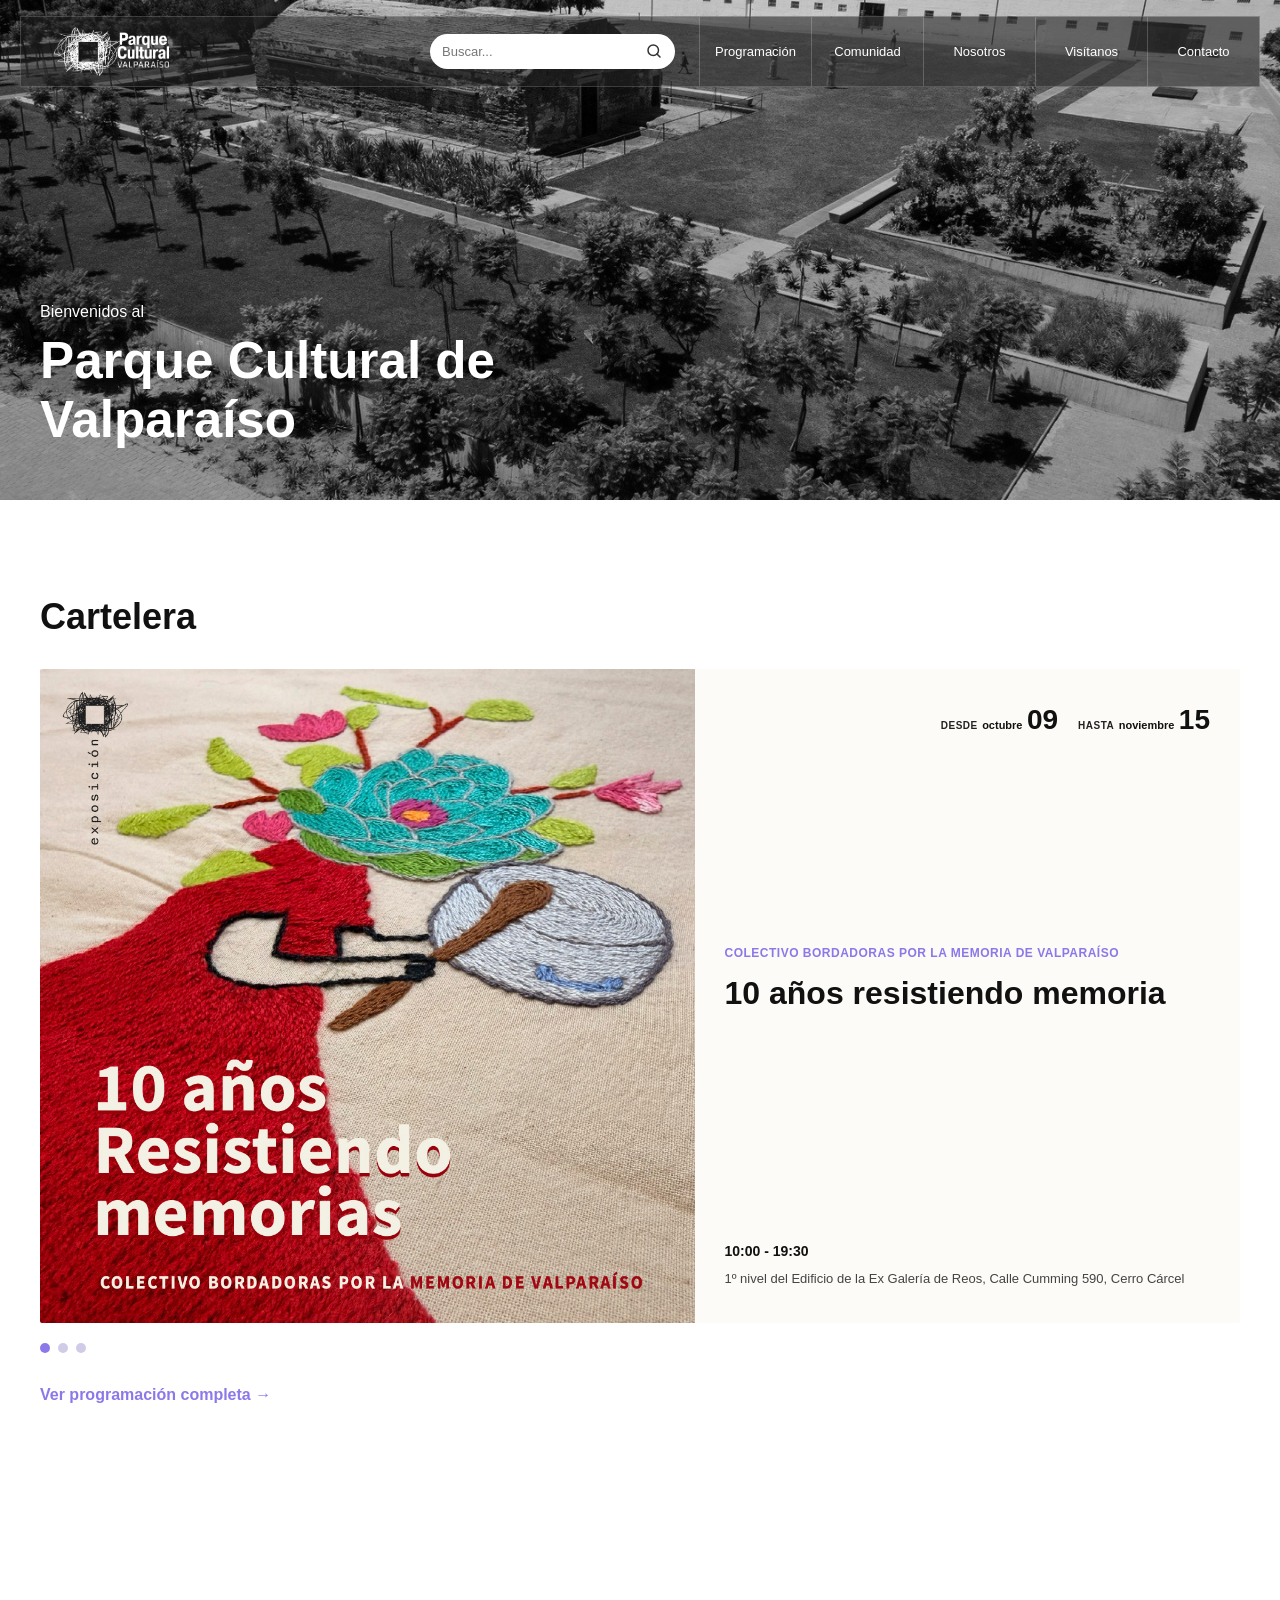
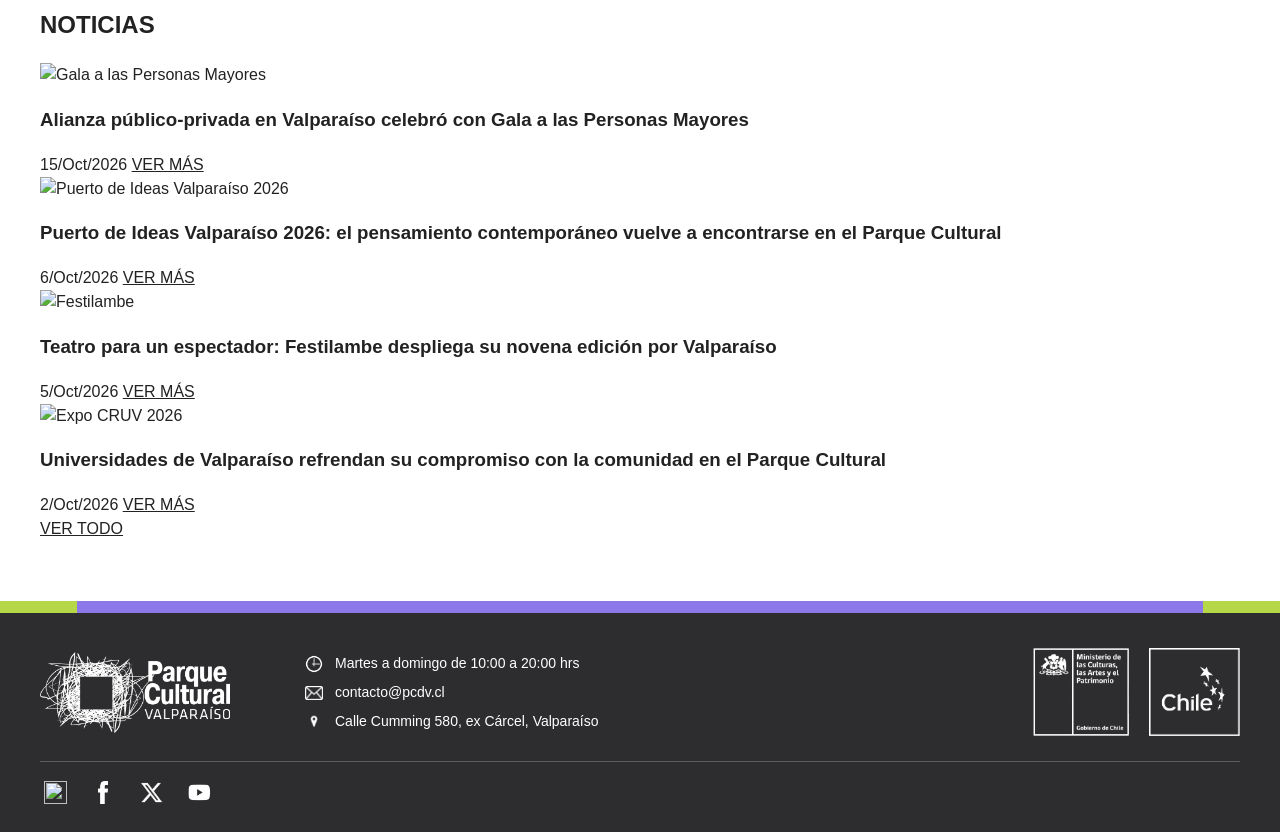
==== index.html @ 2eea777e "Update index.html" ====
<!DOCTYPE html>
<html lang="es">

<head>
    <meta charset="UTF-8">
    <meta name="viewport" content="width=device-width, initial-scale=1.0">

    <meta name="description"
        content="Conoce las actividades, espacios y servicios del Parque Cultural de Valparaíso.">

    <title>Inicio | Parque Cultural de Valparaíso</title>

    <link rel="stylesheet" href="css/estilos.css">
    <script src="js/main.js" defer></script>
</head>

<body>

    <!-- HEADER Y PORTADA -->

    <div class="portada">

        <header class="header">

            <div class="header-contenido">

                <!-- LOGOTIPO -->

                <a href="index.html" class="logo"
                   aria-label="Parque Cultural de Valparaíso, ir al inicio">

                    <img
                        src="assets/imagenes/logo-parque-cultural.png"
                        alt="Parque Cultural de Valparaíso"
                        width="145"
                        height="61"
                    >

                </a>

                <!-- BUSCADOR -->

                <form class="buscador" role="search">

                    <label for="buscar" class="visualmente-oculto">
                        Buscar en el sitio
                    </label>

                    <input
                        type="search"
                        id="buscar"
                        name="q"
                        placeholder="Buscar..."
                    >

                    <button type="submit" aria-label="Buscar">
                        <svg
                            width="18"
                            height="18"
                            viewBox="0 0 24 24"
                            fill="none"
                            stroke="currentColor"
                            stroke-width="2"
                            stroke-linecap="round"
                            aria-hidden="true"
                        >
                            <circle cx="11" cy="11" r="7"></circle>
                            <path d="m20 20-4-4"></path>
                        </svg>
                    </button>

                </form>

                <!-- BOTÓN PARA MÓVILES -->

                <button
                    class="menu-toggle"
                    type="button"
                    aria-label="Abrir menú"
                    aria-expanded="false"
                    aria-controls="menu-principal"
                >
                    <span></span>
                    <span></span>
                    <span></span>
                </button>

                <!-- NAVEGACIÓN -->

                <nav
                    class="navegacion"
                    id="menu-principal"
                    aria-label="Navegación principal"
                >

                    <ul class="menu">

                        <li>
                            <a href="cartelera.html">
                                Programación
                            </a>
                        </li>

                        <li>
                            <a href="comunidad.html">
                                Comunidad
                            </a>
                        </li>

                        <li>
                            <a href="nosotros.html">
                                Nosotros
                            </a>
                        </li>

                        <li>
                            <a href="visita.html">
                                Visítanos
                            </a>
                        </li>

                        <li>
                            <a href="contacto.html">
                                Contacto
                            </a>
                        </li>

                    </ul>

                </nav>

            </div>

        </header>

        <!-- IMAGEN DE PORTADA -->

        <section class="hero" aria-labelledby="titulo-portada">

            <img
                src="assets/imagenes/portada-inicio.jpg"
                alt="Imagen aerea del Parque Cultural de Valparaíso"
                class="hero-imagen"
                width="1600"
                height="900"
            >

            <div class="hero-contenido">

                <p class="hero-etiqueta">Bienvenidos al</p>

                <h1 id="titulo-portada">
                    Parque Cultural de Valparaíso
                </h1>

            </div>

        </section>

    </div>

    <!-- CONTENIDO PRINCIPAL -->

    <main>

      <!-- =====================================
             SECCIÓN: CARTELERA DESTACADA (HOME)
             ===================================== -->
        <!-- =====================================
             SECCIÓN: CARTELERA DESTACADA (HOME)
             ===================================== -->
        <section class="home-cartelera-destacada">

            <div class="contenedor">

                <h2>Cartelera</h2>

                <!-- CONTENEDOR DEL CARRUSEL -->
                <div class="carrusel-contenedor">

                    <!-- DIAPOSITIVA 1 (Activa por defecto) -->
                    <article class="cartelera-banner activa">
                        <div class="cartelera-banner-imagen">
                            <img src="assets/imagenes/10-anos-resistiendo-memoria.jpg" alt="10 años Resistiendo memorias" loading="lazy">
                        </div>
                        <div class="cartelera-banner-info">
                            <div class="cartelera-fechas">
                                <div class="fecha-bloque">
                                    <span class="fecha-etiqueta">DESDE</span>
                                    <span class="fecha-mes">octubre</span>
                                    <span class="fecha-numero">09</span>
                                </div>
                                <div class="fecha-bloque">
                                    <span class="fecha-etiqueta">HASTA</span>
                                    <span class="fecha-mes">noviembre</span>
                                    <span class="fecha-numero">15</span>
                                </div>
                            </div>
                            <div class="cartelera-textos">
                                <span class="cartelera-organizacion">COLECTIVO BORDADORAS POR LA MEMORIA DE VALPARAÍSO</span>
                                <h3 class="cartelera-titulo">10 años resistiendo memoria</h3>
                            </div>
                            <div class="cartelera-datos-extra">
                                <span class="cartelera-horario">10:00 - 19:30</span>
                                <p class="cartelera-ubicacion">1º nivel del Edificio de la Ex Galería de Reos, Calle Cumming 590, Cerro Cárcel</p>
                            </div>
                        </div>
                    </article>

                    <!-- DIAPOSITIVA 2 -->
                    <article class="cartelera-banner">
                        <div class="cartelera-banner-imagen">
                            <img src="assets/imagenes/contar-el-maritorio.jpg" alt="Contar el maritorio" loading="lazy">
                        </div>
                        <div class="cartelera-banner-info">
                            <div class="cartelera-fechas">
                                <div class="fecha-bloque">
                                    <span class="fecha-etiqueta">DESDE</span>
                                    <span class="fecha-mes">octubre</span>
                                    <span class="fecha-numero">03</span>
                                </div>
                                <div class="fecha-bloque">
                                    <span class="fecha-etiqueta">HASTA</span>
                                    <span class="fecha-mes">noviembre</span>
                                    <span class="fecha-numero">08</span>
                                </div>
                            </div>
                            <div class="cartelera-textos">
                                <span class="cartelera-organizacion">VIVIANA SILVA FLORES</span>
                                <h3 class="cartelera-titulo">Contar el mar(itorio)</h3>
                            </div>
                            <div class="cartelera-datos-extra">
                                <span class="cartelera-horario">10:00 - 18:30</span>
                                <p class="cartelera-ubicacion">Sala Laboratorio, Calle Cumming 590, Cerro Cárcel</p>
                            </div>
                        </div>
                    </article>

                    <!-- DIAPOSITIVA 3 -->
                    <article class="cartelera-banner">
                        <div class="cartelera-banner-imagen">
                            <img src="assets/imagenes/donde-esta-valparaiso.jpg" alt="¿Dónde está Valparaíso?" loading="lazy">
                        </div>
                        <div class="cartelera-banner-info">
                            <div class="cartelera-fechas">
                                <div class="fecha-bloque">
                                    <span class="fecha-etiqueta">DESDE</span>
                                    <span class="fecha-mes">octubre</span>
                                    <span class="fecha-numero">10</span>
                                </div>
                                <div class="fecha-bloque">
                                    <span class="fecha-etiqueta">HASTA</span>
                                    <span class="fecha-mes">noviembre</span>
                                    <span class="fecha-numero">06</span>
                                </div>
                            </div>
                            <div class="cartelera-textos">
                                <span class="cartelera-organizacion">FESTIVAL INTERNACIONAL DE FOTOGRAFÍA DE VALPARAÍSO</span>
                                <h3 class="cartelera-titulo">FIFV: ¿Dónde está Valparaíso?</h3>
                            </div>
                            <div class="cartelera-datos-extra">
                                <span class="cartelera-horario">10:00 - 19:00</span>
                                <p class="cartelera-ubicacion">Parque Cultural de Valparaíso, Calle Cumming 590, Cerro Cárcel</p>
                            </div>
                        </div>
                    </article>

                </div>

                <!-- PUNTOS DEL CARRUSEL -->
                <div class="carrusel-indicadores" aria-label="Navegación de diapositivas">
                    <button class="punto activo" aria-label="Ver exposición 1"></button>
                    <button class="punto" aria-label="Ver exposición 2"></button>
                    <button class="punto" aria-label="Ver exposición 3"></button>
                </div>

                <!-- ENLACE A PROGRAMACIÓN COMPLETA -->
                <div class="cartelera-pie">
                    <a href="cartelera.html" class="enlace-ver-programacion">
                        Ver programación completa &rarr;
                    </a>
                </div>

            </div>

        </section>

<!-- =====================================
             SECCIÓN: NOTICIAS
             ===================================== -->
        <section class="home-noticias">

            <div class="contenedor">

                <h2 class="titulo-noticias">NOTICIAS</h2>

                <!-- GRILLA DE 4 NOTICIAS -->
                <div class="noticias-grid">

                    <!-- NOTICIA 1 -->
                    <article class="noticia-card">
                        <div class="noticia-imagen">
                            <img src="assets/imagenes/noticia-1.jpg" alt="Gala a las Personas Mayores" loading="lazy">
                        </div>
                        <div class="noticia-cuerpo">
                            <h3 class="noticia-titulo">Alianza público-privada en Valparaíso celebró con Gala a las Personas Mayores</h3>
                            <span class="noticia-fecha">15/Oct/2026</span>
                            <a href="#" class="btn-ver-mas-noticia">VER MÁS</a>
                        </div>
                    </article>

                    <!-- NOTICIA 2 -->
                    <article class="noticia-card">
                        <div class="noticia-imagen">
                            <img src="assets/imagenes/noticia-2.jpg" alt="Puerto de Ideas Valparaíso 2026" loading="lazy">
                        </div>
                        <div class="noticia-cuerpo">
                            <h3 class="noticia-titulo">Puerto de Ideas Valparaíso 2026: el pensamiento contemporáneo vuelve a encontrarse en el Parque Cultural</h3>
                            <span class="noticia-fecha">6/Oct/2026</span>
                            <a href="#" class="btn-ver-mas-noticia">VER MÁS</a>
                        </div>
                    </article>

                    <!-- NOTICIA 3 -->
                    <article class="noticia-card">
                        <div class="noticia-imagen">
                            <img src="assets/imagenes/noticia-3.jpg" alt="Festilambe" loading="lazy">
                        </div>
                        <div class="noticia-cuerpo">
                            <h3 class="noticia-titulo">Teatro para un espectador: Festilambe despliega su novena edición por Valparaíso</h3>
                            <span class="noticia-fecha">5/Oct/2026</span>
                            <a href="#" class="btn-ver-mas-noticia">VER MÁS</a>
                        </div>
                    </article>

                    <!-- NOTICIA 4 -->
                    <article class="noticia-card">
                        <div class="noticia-imagen">
                            <img src="assets/imagenes/noticia-4.jpg" alt="Expo CRUV 2026" loading="lazy">
                        </div>
                        <div class="noticia-cuerpo">
                            <h3 class="noticia-titulo">Universidades de Valparaíso refrendan su compromiso con la comunidad en el Parque Cultural</h3>
                            <span class="noticia-fecha">2/Oct/2026</span>
                            <a href="#" class="btn-ver-mas-noticia">VER MÁS</a>
                        </div>
                    </article>

                </div>

                <!-- BOTÓN PRINCIPAL VER TODO -->
                <div class="noticias-pie">
                    <a href="#" class="btn-ver-todo-noticias">VER TODO</a>
                </div>

            </div>

        </section>
  
    </main>

  
<!-- =====================================
     FOOTER INSTITUCIONAL
     ===================================== -->

<footer class="footer">

    <!-- 1. Franja decorativa superior -->
    <div class="footer-franja" aria-hidden="true"></div>

    <div class="footer-contenedor">

        <!-- 2. Información principal -->
        <div class="footer-principal">

            <!-- Logo del Parque Cultural -->
            <div class="footer-marca">

                <a href="index.html"
                   aria-label="Volver al inicio del Parque Cultural">

                    <img
                        src="assets/imagenes/logo-parque-cultural.png"
                        alt="Parque Cultural de Valparaíso"
                        width="190"
                        height="80"
                    >

                </a>

            </div>

            <!-- 3. Información de contacto -->
            <div class="footer-informacion">

                <!-- Horario -->
                <div class="footer-dato">

                    <img
                        src="assets/imagenes/icono-horario.png"
                        alt=""
                        class="footer-icono-img"
                        width="18"
                        height="18"
                    >

                    <span>
                        Martes a domingo de 10:00 a 20:00 hrs
                    </span>

                </div>

                <!-- Correo -->
                <div class="footer-dato">

                    <img
                        src="assets/imagenes/icono-correo.png"
                        alt=""
                        class="footer-icono-img"
                        width="18"
                        height="18"
                    >

                    <a href="mailto:contacto@pcdv.cl">
                        contacto@pcdv.cl
                    </a>

                </div>

                <!-- Dirección -->
                <div class="footer-dato">

                    <img
                        src="assets/imagenes/icono-ubicacion.webp"
                        alt=""
                        class="footer-icono-img"
                        width="18"
                        height="18"
                    >

                    <span>
                        Calle Cumming 580, ex Cárcel, Valparaíso
                    </span>

                </div>

            </div>

            <!-- 4. Logotipos institucionales -->
            <div class="footer-instituciones">

                <img
                    src="assets/imagenes/logo-ministerio.png"
                    alt="Ministerio de las Culturas, las Artes y el Patrimonio"
                    class="logo-ministerio"
                >

                <img
                    src="assets/imagenes/logo-chile.png"
                    alt="Chile"
                    class="logo-chile"
                >

            </div>

        </div>

        <!-- 5. Línea divisoria -->
        <hr class="footer-separador">

        <!-- 6. Redes sociales -->
        <nav class="footer-redes" aria-label="Redes sociales">

            <a
                href="https://www.instagram.com/parqueculturaldevalparaiso/"
                aria-label="Instagram del Parque Cultural"
            >
                <img
                    src="assets/imagenes/icono-instagram.webp"
                    alt=""
                    class="footer-red-icono"
                >
            </a>

            <a
                href="https://www.facebook.com/parqueculturaldevalparaiso/"
                aria-label="Facebook del Parque Cultural"
            >
                <img
                    src="assets/imagenes/icono-facebook.png"
                    alt=""
                    class="footer-red-icono"
                >
            </a>

            <a
                href="https://x.com/parquecultural"
                aria-label="X del Parque Cultural"
            >
                <img
                    src="assets/imagenes/icono-x.png"
                    alt=""
                    class="footer-red-icono"
                >
            </a>

            <a
                href="https://www.youtube.com/user/comunicacionesPCdV"
                aria-label="YouTube del Parque Cultural"
            >
                <img
                    src="assets/imagenes/icono-youtube.png"
                    alt=""
                    class="footer-red-icono"
                >
            </a>

        </nav>

    </div>

</footer>
  


</body>
</html>
---- css/estilos.css ----
/* =========================================

   A. CONFIGURACIÓN GENERAL

   ========================================= */

*,

*::before,

*::after {

    box-sizing: border-box;

}

html {

    scroll-behavior: smooth;

}

body {

    margin: 0;

    min-height: 100vh;

    display: flex;

    flex-direction: column;

    font-family: Arial, Helvetica, sans-serif;

    font-size: 16px;

    line-height: 1.5;

    color: #222222;

    background-color: #ffffff;

}

main {

    flex: 1;

}

img {

    display: block;

    max-width: 100%;

    height: auto;

}

button,

input,

textarea {

    font: inherit;

}

button {

    cursor: pointer;

}

a {

    color: inherit;

}

/* Contenedor general de páginas */

.contenedor {

    width: min(100% - 40px, 1200px);

    margin-inline: auto;

    padding-block: 60px;

}

/* Elementos accesibles para lectores */

.visualmente-oculto {

    position: absolute;

    width: 1px;

    height: 1px;

    padding: 0;

    margin: -1px;

    overflow: hidden;

    clip: rect(0, 0, 0, 0);

    white-space: nowrap;

    border: 0;

}

/* =========================================

   B. HEADER Y PORTADA

   ========================================= */

/* 1. Contenedor de portada */

.portada {

    position: relative;

    width: 100%;

    background-color: #292929;

}

/* Fotografía de portada */

.hero {

    position: relative;

    width: 100%;

    height: 500px;

    overflow: hidden;

    background-color: #292929;

}

.hero-imagen {

    position: absolute;

    inset: 0;

    width: 100%;

    height: 100%;

    object-fit: cover;

    object-position: center;

    filter: grayscale(100%);

}

/* Capa oscura sobre la fotografía */

.hero::after {

    content: "";

    position: absolute;

    inset: 0;

    background: linear-gradient(

        to bottom,

        rgba(0, 0, 0, 0.15),

        rgba(0, 0, 0, 0.30)

    );

    pointer-events: none;

}

/* Textos de portada */

.hero-contenido {

    position: absolute;

    z-index: 2;

    bottom: 50px;

    left: max(20px, calc((100% - 1200px) / 2));

    max-width: 700px;

    padding-right: 20px;

    color: #ffffff;

}

.hero-etiqueta {

    margin: 0 0 8px;

    font-size: 16px;

}

.hero h1 {

    margin: 0;

    font-size: clamp(28px, 4vw, 52px);

    line-height: 1.15;

    font-weight: 700;

}

/* 2. Header translúcido */

.header {

    position: absolute;

    top: 16px;

    left: 0;

    z-index: 100;

    width: 100%;

    color: #ffffff;

}

.header-contenido {

    display: flex;

    align-items: stretch;

    width: min(100% - 40px, 1440px);

    min-height: 70px;

    margin-inline: auto;

    background-color: rgba(35, 35, 35, 0.48);

    border: 1px solid rgba(255, 255, 255, 0.16);

}

/* 3. Logotipo del header */

.logo {

    display: flex;

    align-items: center;

    justify-content: center;

    flex-shrink: 0;

    width: 180px;

    padding: 10px 14px;

    text-decoration: none;

}

.logo img {

    width: 115px;

    height: auto;

}

/* 4. Buscador */

.buscador {

    display: flex;

    align-items: center;

    align-self: center;

    width: 100%;

    max-width: 245px;

    min-width: 130px;

    height: 35px;

    margin-left: auto;

    margin-right: 24px;

    background-color: #ffffff;

    border-radius: 30px;

}

.buscador input {

    flex: 1;

    min-width: 0;

    width: 100%;

    padding: 8px 12px;

    font-size: 13px;

    color: #222222;

    background: transparent;

    border: none;

    outline: none;

}

.buscador input::placeholder {

    color: #777777;

}

.buscador button {

    display: flex;

    align-items: center;

    justify-content: center;

    padding: 8px 12px;

    color: #333333;

    background: transparent;

    border: none;

    border-radius: 50%;

}

.buscador:focus-within {

    outline: 2px solid #d4ee56;

    outline-offset: 2px;

}

/* 5. Navegación principal */

.navegacion {

    display: flex;

    align-self: stretch;

}

.menu {

    display: flex;

    align-items: stretch;

    height: 100%;

    margin: 0;

    padding: 0;

    list-style: none;

}

.menu li {

    display: flex;

    align-items: stretch;

}

/* Recuadros semitransparentes */

.menu a {

    display: flex;

    align-items: center;

    justify-content: center;

    min-width: 112px;

    height: 100%;

    padding: 16px 15px;

    color: #ffffff;

    font-size: 13px;

    font-weight: 500;

    text-align: center;

    text-decoration: none;

    white-space: nowrap;

    background-color: rgba(65, 65, 65, 0.30);

    border-left: 1px solid rgba(255, 255, 255, 0.20);

    transition: background-color 0.2s ease;

}

/* Cuando pasamos el mouse */

.menu a:hover {

    background-color: rgba(25, 25, 25, 0.88);

}

/* Categoría activa */

.menu a[aria-current="page"],

.menu a[aria-current="location"] {

    background-color: rgba(25, 25, 25, 0.90);

}

/* 6. Botón de menú móvil */

.menu-toggle {

    display: none;

    flex-direction: column;

    align-items: center;

    justify-content: center;

    gap: 5px;

    width: 55px;

    padding: 12px;

    color: #ffffff;

    background: rgba(40, 40, 40, 0.60);

    border: none;

}

.menu-toggle span {

    display: block;

    width: 24px;

    height: 2px;

    background-color: #ffffff;

    border-radius: 2px;

}

/* =========================================

   C. FOOTER INSTITUCIONAL

   ========================================= */

/* 1. Fondo del footer */

.footer {

    width: 100%;

    padding: 0;

    background-color: #2d2d2f;

    color: #ffffff;

}

/* 2. Franja superior de colores */

.footer-franja {

    width: 100%;

    height: 12px;

    background: linear-gradient(

        to right,

        #b6d747 0%,

        #b6d747 6%,

        #8c78e8 6%,

        #8c78e8 94%,

        #b6d747 94%,

        #b6d747 100%

    );

}

/* 3. Contenedor principal del footer */

.footer-contenedor {

    width: min(100% - 80px, 1250px);

    margin-inline: auto;

    padding: 35px 0 25px;

}

/* 4. Distribución en tres columnas */

.footer-principal {

    display: grid;

    grid-template-columns:

        220px minmax(0, 1fr) auto;

    align-items: center;

    column-gap: 45px;

}

/* 5. Logotipo Parque Cultural */

.footer-marca img {

    width: 190px;

    max-width: 100%;

    height: auto;

}

/* 6. Información institucional */

.footer-informacion {

    display: flex;

    flex-direction: column;

    gap: 9px;

}

.footer-dato {

    display: flex;

    align-items: flex-start;

    gap: 12px;

    font-size: 14px;

    line-height: 1.45;

}

/* Íconos de horario, correo y ubicación */

.footer-icono-img {

    display: block;

    width: 18px;

    height: 18px;

    object-fit: contain;

    flex-shrink: 0;

    margin-top: 2px;

}

.footer-dato a {

    color: #ffffff;

    text-decoration: none;

}

.footer-dato a:hover {

    text-decoration: underline;

}

/* 7. Logotipos institucionales */

.footer-instituciones {

    display: flex;

    align-items: center;

    justify-content: flex-end;

    gap: 20px;

}

/* Logotipos proporcionados */

.footer-instituciones img {

    display: block;

    width: auto;

    height: 88px;

    max-width: 100%;

    object-fit: contain;

}

/* 8. Línea de separación */

.footer-separador {

    width: 100%;

    height: 1px;

    margin: 25px 0 15px;

    background-color: #5d5d60;

    border: none;

}

/* 9. Redes sociales */

.footer-redes {

    display: flex;

    align-items: center;

    flex-wrap: wrap;

    gap: 18px;

}

.footer-redes a {

    display: inline-flex;

    align-items: center;

    justify-content: center;

    width: 30px;

    height: 30px;

    text-decoration: none;

    transition: opacity 0.2s ease;

}

.footer-redes a:hover {

    opacity: 0.65;

}

/* Íconos de redes */

.footer-red-icono {

    display: block;

    width: 23px;

    height: 23px;

    object-fit: contain;

}

/* Ajuste específico del ícono Facebook */

.footer-redes a:nth-child(2) img {

    width: 13px;

    height: 23px;

}

/* 10. Navegación accesible */

.footer a:focus-visible,

.menu a:focus-visible,

.logo:focus-visible,

.menu-toggle:focus-visible,

.buscador button:focus-visible {

    outline: 3px solid #b6d747;

    outline-offset: 3px;

}

/* =========================================

   D. RESPONSIVIDAD

   ========================================= */

/* -----------------------------------------

   1. TABLET Y PANTALLAS MEDIANAS

   Hasta 1150px

   ----------------------------------------- */

@media (max-width: 1150px) {

    /* HEADER */

    .header-contenido {

        min-height: 68px;

    }

    .logo {

        width: 145px;

    }

    .logo img {

        width: 105px;

    }

    .buscador {

        flex: 1;

        max-width: 300px;

        margin-left: auto;

        margin-right: 15px;

    }

    .menu-toggle {

        display: flex;

    }

    /* Menú desplegable */

    .navegacion {

        display: none;

        position: absolute;

        top: 100%;

        left: 20px;

        right: 20px;

        background-color: rgba(35, 35, 35, 0.97);

        box-shadow: 0 8px 20px rgba(0, 0, 0, 0.25);

    }

    .navegacion.abierta {

        display: block;

    }

    .menu {

        flex-direction: column;

        height: auto;

    }

    .menu li {

        display: block;

    }

    .menu a {

        justify-content: flex-start;

        width: 100%;

        min-width: 0;

        height: auto;

        padding: 16px 20px;

        font-size: 16px;

        text-align: left;

        border-left: none;

        border-bottom: 1px solid rgba(255, 255, 255, 0.15);

    }

    /* PORTADA */

    .hero {

        height: 420px;

    }

    .hero-contenido {

        left: 30px;

        bottom: 40px;

    }

    .contenedor {

        padding-block: 45px;

    }

}

/* -----------------------------------------

   2. FOOTER EN TABLET

   Hasta 1000px

   ----------------------------------------- */

@media (max-width: 1000px) {

    .footer-contenedor {

        width: calc(100% - 50px);

    }

    .footer-principal {

        grid-template-columns: 180px minmax(0, 1fr);

        gap: 30px;

    }

    .footer-marca img {

        width: 165px;

    }

    .footer-instituciones {

        grid-column: 1 / -1;

        justify-content: flex-start;

    }

    .footer-instituciones img {

        height: 80px;

    }

}

/* -----------------------------------------

   3. MÓVILES

   Hasta 600px

   ----------------------------------------- */

@media (max-width: 600px) {

    /* HEADER */

    .header {

        top: 10px;

    }

    .header-contenido {

        width: calc(100% - 20px);

        min-height: 60px;

    }

    .logo {

        width: 105px;

        padding: 8px;

    }

    .logo img {

        width: 90px;

    }

    .buscador {

        min-width: 0;

        height: 33px;

        margin-right: 8px;

    }

    .buscador input {

        padding: 7px;

        font-size: 12px;

    }

    .buscador button {

        padding: 7px;

    }

    .menu-toggle {

        width: 45px;

        padding: 10px;

    }

    .menu-toggle span {

        width: 22px;

    }

    .navegacion {

        left: 10px;

        right: 10px;

    }

    /* PORTADA */

    .hero {

        height: 360px;

    }

    .hero-contenido {

        left: 20px;

        right: 20px;

        bottom: 30px;

        padding: 0;

    }

    .hero-etiqueta {

        font-size: 14px;

    }

    .hero h1 {

        font-size: clamp(25px, 7vw, 36px);

    }

    .contenedor {

        width: calc(100% - 30px);

        padding-block: 35px;

    }

    /* FOOTER */

    .footer-franja {

        height: 8px;

    }

    .footer-contenedor {

        width: calc(100% - 40px);

        padding: 30px 0 25px;

    }

    .footer-principal {

        display: flex;

        flex-direction: column;

        align-items: flex-start;

        gap: 28px;

    }

    .footer-marca img {

        width: 170px;

    }

    .footer-informacion {

        gap: 12px;

    }

    .footer-dato {

        font-size: 13px;

    }

    .footer-icono-img {

        width: 17px;

        height: 17px;

    }

    .footer-instituciones {

        gap: 18px;

    }

    .footer-instituciones img {

        height: 73px;

    }

    .footer-separador {

        margin: 25px 0 20px;

    }

    .footer-redes {

        gap: 16px;

    }

    .footer-red-icono {

        width: 22px;

        height: 22px;

    }

}

/* =========================================

   PÁGINA: COMUNIDAD - NUESTRO HACER

   ========================================= */

/* 1. CONTENEDOR GENERAL */

.pagina-comunidad {

    background-color: #ffffff;

    color: #222222;

}

/* 2. INTRODUCCIÓN */

.comunidad-introduccion {

    margin-bottom: 50px;

}

.ruta-pagina {

    margin: 0 0 25px;

    font-size: 13px;

    color: #666666;

}

.comunidad-introduccion h2 {

    margin: 0 0 15px;

    font-size: clamp(26px, 3vw, 36px);

    font-weight: 700;

    line-height: 1.2;

}

.comunidad-introduccion > p:last-child {

    max-width: 650px;

    margin: 0;

    font-size: 15px;

    line-height: 1.6;

}

/* =========================================

   3. TARJETAS DE PROYECTOS

   ========================================= */

.comunidad-proyecto {

    display: grid;

    /* Texto más ancho que imagen */

    grid-template-columns:

        minmax(0, 2fr)

        minmax(0, 1fr);

    gap: 0;

    align-items: stretch;

    width: 100%;

    max-width: 1050px;

    min-height: 290px;

    margin: 0 auto 60px;

}

/* 4. COLUMNA DE TEXTO */

.comunidad-proyecto-texto {

    display: flex;

    flex-direction: column;

    align-items: stretch;

    min-width: 0;

    background-color: #ffffff;

}

/* Franja negra del título */

.comunidad-proyecto h3 {

    display: flex;

    align-items: center;

    width: 100%;

    min-height: 58px;

    margin: 0;

    padding: 14px 20px;

    color: #ffffff;

    background-color: #080808;

    font-size: 19px;

    font-weight: 600;

    line-height: 1.3;

}

/* Descripción de cada iniciativa */

.comunidad-proyecto-texto > p {

    margin: 0;

    padding: 18px 20px 10px;

    font-size: 14px;

    line-height: 1.5;

}

/* =========================================

   5. IMÁGENES DE LAS TARJETAS

   ========================================= */

.comunidad-proyecto-imagen {

    width: 100%;

    min-width: 0;

    display: flex;

    align-items: stretch;

    justify-content: center;

    background-color: #ffffff;

    overflow: hidden;

}

.comunidad-proyecto-imagen img {

    display: block;

    width: 100%;

    height: 100%;

    object-fit: contain;

    object-position: center;

}

/* =========================================

   6. BOTÓN VER MÁS

   ========================================= */

.proyecto-detalle {

    width: 100%;

    /* Empuja el botón al fondo */

    margin-top: auto;

    padding: 12px 20px 18px;

}

.proyecto-detalle summary {

    display: flex;

    align-items: center;

    justify-content: center;

    width: fit-content;

    min-width: 130px;

    min-height: 36px;

    margin-inline: auto;

    padding: 8px 22px;

    color: #ffffff;

    background-color: #b6d747;

    border-radius: 30px;

    font-size: 12px;

    font-weight: 600;

    text-align: center;

    cursor: pointer;

    list-style: none;

    transition: background-color 0.2s ease;

}

/* Ocultar marcador predeterminado */

.proyecto-detalle summary::-webkit-details-marker {

    display: none;

}

/* Efecto al pasar el mouse */

.proyecto-detalle summary:hover {

    background-color: #9fbe35;

}

/* Navegación con teclado */

.proyecto-detalle summary:focus-visible {

    outline: 3px solid #222222;

    outline-offset: 3px;

}

/* 7. CONTENIDO DESPLEGABLE */

.proyecto-detalle[open] p {

    margin: 15px 0 0;

    padding: 15px;

    background-color: #f3f3f3;

    border-left: 3px solid #b6d747;

    font-size: 14px;

    line-height: 1.6;

}

/* =========================================

   RESPONSIVIDAD: COMUNIDAD

   ========================================= */

/* 8. TABLET */

@media (max-width: 900px) {

    .comunidad-proyecto {

        grid-template-columns:

            minmax(0, 1.5fr)

            minmax(0, 1fr);

        min-height: 260px;

        margin-bottom: 45px;

    }

    .comunidad-proyecto h3 {

        min-height: 54px;

        font-size: 17px;

    }

    .comunidad-proyecto-texto > p {

        padding: 15px 16px 8px;

        font-size: 13px;

    }

    .proyecto-detalle {

        padding: 12px 16px 18px;

    }

}

/* =========================================

   COMUNIDAD: TARJETAS EN MÓVIL

   Orden: imagen, título, texto y botón

   ========================================= */

@media (max-width: 600px) {

    .pagina-comunidad .comunidad-proyecto {

        display: grid;

        grid-template-columns: minmax(0, 1fr);

        gap: 0;

    }

    .pagina-comunidad .comunidad-proyecto-texto {

        display: contents;

    }

    /* 1. Fotografía primero */

    .pagina-comunidad .comunidad-proyecto-imagen {

        order: 1;

        width: 100%;

        max-width: none;

        margin: 0;

    }

    .pagina-comunidad .comunidad-proyecto-imagen img {

        width: 100%;

        height: auto;

        aspect-ratio: 1 / 1;

        object-fit: contain;

    }

    /* 2. Título debajo de la imagen */

    .pagina-comunidad .comunidad-proyecto h3 {

        order: 2;

        margin: 0;

    }

    /* 3. Descripción */

    .pagina-comunidad .comunidad-proyecto-texto > p {

        order: 3;

        margin: 0;

        padding: 16px 16px 0;

    }

    /* 4. Botón al final */

    .pagina-comunidad .proyecto-detalle {

        order: 4;

        margin: 0;

        padding: 20px 16px 24px;

    }

}

/* 10. MOVIMIENTO REDUCIDO */

@media (prefers-reduced-motion: reduce) {

    .proyecto-detalle summary {

        transition: none;

    }

}

/* =========================================

   E. ACCESIBILIDAD Y MOVIMIENTO

   ========================================= */

@media (prefers-reduced-motion: reduce) {

    html {

        scroll-behavior: auto;

    }

    .menu a,

    .footer-redes a {

        transition: none;

    }

}

/* =========================================

   NAVEGACIÓN SECUNDARIA COMPARTIDA

   ========================================= */

.submenu-paginas {

    display: flex;

    align-items: center;

    flex-wrap: wrap;

    gap: 30px;

    width: min(100% - 40px, 1200px);

    margin-inline: auto;

    padding-top: 30px;

}

.submenu-paginas a {

    display: inline-block;

    padding: 8px 0 12px;

    color: #444444;

    font-size: 14px;

    text-decoration: none;

    border-bottom: 2px solid transparent;

    transition: border-color 0.2s ease;

}

.submenu-paginas a:hover,

.submenu-paginas a[aria-current="page"] {

    border-bottom-color: #8c78e8;

}

.submenu-paginas a:focus-visible {

    outline: 3px solid #8c78e8;

    outline-offset: 4px;

}

@media (max-width: 600px) {

    .submenu-paginas {

        width: calc(100% - 30px);

        gap: 18px;

        padding-top: 20px;

    }

    .submenu-paginas a {

        font-size: 13px;

        padding-bottom: 10px;

    }

}

/* =========================================

   PÁGINA: PATRIMONIO

   ========================================= */

/* 1. CONFIGURACIÓN GENERAL */

.pagina-patrimonio {

    width: 100%;

    background-color: #ffffff;

    color: #222222;

}

/* 2. NAVEGACIÓN INTERNA */

.patrimonio-submenu {

    display: flex;

    align-items: center;

    flex-wrap: wrap;

    gap: 30px;

    width: min(100% - 40px, 1200px);

    margin-inline: auto;

    padding-top: 30px;

}

.patrimonio-submenu a {

    padding: 8px 0;

    color: #444444;

    font-size: 14px;

    text-decoration: none;

    border-bottom: 2px solid transparent;

}

.patrimonio-submenu a:hover,

.patrimonio-submenu-activo {

    border-bottom-color: #8c78e8 !important;

}

.patrimonio-submenu a:focus-visible {

    outline: 3px solid #8c78e8;

    outline-offset: 4px;

}

/* 3. INTRODUCCIÓN */

.patrimonio-introduccion {

    padding-top: 45px;

    padding-bottom: 65px;

}

.patrimonio-introduccion h1 {

    margin: 0 0 25px;

    font-size: clamp(28px, 3vw, 38px);

    line-height: 1.2;

}

.patrimonio-introduccion p {

    max-width: 850px;

    margin: 0 0 18px;

    font-size: 15px;

    line-height: 1.7;

}

/* 4. SECCIONES PATRIMONIALES */

.patrimonio-seccion {

    margin-bottom: 80px;

    scroll-margin-top: 25px;

}

.patrimonio-seccion > .contenedor {

    padding-top: 20px;

    padding-bottom: 25px;

}

.patrimonio-seccion h2 {

    margin: 0;

    font-size: clamp(24px, 2.5vw, 32px);

    line-height: 1.25;

}

/* =========================================

   5. TARJETAS HORIZONTALES

   ========================================= */

.patrimonio-tarjeta {

    display: grid;

    grid-template-columns:

        minmax(0, 1fr)

        minmax(0, 1fr);

    gap: 0;

    align-items: stretch;

    width: 100%;

    min-height: 350px;

}

/* 6. COLUMNA DE IMAGEN */

.patrimonio-tarjeta-imagen {

    min-width: 0;

    min-height: 350px;

    overflow: hidden;

}

.patrimonio-tarjeta-imagen img {

    display: block;

    width: 100%;

    height: 100%;

    min-height: 350px;

    object-fit: cover;

    object-position: center;

}

/* 7. COLUMNA DE TEXTO */

.patrimonio-tarjeta-texto {

    display: flex;

    flex-direction: column;

    align-items: flex-start;

    justify-content: center;

    min-width: 0;

    padding: clamp(25px, 4vw, 65px);

    color: #ffffff;

    background-color: #111111;

}

.patrimonio-tarjeta-texto h3 {

    margin: 0 0 20px;

    font-size: clamp(20px, 2vw, 26px);

    font-weight: 600;

    line-height: 1.3;

}

.patrimonio-tarjeta-texto > p {

    max-width: 500px;

    margin: 0 0 25px;

    font-size: 15px;

    line-height: 1.65;

}

/* =========================================

   8. TARJETA INVERTIDA

   ========================================= */

/* Ex Cárcel: texto izquierda, imagen derecha */

.patrimonio-invertida

.patrimonio-tarjeta-texto {

    grid-column: 1;

    grid-row: 1;

}

.patrimonio-invertida

.patrimonio-tarjeta-imagen {

    grid-column: 2;

    grid-row: 1;

}

/* =========================================

   9. BOTÓN CONOCE SU HISTORIA

   ========================================= */

.patrimonio-detalle {

    width: 100%;

    max-width: 500px;

}

.patrimonio-detalle summary {

    display: flex;

    align-items: center;

    justify-content: center;

    width: fit-content;

    min-width: 145px;

    min-height: 38px;

    padding: 9px 22px;

    color: #222222;

    background-color: #b6d747;

    border-radius: 30px;

    font-size: 13px;

    font-weight: 600;

    text-align: center;

    cursor: pointer;

    list-style: none;

    transition: background-color 0.2s ease;

}

.patrimonio-detalle summary::-webkit-details-marker {

    display: none;

}

.patrimonio-detalle summary:hover {

    background-color: #9fbe35;

}

.patrimonio-detalle summary:focus-visible {

    outline: 3px solid #ffffff;

    outline-offset: 4px;

}

.patrimonio-detalle[open] p {

    margin: 20px 0 0;

    padding: 15px;

    color: #ffffff;

    background-color: #292929;

    border-left: 3px solid #b6d747;

    font-size: 14px;

    line-height: 1.6;

}

/* =========================================

   10. RESPONSIVIDAD TABLET

   ========================================= */

@media (max-width: 900px) {

    .patrimonio-tarjeta {

        min-height: 300px;

    }

    .patrimonio-tarjeta-imagen,

    .patrimonio-tarjeta-imagen img {

        min-height: 300px;

    }

    .patrimonio-tarjeta-texto {

        padding: 25px;

    }

    .patrimonio-tarjeta-texto > p {

        font-size: 14px;

    }

    .patrimonio-seccion {

        margin-bottom: 55px;

    }

}

/* =========================================

   11. RESPONSIVIDAD MÓVIL

   ========================================= */

@media (max-width: 600px) {

    /* Navegación secundaria */

    .patrimonio-submenu {

        width: calc(100% - 30px);

        gap: 14px;

        padding-top: 20px;

    }

    .patrimonio-submenu a {

        font-size: 12px;

    }

    /* Introducción */

    .patrimonio-introduccion {

        padding-top: 35px;

        padding-bottom: 45px;

    }

    .patrimonio-introduccion p {

        font-size: 14px;

    }

    /* Secciones */

    .patrimonio-seccion {

        margin-bottom: 45px;

    }

    .patrimonio-seccion > .contenedor {

        padding-top: 15px;

        padding-bottom: 20px;

    }

    /* Tarjetas verticales */

    .patrimonio-tarjeta {

        display: flex;

        flex-direction: column;

        min-height: 0;

    }

    /* Fotografía primero */

    .patrimonio-tarjeta-imagen {

        width: 100%;

        min-height: 0;

        height: 240px;

        order: 1;

    }

    .patrimonio-tarjeta-imagen img {

        width: 100%;

        height: 100%;

        min-height: 0;

        object-fit: cover;

    }

    /* Texto después */

    .patrimonio-tarjeta-texto {

        width: 100%;

        min-height: 260px;

        padding: 30px 22px;

        order: 2;

    }

    .patrimonio-tarjeta-texto h3 {

        font-size: 21px;

    }

    .patrimonio-tarjeta-texto > p {

        font-size: 14px;

    }

    .patrimonio-detalle summary {

        min-height: 44px;

    }

}

/* =========================================

   12. MOVIMIENTO REDUCIDO

   ========================================= */

@media (prefers-reduced-motion: reduce) {

    .patrimonio-detalle summary {

        transition: none;

    }

}

/* ==========================================================================

   PÁGINA: NOSOTROS (HISTORIA, MISIÓN, VALORES Y TRANSPARENCIA)

   ========================================================================== */

/* 1. SECCIÓN: QUIÉNES SOMOS */

.pagina-nosotros .history-grid {

  display: grid;

  grid-template-columns: 1fr 340px;

  gap: 40px;

  margin-bottom: 50px;

}

.pagina-nosotros .history-text h2 {

  font-size: clamp(24px, 2.5vw, 32px);

  font-weight: 800;

  margin-bottom: 16px;

  color: #222222;

}

.pagina-nosotros .history-text p {

  font-size: 0.95rem;

  margin-bottom: 14px;

  line-height: 1.6;

  color: #222222;

}

.pagina-nosotros .history-image img {

  width: 100%;

  height: auto;

  object-fit: cover;

  border-radius: 4px;

}

/* 2. MISIÓN Y VISIÓN */

.pagina-nosotros .mission-vision-grid {

  display: grid;

  grid-template-columns: 1fr 1fr;

  gap: 40px;

  margin-bottom: 50px;

}

.pagina-nosotros .mv-block h2 {

  font-size: 1.6rem;

  font-weight: 800;

  padding-bottom: 8px;

  border-bottom: 3px solid #8c78e8; /* Color corporativo */

  margin-bottom: 16px;

  color: #222222;

}

.pagina-nosotros .mv-block p {

  font-size: 0.95rem;

  line-height: 1.6;

}

/* 3. NUESTROS VALORES */

.pagina-nosotros .values-section {

  margin-bottom: 50px;

}

.pagina-nosotros .values-section h2 {

  font-size: 1.6rem;

  font-weight: 800;

  margin-bottom: 20px;

  color: #222222;

}

.pagina-nosotros .values-grid {

  display: grid;

  grid-template-columns: 1fr 1fr;

  gap: 30px;

}

.pagina-nosotros .values-grid ul {

  list-style-type: disc;

  padding-left: 20px;

}

.pagina-nosotros .values-grid li {

  font-size: 0.9rem;

  margin-bottom: 12px;

  line-height: 1.5;

}

/* 4. COMPONENTE: DESPLEGABLES / ACORDEONES */

.pagina-nosotros .accordion-group {

  display: flex;

  flex-direction: column;

  gap: 15px;

  margin-top: 20px;

  margin-bottom: 50px;

}

.pagina-nosotros .accordion-item {

  background-color: #f3f3f3;

  border-radius: 8px;

  overflow: hidden;

  border: 1px solid #e0e0e0;

}

.pagina-nosotros .accordion-header {

  padding: 16px 20px;

  font-weight: 700;

  font-size: 1rem;

  cursor: pointer;

  list-style: none;

  display: flex;

  align-items: center;

  user-select: none;

  background-color: #f8f8f8;

  color: #222222;

  transition: background-color 0.2s ease;

}

.pagina-nosotros .accordion-header:hover {

  background-color: #ececec;

}

.pagina-nosotros .accordion-header::-webkit-details-marker {

  display: none;

}

.pagina-nosotros .accordion-header::before {

  content: "▼";

  font-size: 0.8rem;

  margin-right: 15px;

  color: #8c78e8;

  transition: transform 0.2s ease;

}

.pagina-nosotros .accordion-item[open] .accordion-header::before {

  transform: rotate(180deg);

}

.pagina-nosotros .accordion-content {

  padding: 20px;

  background-color: #ffffff;

  border-top: 1px solid #e0e0e0;

}

/* 5. SECCIÓN: TRANSPARENCIA Y TARJETAS DE DESCARGA */

.pagina-nosotros .transparency-header {

  margin-bottom: 30px;

}

.pagina-nosotros .transparency-header h2 {

  font-size: 1.8rem;

  font-weight: 800;

  margin-bottom: 6px;

  color: #222222;

}

.pagina-nosotros .transparency-header p {

  font-size: 0.95rem;

  color: #555555;

}

/* Grid de Botones/Tarjetas de Descarga (Púrpura Corporativo) */

.pagina-nosotros .downloads-grid {

  display: grid;

  grid-template-columns: repeat(auto-fill, minmax(110px, 1fr));

  gap: 15px;

  padding: 10px 0;

}

.pagina-nosotros .download-card {

  background-color: #8c78e8;

  color: #ffffff;

  text-decoration: none;

  aspect-ratio: 1 / 1;

  border-radius: 10px;

  display: flex;

  flex-direction: column;

  align-items: center;

  justify-content: center;

  padding: 10px;

  text-align: center;

  transition: background-color 0.2s ease, transform 0.1s ease;

}

.pagina-nosotros .download-card:hover {

  background-color: #7261cc;

  transform: translateY(-3px);

}

.pagina-nosotros .download-card .icon {

  font-size: 1.8rem;

  font-weight: bold;

  margin-bottom: 4px;

}

.pagina-nosotros .download-card .label {

  font-size: 0.72rem;

  font-weight: 700;

  letter-spacing: 0.5px;

}

/* 6. RESPONSIVIDAD PARA MÓVILES Y TABLETS */

@media (max-width: 900px) {

  .pagina-nosotros .history-grid {

    grid-template-columns: 1fr;

  }

  .pagina-nosotros .history-image {

    order: -1; /* Muestra la foto primero en teléfonos */

  }

  .pagina-nosotros .mission-vision-grid,

  .pagina-nosotros .values-grid {

    grid-template-columns: 1fr;

  }

  .pagina-nosotros .downloads-grid {

    grid-template-columns: repeat(auto-fill, minmax(95px, 1fr));

  }

}

/* ==========================================================================

   PÁGINA: PROGRAMACIÓN / CARTELERA

   ========================================================================== */

.pagina-programacion {

  background-color: #ffffff;

  padding-bottom: 60px;

}

.programacion-encabezado {

  margin-bottom: 30px;

}

.programacion-encabezado h2 {

  font-size: clamp(28px, 3.5vw, 42px);

  font-weight: 800;

  margin-bottom: 25px;

  color: #222222;

}

/* 1. Barra de Herramientas y Buscador */

.agenda-barra-herramientas {

  display: flex;

  flex-direction: column;

  gap: 20px;

  margin-bottom: 40px;

}

.buscador-agenda {

  display: flex;

  gap: 15px;

  max-width: 750px;

  width: 100%;

}

.buscador-agenda input {

  flex: 1;

  padding: 12px 20px;

  border: 1px solid #cccccc;

  border-radius: 30px;

  font-size: 14px;

  outline: none;

}

.buscador-agenda input:focus {

  border-color: #8c78e8;

}

.btn-buscar-agenda {

  padding: 12px 24px;

  background-color: #008069; /* Verde estilo Baburizza / PCDV */

  color: #ffffff;

  border: none;

  border-radius: 30px;

  font-size: 12px;

  font-weight: 700;

  letter-spacing: 0.5px;

  cursor: pointer;

  transition: background-color 0.2s ease;

}

.btn-buscar-agenda:hover {

  background-color: #00604f;

}

/* 2. Navegación de Fechas y Botón Próximos */

.agenda-navegacion-fechas {

  display: flex;

  align-items: center;

  gap: 12px;

  position: relative;

}

.btn-flecha-fecha {

  width: 32px;

  height: 32px;

  border-radius: 50%;

  border: 1px solid #e0e0e0;

  background-color: #f5f5f5;

  color: #333333;

  font-size: 14px;

  display: flex;

  align-items: center;

  justify-content: center;

  cursor: pointer;

}

.btn-flecha-fecha:hover {

  background-color: #008069;

  color: #ffffff;

  border-color: #008069;

}

.btn-hoy {

  background: transparent;

  border: none;

  font-size: 14px;

  color: #666666;

  cursor: pointer;

  padding: 0 8px;

}

.btn-hoy:hover {

  color: #000000;

  text-decoration: underline;

}

/* Selector Flotante (Desplegable) */

.selector-calendario-wrapper {

  position: relative;

}

.btn-proximos {

  font-size: 22px;

  font-weight: 700;

  color: #111111;

  cursor: pointer;

  list-style: none;

  display: flex;

  align-items: center;

  gap: 6px;

}

.btn-proximos::-webkit-details-marker {

  display: none;

}

/* Popover del Calendario (Ventana Negra Flotante) */

.calendario-popover {

  position: absolute;

  top: 110%;

  left: 0;

  z-index: 100;

  width: 280px;

  padding: 16px;

  background-color: #1a1a1a;

  color: #ffffff;

  border-radius: 6px;

  box-shadow: 0 10px 25px rgba(0,0,0,0.3);

}

.cal-cabecera {

  display: flex;

  justify-content: space-between;

  align-items: center;

  font-size: 14px;

  font-weight: 600;

  margin-bottom: 15px;

}

.cal-nav {

  background: transparent;

  border: none;

  color: #ffffff;

  font-size: 16px;

  cursor: pointer;

}

.cal-dias-semana, .cal-matriz-dias {

  display: grid;

  grid-template-columns: repeat(7, 1fr);

  text-align: center;

  gap: 6px;

  font-size: 12px;

}

.cal-dias-semana {

  font-weight: bold;

  color: #888888;

  margin-bottom: 8px;

}

.cal-matriz-dias span {

  padding: 6px 0;

  cursor: pointer;

  border-radius: 4px;

}

.cal-matriz-dias span:hover {

  background-color: #333333;

}

.cal-matriz-dias span.fuera {

  color: #444444;

}

.cal-matriz-dias span.dia-actual {

  background-color: #3b82f6; /* Azul destacado del día seleccionado */

  color: #ffffff;

  font-weight: bold;

}

/* 3. Estructura de Tarjetas de Eventos */

.mes-titulo {

  font-size: 16px;

  font-weight: 600;

  color: #666666;

  margin-bottom: 25px;

  border-bottom: 1px solid #e0e0e0;

  padding-bottom: 8px;

}

.lista-eventos {

  display: flex;

  flex-direction: column;

  gap: 40px;

  margin-bottom: 50px;

}

.tarjeta-evento {

  display: grid;

  grid-template-columns: 80px 1fr;

  gap: 20px;

}

.evento-fecha {

  display: flex;

  flex-direction: column;

  align-items: center;

  justify-content: flex-start;

  padding-top: 10px;

}

.dia-nombre {

  font-size: 14px;

  font-weight: 600;

  color: #444444;

}

.dia-numero {

  font-size: 38px;

  font-weight: 800;

  line-height: 1;

  color: #111111;

}

.evento-cuerpo {

  display: flex;

  flex-direction: column;

}

.evento-horario-rango {

  font-size: 13px;

  font-weight: 600;

  color: #8c78e8;

  margin-bottom: 6px;

}

.evento-banner-titulo {

  background-color: #1a1a1a;

  color: #ffffff;

  padding: 12px 20px;

  margin-bottom: 20px;

}

.evento-categoria {

  display: block;

  font-size: 11px;

  font-weight: 700;

  letter-spacing: 1px;

  color: #cccccc;

  margin-bottom: 2px;

}

.evento-titulo {

  font-size: 20px;

  font-weight: 700;

  margin: 0;

  font-style: italic;

}

.evento-detalles-grid {

  display: grid;

  grid-template-columns: 1fr 280px;

  gap: 30px;

}

.evento-descripcion p {

  font-size: 14px;

  line-height: 1.6;

  color: #333333;

  margin-bottom: 15px;

}

/* Botón Ver Más Verde */

.boton-ver-mas {

  display: inline-block;

  padding: 8px 24px;

  background-color: #b6d747;

  color: #222222;

  font-size: 12px;

  font-weight: 700;

  border-radius: 30px;

  cursor: pointer;

  list-style: none;

  margin-top: 10px;

}

.boton-ver-mas::-webkit-details-marker {

  display: none;

}

.evento-desplegable[open] .boton-ver-mas {

  background-color: #9fbe35;

}

.desplegable-contenido {

  margin-top: 15px;

  padding: 12px;

  background-color: #f9f9f9;

  border-left: 3px solid #b6d747;

}

.evento-lateral {

  display: flex;

  flex-direction: column;

  gap: 15px;

}

.evento-imagen {

  width: 100%;

  aspect-ratio: 1 / 1;

  object-fit: cover;

  object-position: center;

  border-radius: 4px;

}

.evento-ubicacion {

  font-size: 12px;

  line-height: 1.4;

  color: #444444;

}

.evento-ubicacion strong {

  color: #111111;

}

/* Paginación Inferior */

.eventos-paginacion {

  display: flex;

  justify-content: space-between;

  padding-top: 20px;

  border-top: 2px solid #8c78e8;

}

.paginacion-enlace {

  font-size: 15px;

  font-weight: 700;

  color: #111111;

  text-decoration: none;

}

.paginacion-enlace:hover {

  text-decoration: underline;

  color: #8c78e8;

}

/* Responsividad para móviles */

@media (max-width: 768px) {

  .tarjeta-evento {

    grid-template-columns: 1fr;

  }

  .evento-fecha {

    flex-direction: row;

    gap: 10px;

    align-items: baseline;

  }

  .evento-detalles-grid {

    grid-template-columns: 1fr;

  }

  .buscador-agenda {

    flex-direction: column;

  }

}

/* =========================================

   PÁGINA: CONTACTO

   ========================================= */

.pagina-contacto {

    background-color: #ffffff;

    color: #222222;

}

.contacto-seccion {

    margin-bottom: 75px;

    scroll-margin-top: 25px;

}

.contacto-seccion h2 {

    margin: 0 0 15px;

    font-size: clamp(24px, 3vw, 32px);

}

.contacto-seccion > p {

    margin: 0 0 30px;

    font-size: 14px;

    line-height: 1.6;

}

/* =========================================

   1. TARJETAS DE REDES SOCIALES

   ========================================= */

.contacto-redes-grid {

    display: grid;

    grid-template-columns: repeat(4, minmax(0, 1fr));

    gap: 20px;

}

.contacto-red-card {

    display: flex;

    flex-direction: column;

    align-items: center;

    gap: 14px;

    min-width: 0;

    padding: 22px 15px;

    background-color: #ffffff;

    border: 1px solid #dddddd;

    border-radius: 5px;

}

.contacto-red-icono {

    display: block;

    width: 28px;

    height: 28px;

    object-fit: contain;

    filter: brightness(0);

}

.contacto-red-card h3 {

    margin: 0;

    font-size: 14px;

    font-weight: 600;

}

.contacto-red-card a {

    display: flex;

    align-items: center;

    justify-content: center;

    width: 100%;

    min-height: 38px;

    margin-top: auto;

    padding: 9px 12px;

    color: #ffffff;

    background-color: #8c78e8;

    border-radius: 4px;

    font-size: 13px;

    font-weight: 500;

    text-align: center;

    text-decoration: none;

}

.contacto-red-card a:hover {

    background-color: #705bc7;

}

.contacto-red-card a:focus-visible {

    outline: 3px solid #222222;

    outline-offset: 3px;

}

/* =========================================

   2. INFORMACIÓN DE CONTACTO

   ========================================= */

.contacto-correo {

    display: inline-block;

    margin-bottom: 18px;

    font-size: 15px;

    font-weight: 600;

    color: #222222;

}

/* =========================================

   3. FORMULARIO

   ========================================= */

.contacto-formulario {

    display: flex;

    flex-direction: column;

    width: 100%;

    max-width: 650px;

    margin-top: 30px;

}

.contacto-campo {

    display: flex;

    flex-direction: column;

    gap: 8px;

    width: 100%;

    margin-bottom: 20px;

}

.contacto-campo label {

    font-size: 14px;

    font-weight: 500;

}

.contacto-campo input,

.contacto-campo textarea {

    display: block;

    width: 100%;

    padding: 13px 15px;

    color: #222222;

    background-color: #f1f1f1;

    border: 1px solid #dddddd;

    border-radius: 4px;

    font-size: 14px;

}

.contacto-campo textarea {

    min-height: 160px;

    resize: vertical;

}

.contacto-campo input:focus,

.contacto-campo textarea:focus {

    outline: 2px solid #8c78e8;

    outline-offset: 2px;

}

/* =========================================

   4. BOTÓN ENVIAR

   ========================================= */

.contacto-enviar {

    display: flex;

    align-items: center;

    justify-content: center;

    width: 100%;

    min-height: 46px;

    padding: 12px 25px;

    color: #222222;

    background-color: #b6d747;

    border: none;

    border-radius: 30px;

    font-size: 14px;

    font-weight: 600;

    cursor: pointer;

}

.contacto-enviar:hover {

    background-color: #9fbe35;

}

.contacto-enviar:focus-visible {

    outline: 3px solid #222222;

    outline-offset: 3px;

}

/* =========================================

   5. RESPONSIVIDAD

   ========================================= */

/* Tablet */

@media (max-width: 900px) {

    .contacto-redes-grid {

        grid-template-columns: repeat(2, minmax(0, 1fr));

    }

}

/* Móvil */

@media (max-width: 600px) {

    .contacto-seccion {

        margin-bottom: 55px;

    }

    .contacto-redes-grid {

        gap: 12px;

    }

    .contacto-red-card {

        padding: 18px 10px;

    }

    .contacto-red-icono {

        width: 25px;

        height: 25px;

    }

    .contacto-formulario {

        max-width: 100%;

    }

    .contacto-campo input,

    .contacto-campo textarea {

        font-size: 16px;

    }

}

/* ==========================================================================

   CARRUSEL CARTELERA DESTACADA (HOME)

   ========================================================================== */

.home-cartelera-destacada {

  margin-bottom: 60px;

}

.home-cartelera-destacada h2 {

  font-size: clamp(26px, 3.5vw, 36px);

  font-weight: 800;

  color: #111111;

  margin-bottom: 25px;

}

/* Oculta las tarjetas por defecto */

.cartelera-banner {

  display: none;

  grid-template-columns: minmax(0, 1.2fr) minmax(0, 1fr);

  background-color: #fcfbf7;

  border-radius: 2px;

  overflow: hidden;

}

/* Muestra únicamente la tarjeta activa */

.cartelera-banner.activa {

  display: grid;

}

.cartelera-banner-imagen {

  width: 100%;

  aspect-ratio: 1 / 1;

}

.cartelera-banner-imagen img {

  width: 100%;

  height: 100%;

  object-fit: cover;

  object-position: center;

  display: block;

}

.cartelera-banner-info {

  display: flex;

  flex-direction: column;

  justify-content: space-between;

  padding: 35px 30px;

}

.cartelera-fechas {

  display: flex;

  justify-content: flex-end;

  gap: 20px;

}

.cartelera-fechas .fecha-bloque {

  text-align: center;

  line-height: 1.15;

}

.cartelera-fechas .fecha-etiqueta {

  font-size: 10px;

  font-weight: 700;

  color: #222222;

  letter-spacing: 0.5px;

}

.cartelera-fechas .fecha-mes {

  font-size: 11px;

  font-weight: 800;

  color: #111111;

  margin-top: 2px;

}

.cartelera-fechas .fecha-numero {

  font-size: 28px;

  font-weight: 900;

  color: #111111;

}

.cartelera-organizacion {

  display: block;

  font-size: 12px;

  font-weight: 700;

  color: #8c78e8;

  letter-spacing: 0.5px;

  text-transform: uppercase;

  margin-bottom: 12px;

}

.cartelera-titulo {

  font-size: clamp(22px, 2.5vw, 32px);

  font-weight: 800;

  color: #111111;

  line-height: 1.2;

  margin: 0;

}

.cartelera-datos-extra {

  display: flex;

  flex-direction: column;

  gap: 8px;

  padding-top: 20px;

}

.cartelera-horario {

  font-size: 14px;

  font-weight: 800;

  color: #111111;

}

.cartelera-ubicacion {

  font-size: 13px;

  line-height: 1.4;

  color: #444444;

  margin: 0;

}

/* Indicadores de puntos */

.carrusel-indicadores {

  display: flex;

  gap: 8px;

  margin-top: 20px;

  margin-bottom: 25px;

}

.carrusel-indicadores .punto {

  width: 10px;

  height: 10px;

  border-radius: 50%;

  background-color: #d1cbe8;

  border: none;

  cursor: pointer;

  padding: 0;

  transition: background-color 0.2s ease;

}

.carrusel-indicadores .punto.activo {

  background-color: #8c78e8;

}

.cartelera-pie {

  padding-top: 5px;

}

@media (max-width: 850px) {

  .cartelera-banner {

    grid-template-columns: 1fr;

  }

.cartelera-banner-imagen {

  width: 100%;

  height: 380px; /* Le da una altura fija controlada */

  overflow: hidden;

}

.cartelera-banner-imagen img {

  width: 100%;

  height: 100%;

  object-fit: cover;

  object-position: center;

  display: block;

}

  .cartelera-banner-info {

    gap: 25px;

    padding: 25px 20px;

  }

}

.enlace-ver-programacion {

  color: #8c78e8 !important; /* Fuerza el color morado corporativo */

  font-size: 16px;

  font-weight: 700;

  text-decoration: none;

  transition: opacity 0.2s ease;

}

.enlace-ver-programacion:hover {

  opacity: 0.8;

  text-decoration: underline;

}

/* =========================================

   PÁGINA: GALERÍA

   ========================================= */

/* 1. CONTENEDOR GENERAL */

.pagina-galeria {

    width: 100%;

    background-color: #ffffff;

    color: #222222;

}

/* 2. SECCIÓN GALERÍA */

.galeria-seccion {

    width: 100%;

}

.galeria-seccion > h1 {

    margin: 0 0 35px;

    font-size: clamp(26px, 3vw, 36px);

    font-weight: 700;

    line-height: 1.2;

}

/* =========================================

   3. CUADRÍCULA DE FOTOGRAFÍAS

   ========================================= */

.galeria-grid {

    display: grid;

    /* Dos columnas de igual ancho */

    grid-template-columns: repeat(2, minmax(0, 1fr));

    /* Separación horizontal y vertical */

    column-gap: 45px;

    row-gap: 55px;

    width: 100%;

    max-width: 1100px;

    margin-inline: auto;

}

/* =========================================

   4. TARJETAS DE GALERÍA

   ========================================= */

.galeria-tarjeta {

    display: flex;

    flex-direction: column;

    width: 100%;

    min-width: 0;

    margin: 0;

    padding: 0;

    overflow: hidden;

    background-color: #111111;

}

/* 5. FRANJA NEGRA DEL TÍTULO */

.galeria-tarjeta h2 {

    display: flex;

    align-items: center;

    width: 100%;

    min-height: 55px;

    margin: 0;

    padding: 15px 20px;

    background-color: #111111;

    color: #ffffff;

    font-size: 17px;

    font-weight: 600;

    line-height: 1.3;

}

/* =========================================

   6. IMÁGENES

   ========================================= */

.galeria-tarjeta img {

    display: block;

    width: 100%;

    height: auto;

    /* Mantiene las tarjetas proporcionadas */

    aspect-ratio: 3 / 2;

    /* Ocupa todo el espacio disponible */

    object-fit: cover;

    object-position: center;

}

/* =========================================

   7. RESPONSIVIDAD TABLET

   ========================================= */

@media (max-width: 900px) {

    .galeria-grid {

        column-gap: 25px;

        row-gap: 35px;

    }

    .galeria-tarjeta h2 {

        min-height: 50px;

        padding: 12px 15px;

        font-size: 15px;

    }

}

/* =========================================

   8. RESPONSIVIDAD MÓVIL

   ========================================= */

@media (max-width: 600px) {

    .galeria-seccion > h1 {

        margin-bottom: 25px;

        font-size: 26px;

    }

    /* Una sola columna */

    .galeria-grid {

        grid-template-columns: minmax(0, 1fr);

        column-gap: 0;

        row-gap: 30px;

    }

    .galeria-tarjeta {

        width: 100%;

    }

    .galeria-tarjeta h2 {

        min-height: 50px;

        padding: 13px 16px;

        font-size: 16px;

    }

    .galeria-tarjeta img {

        width: 100%;

        height: auto;

        aspect-ratio: 3 / 2;

        object-fit: cover;

    }

}

/* =========================================

   EFECTO HOVER: TARJETAS DE GALERÍA

   ========================================= */

/* Estado normal */

.galeria-tarjeta {

    transition:

        transform 0.3s ease,

        box-shadow 0.3s ease;

    will-change: transform;

}

/* Al pasar el mouse */

@media (hover: hover) {

    .galeria-tarjeta:hover {

        transform: translateY(-8px);

        box-shadow:

            0 12px 25px rgba(0, 0, 0, 0.20);

    }

}

/* Personas que prefieren menos animación */

@media (prefers-reduced-motion: reduce) {

    .galeria-tarjeta {

        transition: none;

    }

}


/* =========================================
   PÁGINA: VISÍTANOS
   ========================================= */

/* 1. CONFIGURACIÓN GENERAL */

.pagina-visita {
    width: 100%;
    background-color: #ffffff;
    color: #222222;
}

.pagina-visita .visita-contenedor {
    padding-top: 45px;
    padding-bottom: 70px;
}

/* 2. SECCIONES */

.visita-seccion {
    margin-bottom: 75px;
    scroll-margin-top: 30px;
}

.visita-seccion:last-child {
    margin-bottom: 0;
}

.visita-seccion h2 {
    margin: 0 0 28px;

    font-size: clamp(26px, 3vw, 36px);
    font-weight: 700;
    line-height: 1.2;
}

/* =========================================
   3. INFORMACIÓN GENERAL
   ========================================= */

.visita-informacion-grid {
    display: grid;

    grid-template-columns:
        minmax(0, 1fr)
        minmax(0, 1fr);

    align-items: start;
    gap: 50px;

    width: 100%;
}

/* COLUMNA DE TEXTO */

.visita-datos {
    min-width: 0;

    font-size: 15px;
    line-height: 1.7;
}

.visita-datos > p {
    margin: 0 0 25px;
}

/* DATOS DE UBICACIÓN, HORARIO Y ACCESO */

.visita-datos-lista {
    display: flex;
    flex-direction: column;
    gap: 20px;

    margin-bottom: 25px;
}

.visita-datos-lista p {
    margin: 0;
}

.visita-datos-lista strong {
    display: block;

    margin-bottom: 3px;

    color: #111111;
    font-size: 15px;
    font-weight: 700;
}

/* =========================================
   4. GOOGLE MAPS
   ========================================= */

.visita-mapa-ubicacion {
    display: flex;
    flex-direction: column;
    align-items: flex-start;

    gap: 18px;

    width: 100%;
    min-width: 0;
}

.visita-mapa-ubicacion iframe {
    display: block;

    width: 100%;
    height: 330px;

    border: 0;
    border-radius: 3px;
}

/* =========================================
   5. BOTONES DE VISÍTANOS
   ========================================= */

.visita-boton {
    display: inline-flex;
    align-items: center;
    justify-content: center;

    gap: 10px;

    min-height: 44px;
    width: fit-content;

    padding: 11px 24px;

    color: #222222;
    background-color: #b6d747;

    border: none;
    border-radius: 30px;

    font-size: 14px;
    font-weight: 600;
    line-height: 1.3;
    text-align: center;
    text-decoration: none;

    transition:
        background-color 0.2s ease,
        transform 0.2s ease;
}

.visita-boton:hover {
    background-color: #9fbe35;
    transform: translateY(-2px);
}

.visita-boton:focus-visible {
    outline: 3px solid #8c78e8;
    outline-offset: 4px;
}

/* BOTÓN GOOGLE MAPS */

.visita-boton-mapa {
    background-color: #b6d747;
}

/* =========================================
   6. MAPA INTERNO
   ========================================= */

.visita-descripcion {
    max-width: 850px;

    margin: 0 0 25px;

    font-size: 15px;
    line-height: 1.7;
}

/* CONTENEDOR DEL PLANO */

.visita-mapa-plano {
    display: block;

    width: 100%;
    padding: 0;

    overflow: hidden;

    background-color: #ffffff;
    text-decoration: none;
}

/* MOSTRAR PLANO COMPLETO SIN RECORTAR */

.visita-mapa-plano img {
    display: block;

    width: 100%;
    height: auto;

    object-fit: contain;

    transition: transform 0.3s ease;
}

/* EFECTO SUAVE AL PASAR EL MOUSE */

@media (hover: hover) {

    .visita-mapa-plano:hover img {
        transform: scale(1.015);
    }
}

/* ENLACE PARA AMPLIAR */

.visita-enlace-ampliar {
    display: inline-block;

    margin-top: 15px;

    color: #6550c2;

    font-size: 14px;
    font-weight: 600;

    text-decoration: underline;
    text-underline-offset: 4px;
}

.visita-enlace-ampliar:hover {
    color: #47339e;
}

.visita-mapa-plano:focus-visible,
.visita-enlace-ampliar:focus-visible {
    outline: 3px solid #8c78e8;
    outline-offset: 4px;
}

/* =========================================
   7. VISITAS GUIADAS
   ========================================= */

.visita-guiada-banner {
    position: relative;
    isolation: isolate;

    display: flex;
    align-items: center;
    justify-content: center;

    width: 100%;
    min-height: 390px;

    overflow: hidden;

    background-color: #222222;
}

/* FOTOGRAFÍA DE FONDO */

.visita-guiada-banner > img {
    position: absolute;
    inset: 0;

    z-index: -2;

    width: 100%;
    height: 100%;

    object-fit: cover;
    object-position: center;
}

/* OSCURECIMIENTO PARA LEER EL TEXTO */

.visita-guiada-banner::before {
    content: "";

    position: absolute;
    inset: 0;

    z-index: -1;

    background-color: rgba(0, 0, 0, 0.48);
}

/* CONTENIDO CENTRAL DEL BANNER */

.visita-guiada-contenido {
    display: flex;
    flex-direction: column;
    align-items: center;
    justify-content: center;

    gap: 18px;

    width: 100%;
    max-width: 700px;

    padding: 45px 30px;

    color: #ffffff;
    text-align: center;
}

.visita-guiada-contenido h3 {
    margin: 0;

    font-size: clamp(23px, 3vw, 34px);
    font-weight: 700;
    line-height: 1.25;
}

.visita-guiada-contenido p {
    max-width: 520px;

    margin: 0;

    font-size: 15px;
    line-height: 1.6;
}

/* BOTÓN BLANCO */

.visita-boton-claro {
    margin-top: 8px;

    background-color: #ffffff;
    color: #222222;
}

.visita-boton-claro:hover {
    background-color: #ebebeb;
}

/* NOTA BAJO EL BANNER */

.visita-nota {
    margin: 16px 0 0;

    color: #555555;

    font-size: 13px;
    line-height: 1.6;
}

/* =========================================
   8. RESPONSIVIDAD TABLET
   ========================================= */

@media (max-width: 900px) {

    .visita-informacion-grid {
        gap: 30px;
    }

    .visita-mapa-ubicacion iframe {
        height: 300px;
    }

    .visita-guiada-banner {
        min-height: 340px;
    }
}

/* =========================================
   9. RESPONSIVIDAD MÓVIL
   ========================================= */

@media (max-width: 700px) {

    .pagina-visita .visita-contenedor {
        padding-top: 35px;
        padding-bottom: 45px;
    }

    .visita-seccion {
        margin-bottom: 55px;
    }

    .visita-seccion h2 {
        margin-bottom: 20px;
        font-size: 26px;
    }

    /* INFORMACIÓN Y MAPA EN UNA COLUMNA */

    .visita-informacion-grid {
        grid-template-columns: minmax(0, 1fr);
        gap: 25px;
    }

    .visita-datos {
        font-size: 14px;
    }

    .visita-datos > p {
        margin-bottom: 20px;
    }

    .visita-datos-lista {
        gap: 15px;
    }

    /* GOOGLE MAPS */

    .visita-mapa-ubicacion iframe {
        height: 270px;
    }

    .visita-boton-mapa {
        width: 100%;
    }

    /* PLANO INTERNO */

    .visita-descripcion {
        font-size: 14px;
    }

    .visita-enlace-ampliar {
        font-size: 14px;
    }

    /* VISITAS GUIADAS */

    .visita-guiada-banner {
        min-height: 320px;
    }

    .visita-guiada-contenido {
        gap: 15px;
        padding: 35px 20px;
    }

    .visita-guiada-contenido h3 {
        font-size: 24px;
    }

    .visita-guiada-contenido p {
        font-size: 14px;
    }
}

/* =========================================
   10. ACCESIBILIDAD
   ========================================= */

@media (prefers-reduced-motion: reduce) {

    .visita-boton,
    .visita-mapa-plano img {
        transition: none;
    }
}
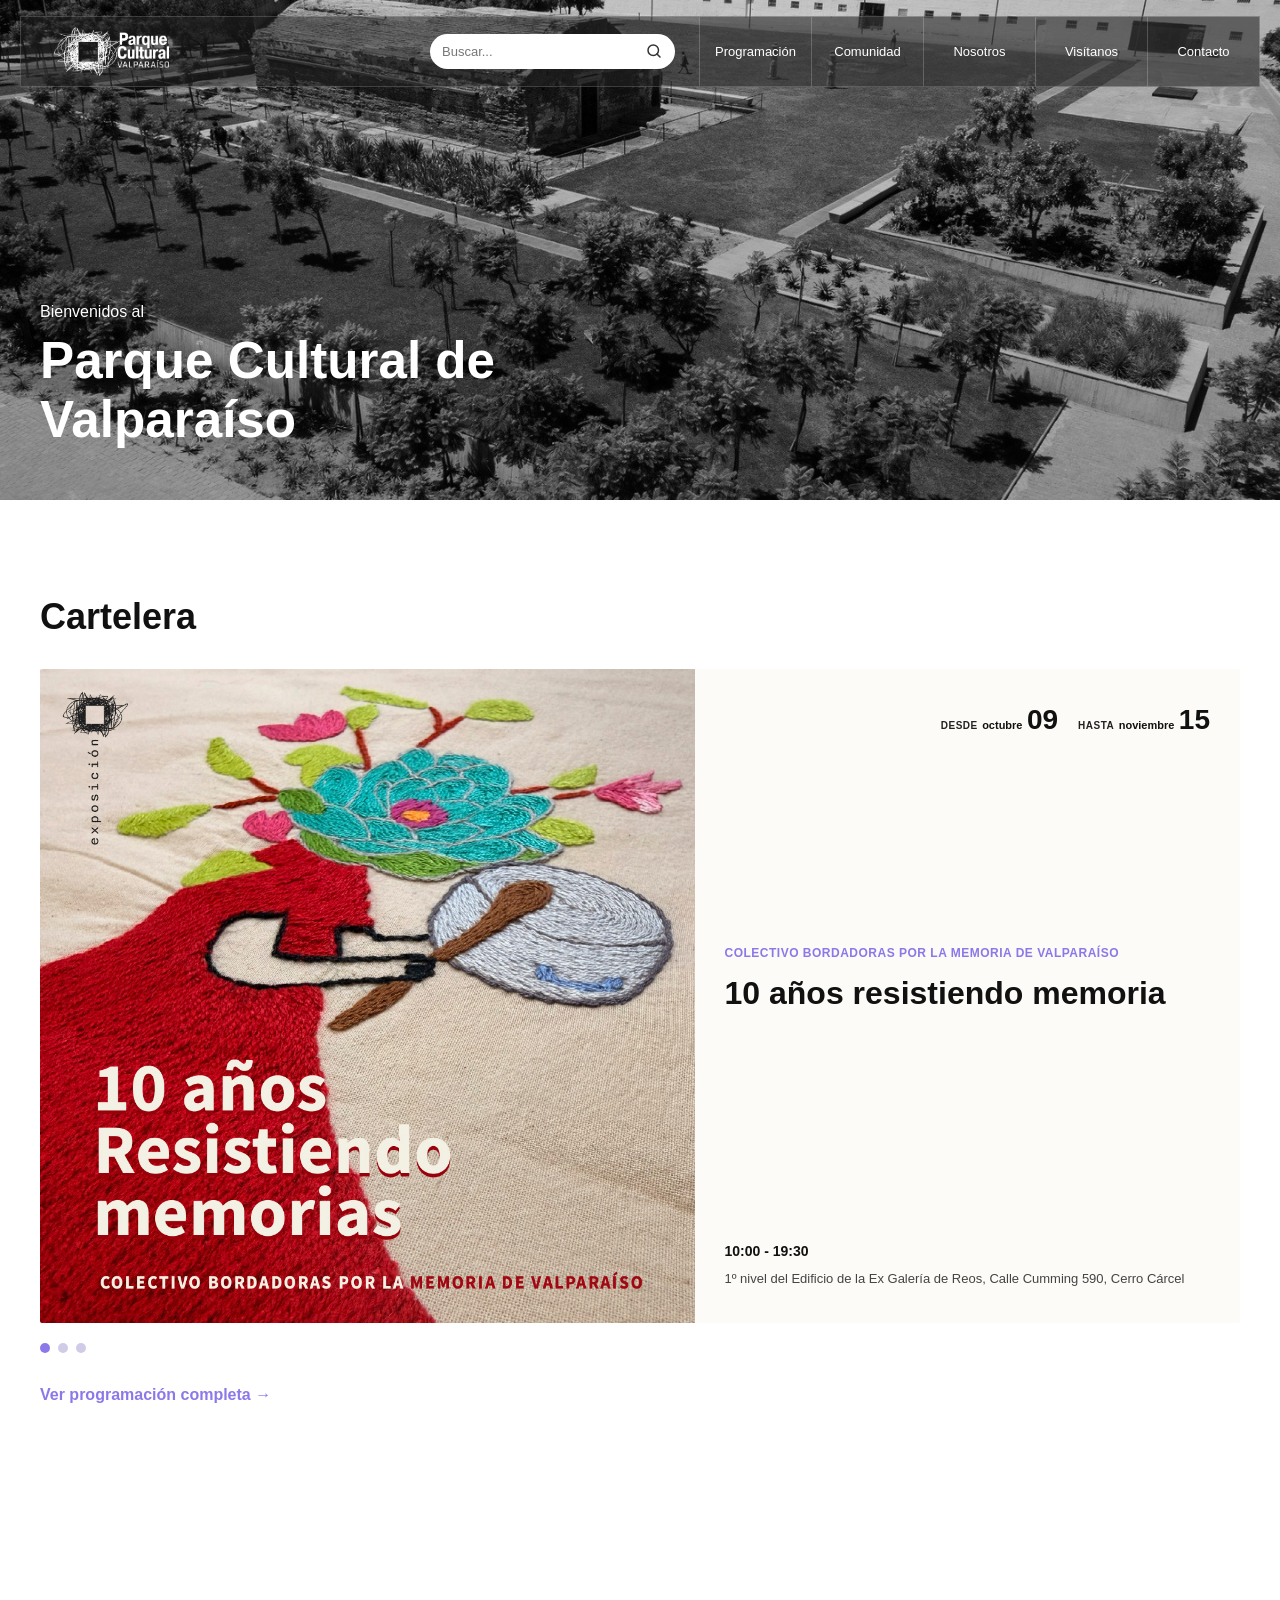
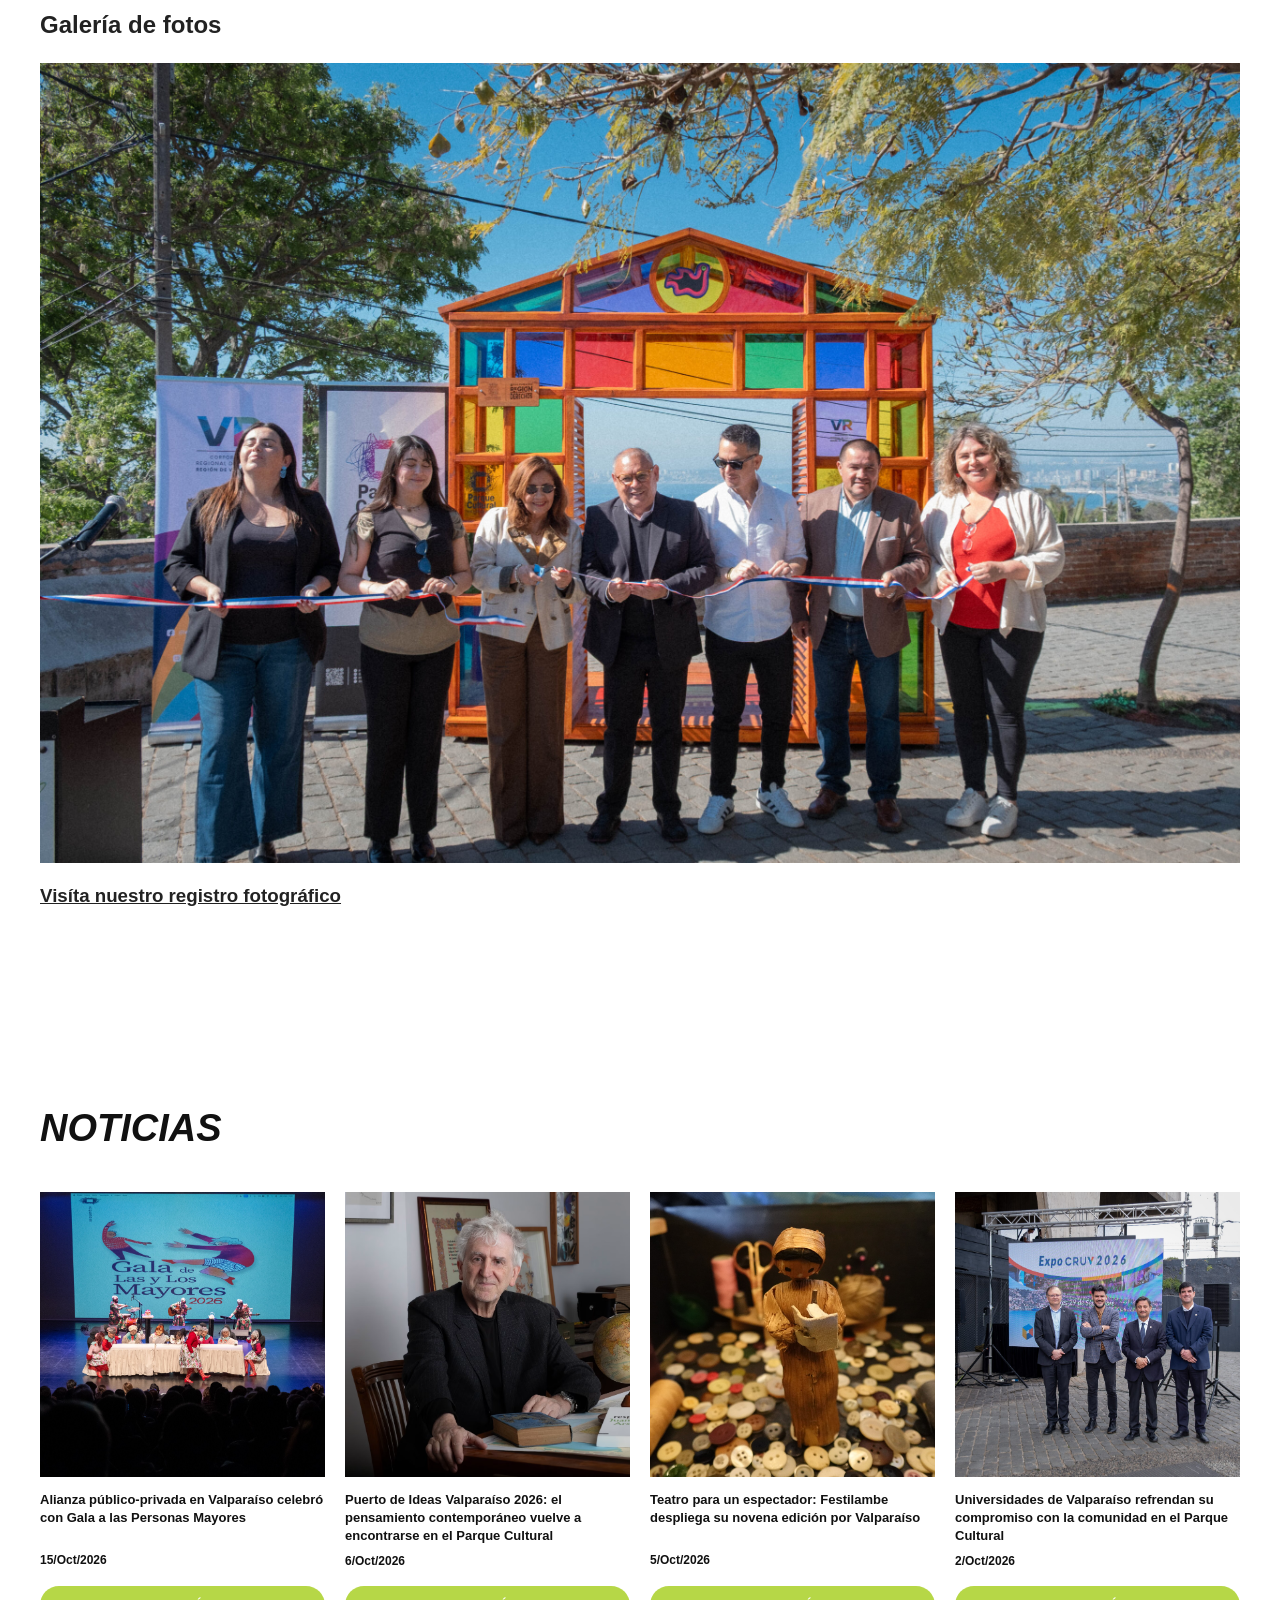
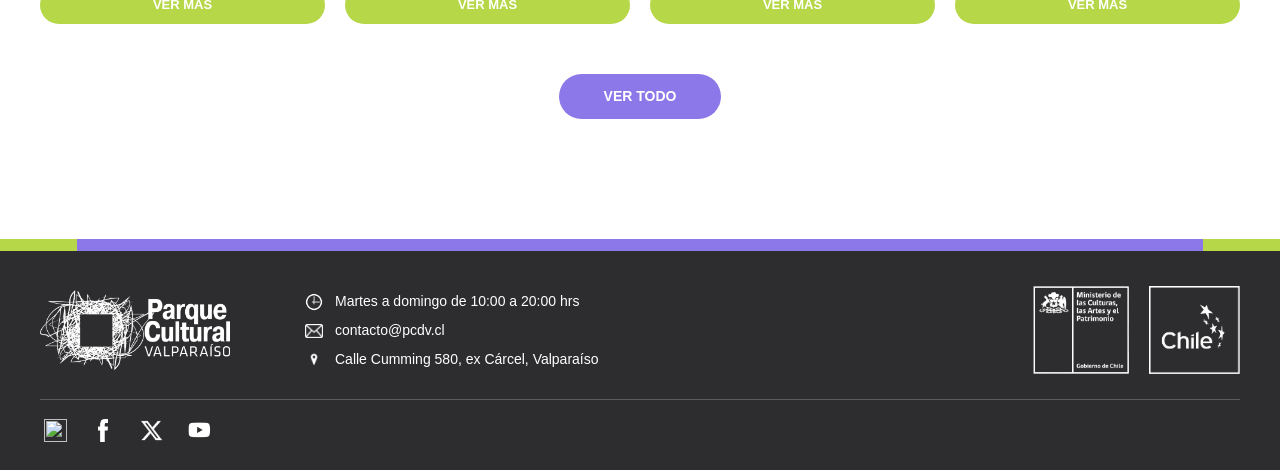
==== commit ecc85a5d: "Update index.html" ====
--- a/index.html
+++ b/index.html
@@ -286,6 +286,34 @@
 
         </section>
 
+
+        <!-- =====================================
+             SECCIÓN: GALERÍA DE FOTOS 
+             ===================================== -->
+        <section class="home-galeria-seccion">
+
+            <div class="contenedor">
+
+                <h2 class="titulo-galeria-home">Galería de fotos</h2>
+
+                <!-- BANNER INTERACTIVO CON ENLACE -->
+                <a href="galeria.html" class="galeria-banner-link" aria-label="Ir a la galería de fotos">
+                    
+                    <div class="galeria-banner-imagen">
+                        <img src="assets/imagenes/galeria-registro.jpg" alt="Registro fotográfico del Parque Cultural" loading="lazy">
+                    </div>
+
+                    <!-- CAPA OSCURA Y TEXTO -->
+                    <div class="galeria-banner-overlay">
+                        <h3 class="galeria-banner-texto">Visíta nuestro registro fotográfico</h3>
+                    </div>
+
+                </a>
+
+            </div>
+
+        </section>
+
 <!-- =====================================
              SECCIÓN: NOTICIAS
              ===================================== -->
--- a/css/estilos.css
+++ b/css/estilos.css
@@ -4675,3 +4675,138 @@
         transition: none;
     }
 }
+
+/* ==========================================================================
+   SECCIÓN: NOTICIAS (HOME - MAQUETA)
+   ========================================================================== */
+
+.home-noticias {
+  padding-block: 20px 60px;
+}
+
+.titulo-noticias {
+  font-size: clamp(28px, 4vw, 38px);
+  font-weight: 800;
+  font-style: italic;
+  color: #111111;
+  text-transform: uppercase;
+  margin-bottom: 35px;
+}
+
+/* Grilla de 4 columnas */
+.noticias-grid {
+  display: grid;
+  grid-template-columns: repeat(4, 1fr);
+  gap: 20px;
+  margin-bottom: 50px;
+}
+
+.noticia-card {
+  display: flex;
+  flex-direction: column;
+  background-color: #ffffff;
+}
+
+/* Contenedor e Imagen Cuadrada */
+.noticia-imagen {
+  width: 100%;
+  aspect-ratio: 1 / 1;
+  overflow: hidden;
+  background-color: #e0e0e0;
+}
+
+.noticia-imagen img {
+  width: 100%;
+  height: 100%;
+  object-fit: cover;
+  object-position: center;
+  display: block;
+}
+
+.noticia-cuerpo {
+  display: flex;
+  flex-direction: column;
+  flex: 1;
+  padding-top: 14px;
+}
+
+.noticia-titulo {
+  font-size: 13px;
+  font-weight: 700;
+  color: #111111;
+  line-height: 1.35;
+  margin: 0 0 8px 0;
+  /* Controla la altura para que los botones queden alineados abajo */
+  min-height: 52px;
+}
+
+.noticia-fecha {
+  font-size: 12px;
+  font-weight: 800;
+  color: #111111;
+  margin-bottom: 16px;
+}
+
+/* Botón Verde "VER MÁS" */
+.btn-ver-mas-noticia {
+  display: inline-flex;
+  align-items: center;
+  justify-content: center;
+  width: 100%;
+  height: 38px;
+  background-color: #b6d747;
+  color: #ffffff;
+  font-size: 13px;
+  font-weight: 800;
+  text-decoration: none;
+  border-radius: 30px;
+  margin-top: auto;
+  transition: background-color 0.2s ease;
+}
+
+.btn-ver-mas-noticia:hover {
+  background-color: #9fbe35;
+}
+
+/* Botón Morado Centrado "VER TODO" */
+.noticias-pie {
+  display: flex;
+  justify-content: center;
+}
+
+.btn-ver-todo-noticias {
+  display: inline-flex;
+  align-items: center;
+  justify-content: center;
+  padding: 12px 45px;
+  background-color: #8c78e8;
+  color: #ffffff;
+  font-size: 14px;
+  font-weight: 800;
+  text-decoration: none;
+  border-radius: 30px;
+  transition: background-color 0.2s ease;
+}
+
+.btn-ver-todo-noticias:hover {
+  background-color: #7261cc;
+}
+
+/* Adaptación Responsiva para Celulares y Tablets */
+@media (max-width: 1000px) {
+  .noticias-grid {
+    grid-template-columns: repeat(2, 1fr);
+    gap: 25px;
+  }
+}
+
+@media (max-width: 550px) {
+  .noticias-grid {
+    grid-template-columns: 1fr;
+  }
+
+  .noticia-titulo {
+    min-height: auto;
+  }
+}
+
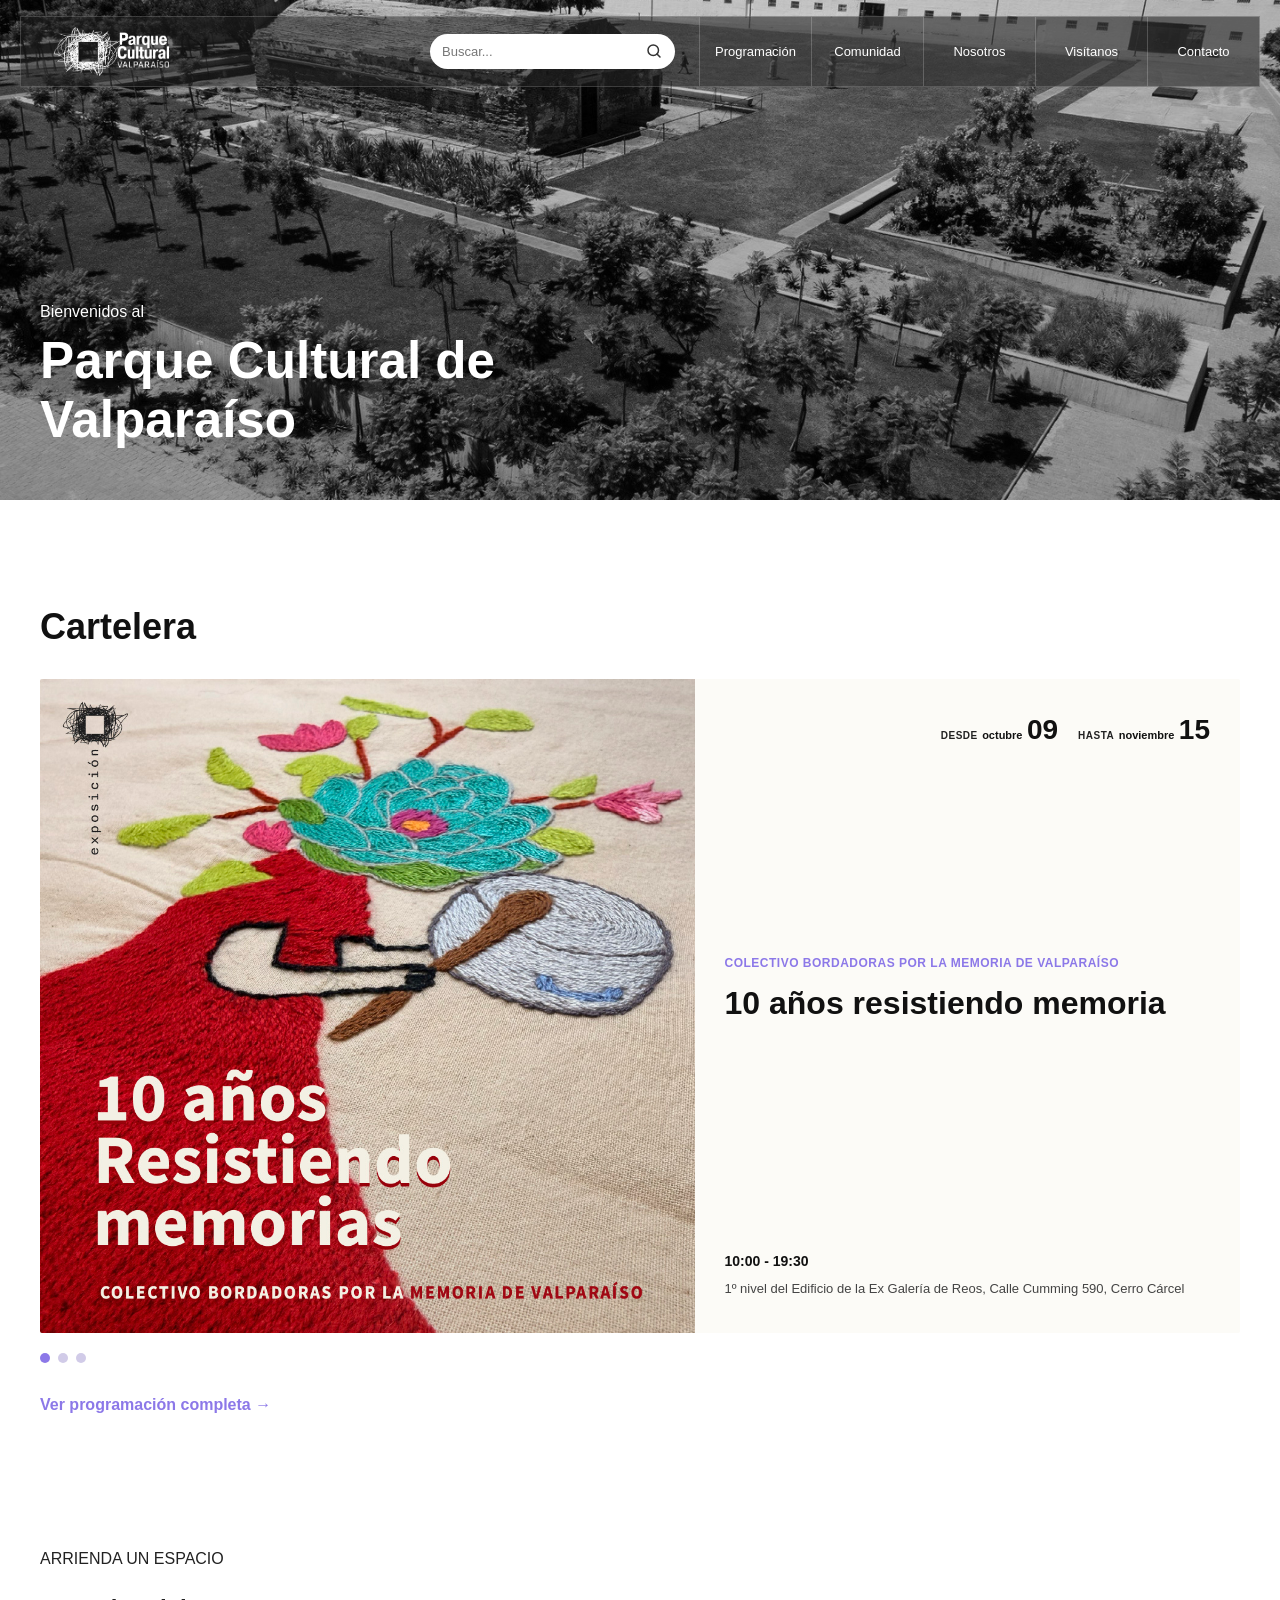
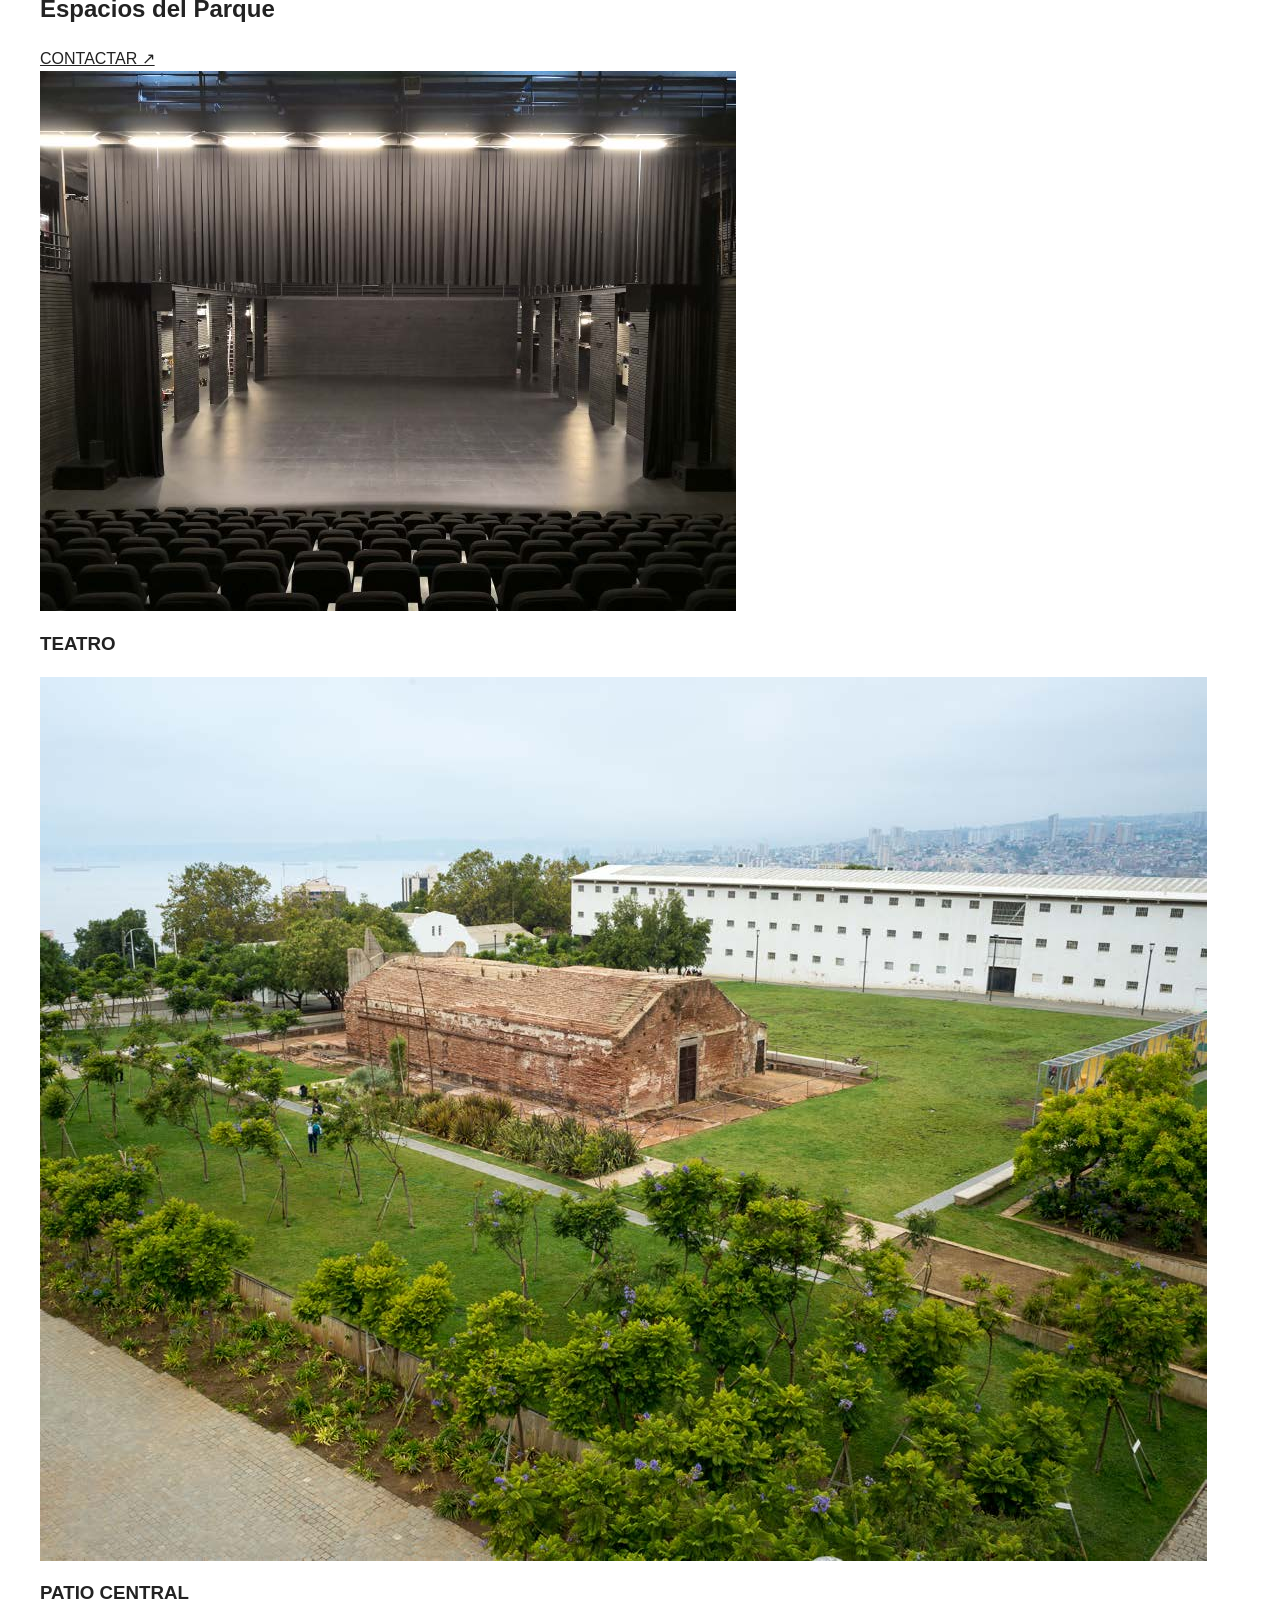
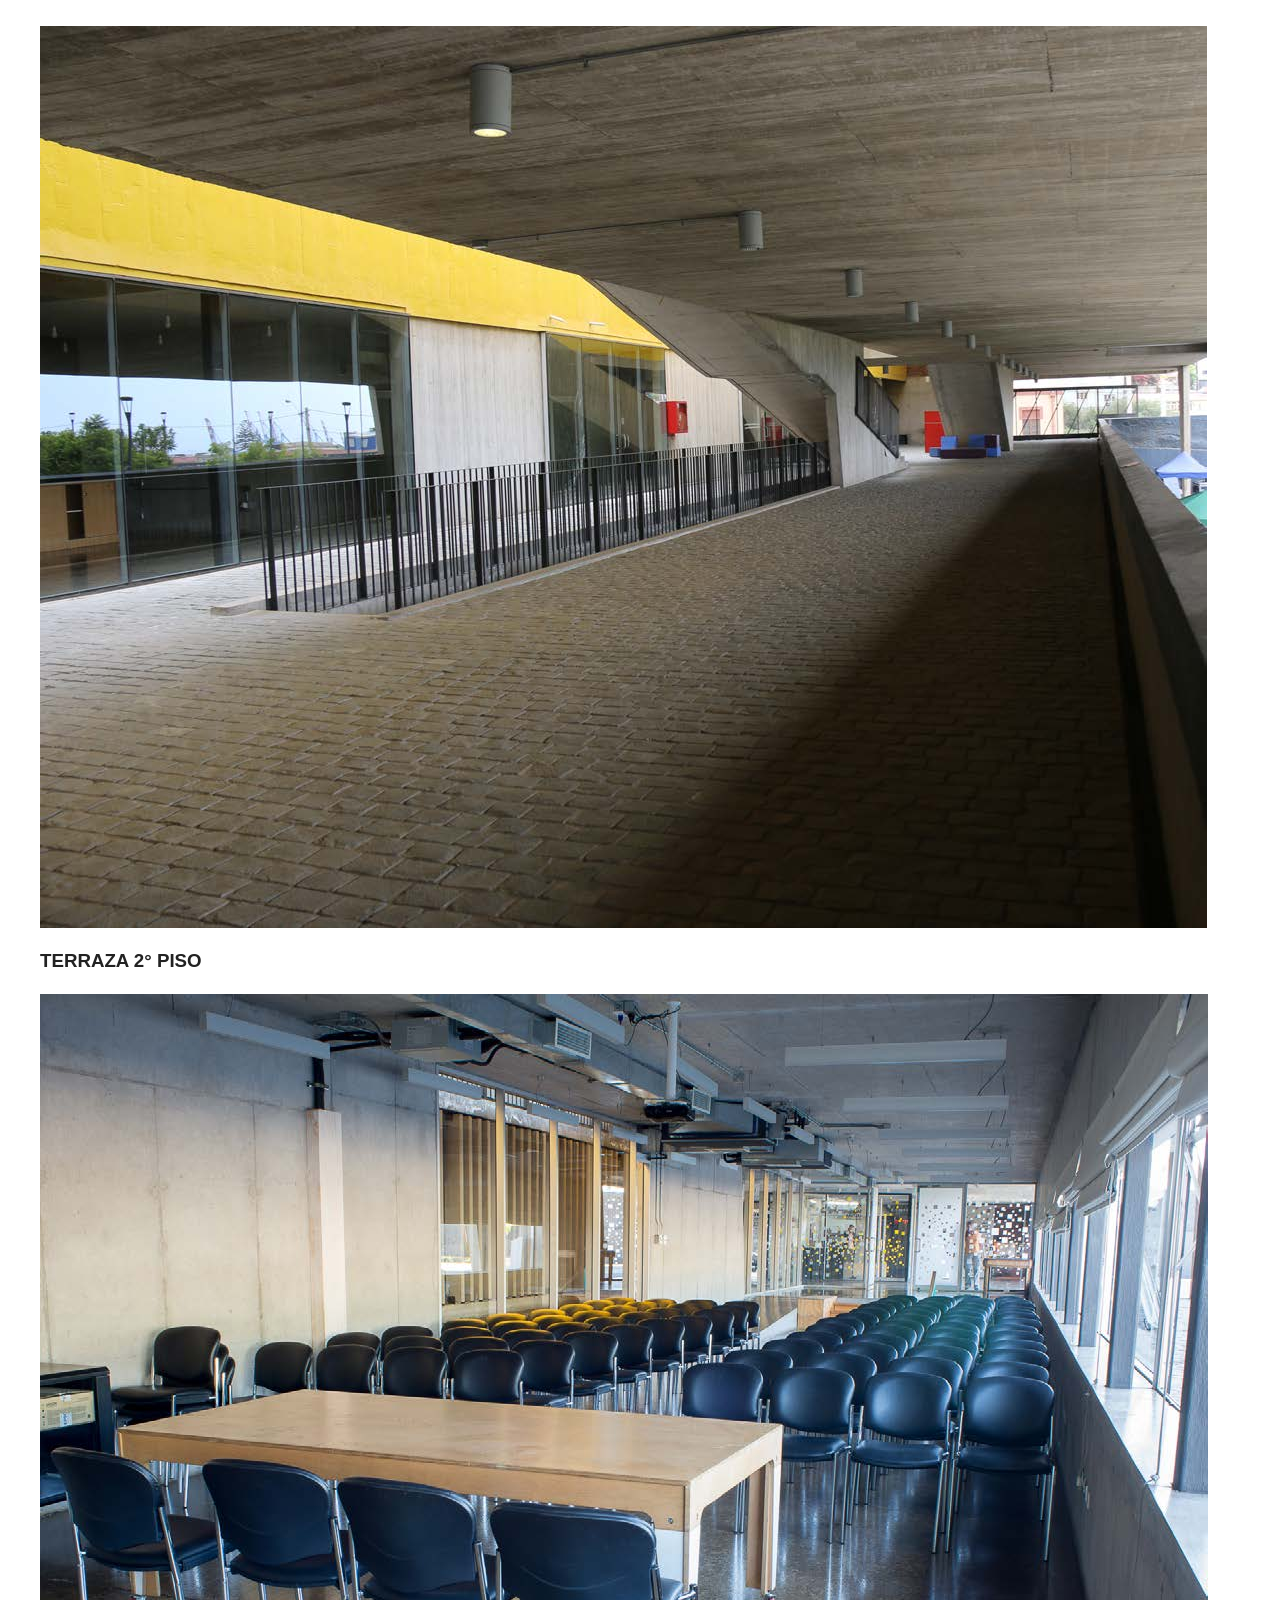
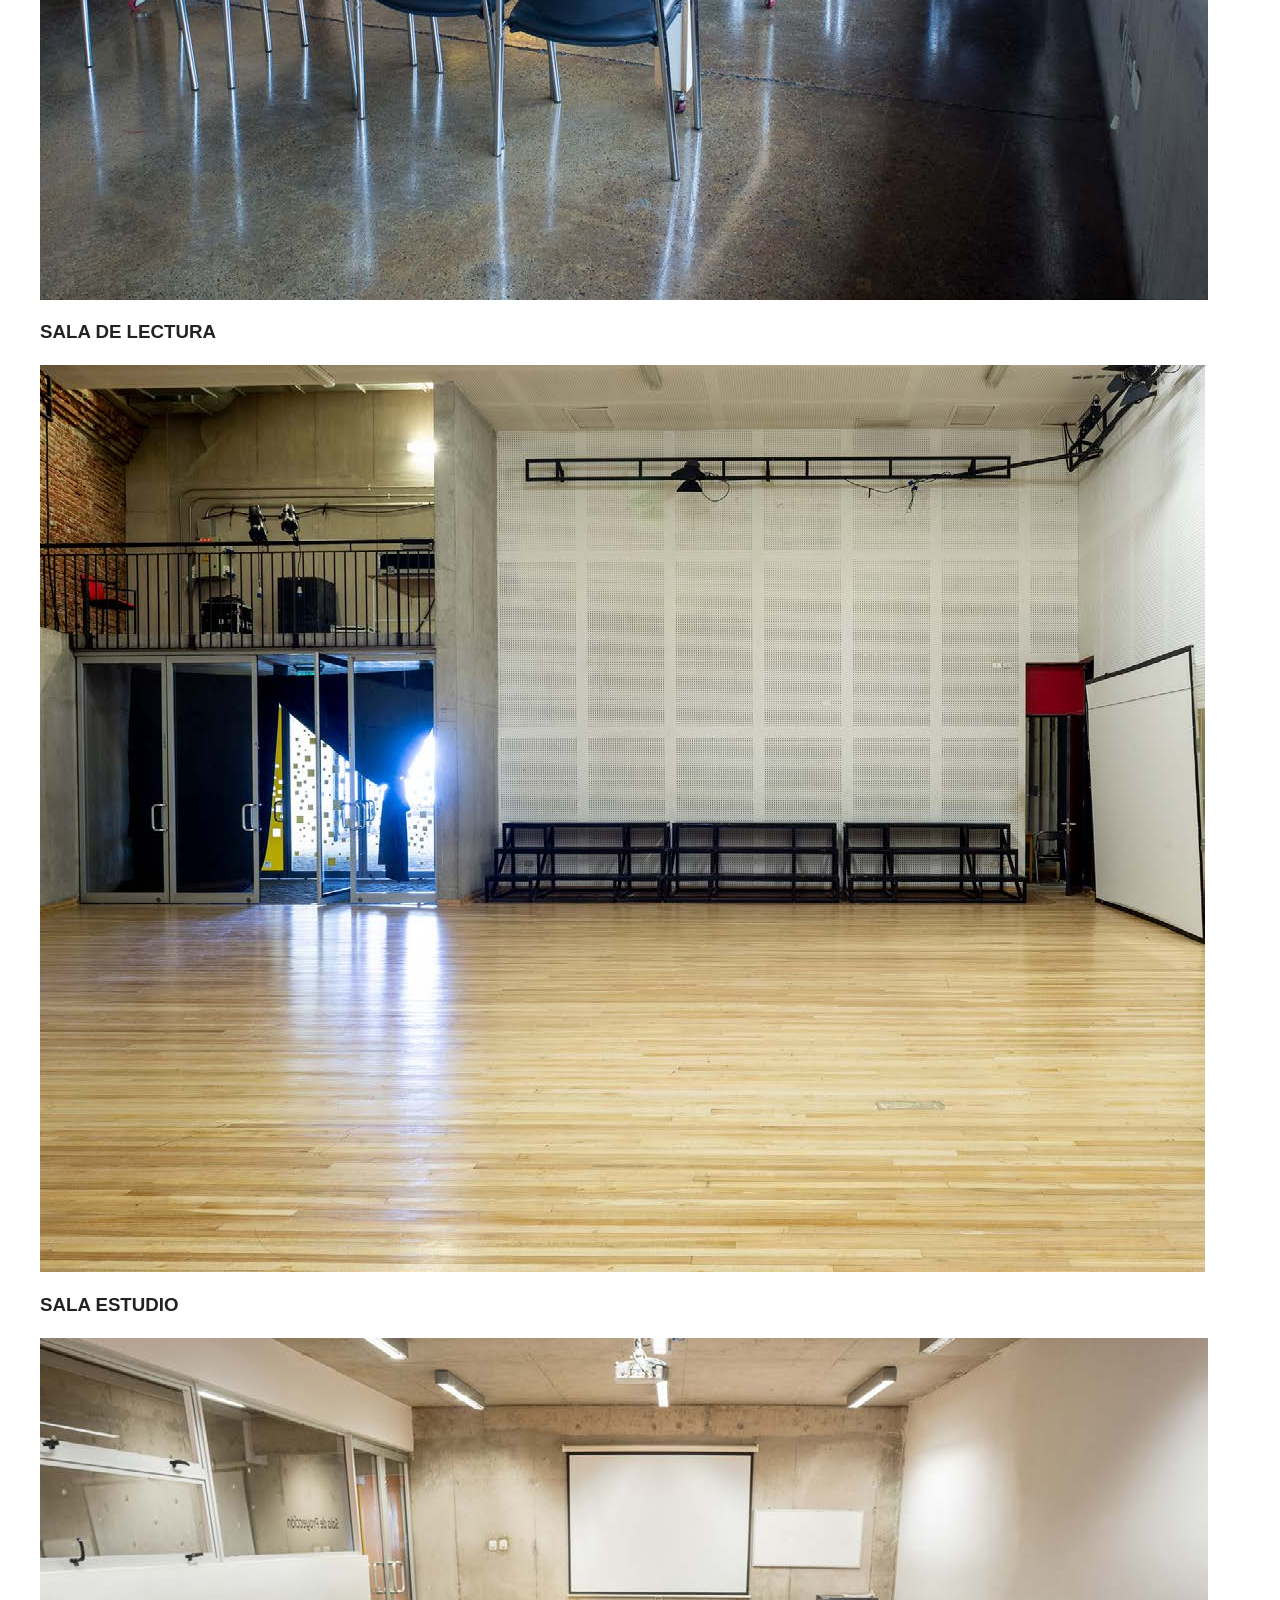
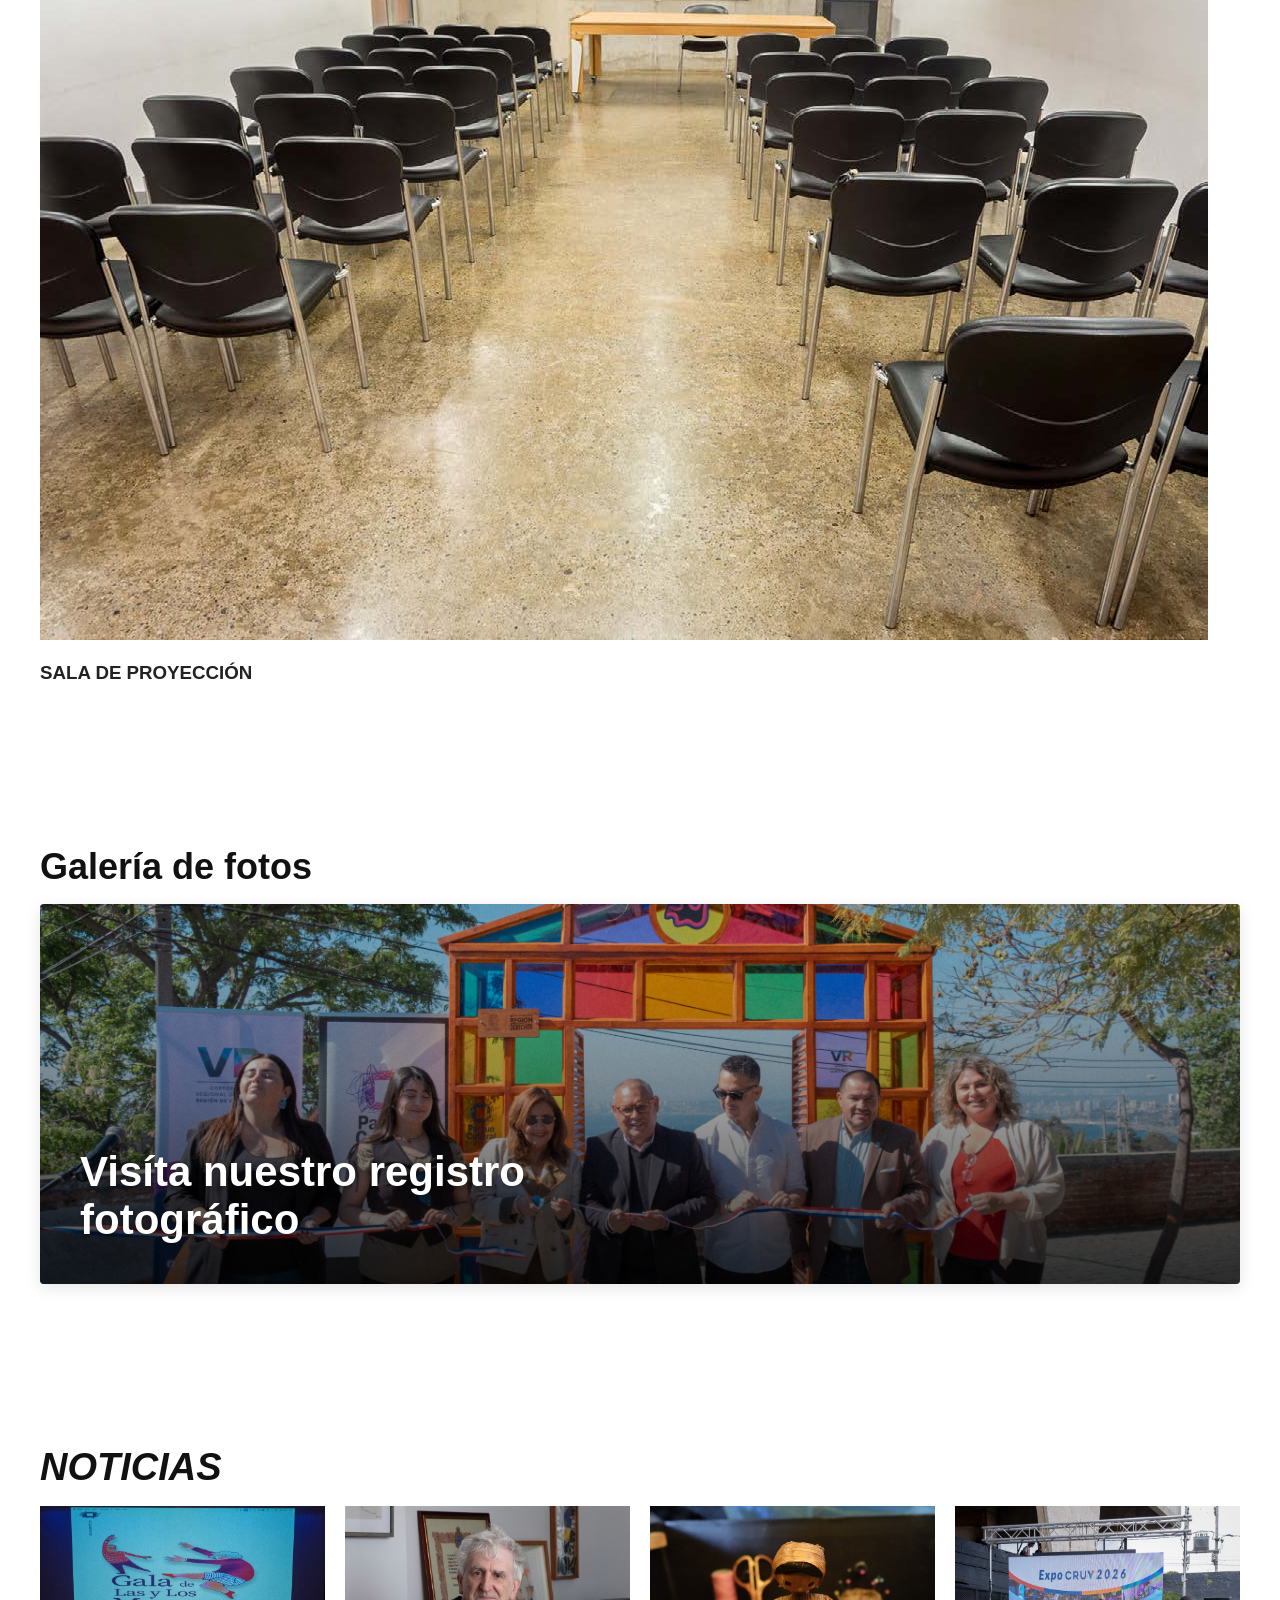
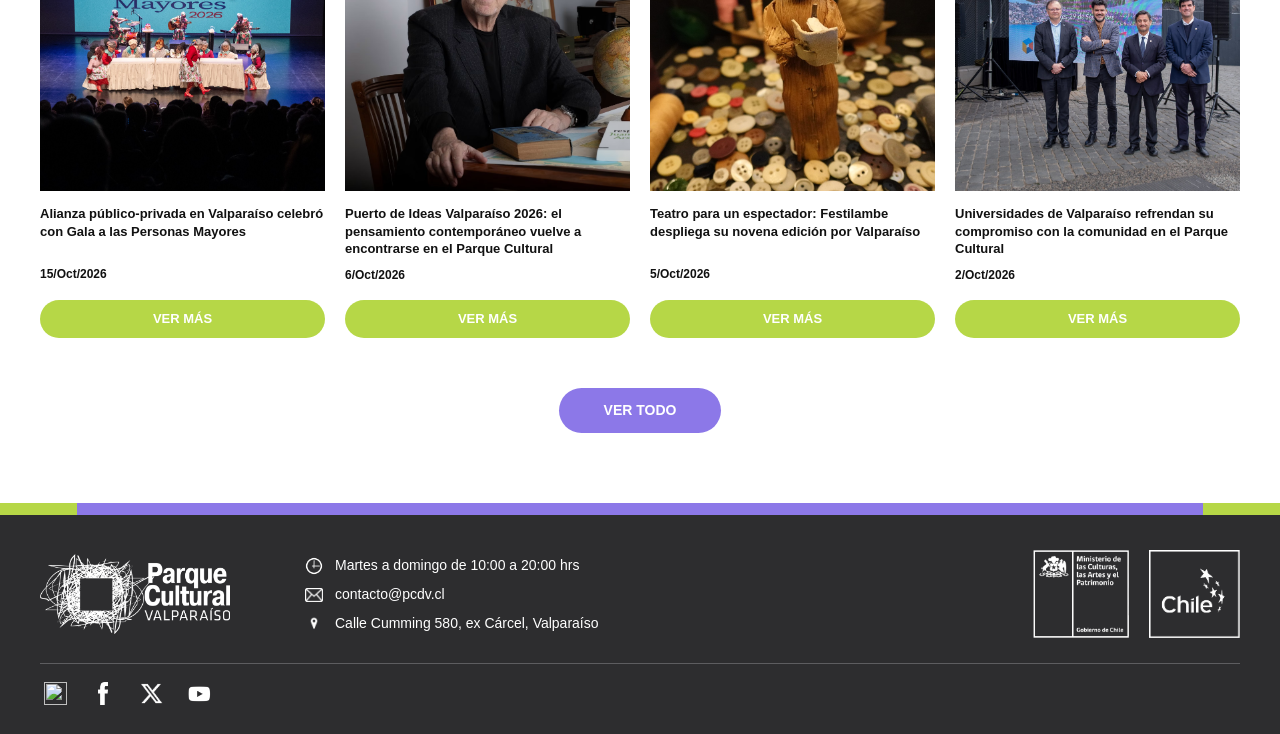
==== commit 9c22d6bc: "Add section for park spaces with gallery Added a new section for park spaces with a header and expan" ====
--- a/index.html
+++ b/index.html
@@ -286,7 +286,80 @@
 
         </section>
 
-
+<!-- =====================================
+ 	SECCIÓN: ESPACIOS DEL PARQUE
+ 	===================================== -->
+<section class="home-espacios">
+	<div class="contenedor">
+   	 
+    	<!-- ENCABEZADO DE LA SECCIÓN -->
+    	<div class="espacios-header">
+        	<div class="espacios-titulos">
+            	<span class="espacios-subtitulo">ARRIENDA UN ESPACIO</span>
+            	<h2 class="espacios-titulo">Espacios del Parque</h2>
+        	</div>
+        	<a href="contacto.html" class="espacios-enlace-contacto">
+            	CONTACTAR ↗
+        	</a>
+    	</div>
+
+    	<!-- GALERÍA EXPANDIBLE -->
+    	<div class="espacios-galeria">
+
+        	<!-- TARJETA 1 (Activa por defecto con mayor ancho) -->
+        	<article class="espacio-card activa">
+            	<img src="assets/imagenes/espacios-teatro.jpg" alt="Teatro" loading="lazy">
+            	<div class="espacio-overlay">
+                	<h3 class="espacio-nombre">TEATRO</h3>
+            	</div>
+        	</article>
+
+        	<!-- TARJETA 2 -->
+        	<article class="espacio-card">
+            	<img src="assets/imagenes/espacios-patio-central.jpg" alt="Patio Central" loading="lazy">
+            	<div class="espacio-overlay">
+                	<h3 class="espacio-nombre">PATIO CENTRAL</h3>
+            	</div>
+        	</article>
+
+        	<!-- TARJETA 3 -->
+        	<article class="espacio-card">
+            	<img src="assets/imagenes/espacios-terraza2dopiso.jpg" alt="Terraza 2° Piso" loading="lazy">
+            	<div class="espacio-overlay">
+                	<h3 class="espacio-nombre">TERRAZA 2° PISO</h3>
+            	</div>
+        	</article>
+
+        	<!-- TARJETA 4 -->
+        	<article class="espacio-card">
+            	<img src="assets/imagenes/espacios-lectura.jpg" alt="Sala de Lectura" loading="lazy">
+            	<div class="espacio-overlay">
+                	<h3 class="espacio-nombre">SALA DE LECTURA</h3>
+            	</div>
+        	</article>
+
+        	<!-- TARJETA 5 -->
+        	<article class="espacio-card">
+            	<img src="assets/imagenes/espacios-estudio.jpg" alt="Sala Estudio" loading="lazy">
+            	<div class="espacio-overlay">
+                	<h3 class="espacio-nombre">SALA ESTUDIO</h3>
+            	</div>
+        	</article>
+
+        	<!-- TARJETA 6 -->
+        	<article class="espacio-card">
+            	<img src="assets/imagenes/espacios-proyeccion.jpg" alt="Sala de Proyección" loading="lazy">
+            	<div class="espacio-overlay">
+                	<h3 class="espacio-nombre">SALA DE PROYECCIÓN</h3>
+            	</div>
+        	</article>
+
+    	</div>
+
+	</div>
+</section>
+
+        
         <!-- =====================================
              SECCIÓN: GALERÍA DE FOTOS 
              ===================================== -->
--- a/css/estilos.css
+++ b/css/estilos.css
@@ -2251,371 +2251,240 @@
 }
 
 /* ==========================================================================
-
    PÁGINA: NOSOTROS (HISTORIA, MISIÓN, VALORES Y TRANSPARENCIA)
-
    ========================================================================== */
 
-/* 1. SECCIÓN: QUIÉNES SOMOS */
+/* 1. SECCIÓN: HISTORIA / QUIÉNES SOMOS */
 
 .pagina-nosotros .history-grid {
-
   display: grid;
-
-  grid-template-columns: 1fr 340px;
-
+  grid-template-columns: 1fr 480px; /* Columna amplia para la fotografía */
   gap: 40px;
-
+  align-items: stretch; /* Estira la foto para alinearse con la altura del texto */
   margin-bottom: 50px;
-
 }
 
 .pagina-nosotros .history-text h2 {
-
-  font-size: clamp(24px, 2.5vw, 32px);
-
+  font-size: clamp(26px, 2.5vw, 34px);
   font-weight: 800;
-
+  margin-bottom: 18px;
+  color: #111111;
+}
+
+.pagina-nosotros .history-text p {
+  font-size: 0.95rem;
   margin-bottom: 16px;
-
+  line-height: 1.6;
   color: #222222;
-
-}
-
-.pagina-nosotros .history-text p {
-
+}
+
+.pagina-nosotros .history-image {
+  width: 100%;
+  height: 100%;
+}
+
+.pagina-nosotros .history-image img {
+  width: 100% !important;
+  height: 100% !important; /* Llena verticalmente todo el bloque junto al texto */
+  min-height: 400px; /* Garantiza buen tamaño visual */
+  object-fit: cover !important;
+  object-position: center !important;
+  border-radius: 4px;
+}
+
+/* 2. MISIÓN Y VISIÓN */
+
+.pagina-nosotros .mission-vision-grid {
+  display: grid;
+  grid-template-columns: 1fr 1fr;
+  gap: 40px;
+  margin-bottom: 50px;
+}
+
+.pagina-nosotros .mv-block h2 {
+  font-size: 1.6rem;
+  font-weight: 800;
+  padding-bottom: 8px;
+  border-bottom: 3px solid #8c78e8;
+  margin-bottom: 16px;
+  color: #222222;
+}
+
+.pagina-nosotros .mv-block p {
   font-size: 0.95rem;
-
-  margin-bottom: 14px;
-
   line-height: 1.6;
-
+  color: #333333;
+}
+
+/* 3. NUESTROS VALORES */
+
+.pagina-nosotros .values-section {
+  margin-bottom: 50px;
+}
+
+.pagina-nosotros .values-section h2 {
+  font-size: 1.6rem;
+  font-weight: 800;
+  margin-bottom: 20px;
   color: #222222;
-
-}
-
-.pagina-nosotros .history-image img {
-
-  width: 100%;
-
-  height: auto;
-
-  object-fit: cover;
-
-  border-radius: 4px;
-
-}
-
-/* 2. MISIÓN Y VISIÓN */
-
-.pagina-nosotros .mission-vision-grid {
-
+}
+
+.pagina-nosotros .values-grid {
   display: grid;
-
   grid-template-columns: 1fr 1fr;
-
-  gap: 40px;
-
+  gap: 30px;
+}
+
+.pagina-nosotros .values-grid ul {
+  list-style-type: disc;
+  padding-left: 20px;
+}
+
+.pagina-nosotros .values-grid li {
+  font-size: 0.9rem;
+  margin-bottom: 12px;
+  line-height: 1.5;
+}
+
+/* 4. COMPONENTE: DESPLEGABLES / ACORDEONES */
+
+.pagina-nosotros .accordion-group {
+  display: flex;
+  flex-direction: column;
+  gap: 15px;
+  margin-top: 20px;
   margin-bottom: 50px;
-
-}
-
-.pagina-nosotros .mv-block h2 {
-
-  font-size: 1.6rem;
-
+}
+
+.pagina-nosotros .accordion-item {
+  background-color: #f3f3f3;
+  border-radius: 8px;
+  overflow: hidden;
+  border: 1px solid #e0e0e0;
+}
+
+.pagina-nosotros .accordion-header {
+  padding: 16px 20px;
+  font-weight: 700;
+  font-size: 1rem;
+  cursor: pointer;
+  list-style: none;
+  display: flex;
+  align-items: center;
+  user-select: none;
+  background-color: #f8f8f8;
+  color: #222222;
+  transition: background-color 0.2s ease;
+}
+
+.pagina-nosotros .accordion-header:hover {
+  background-color: #ececec;
+}
+
+.pagina-nosotros .accordion-header::-webkit-details-marker {
+  display: none;
+}
+
+.pagina-nosotros .accordion-header::before {
+  content: "▼";
+  font-size: 0.8rem;
+  margin-right: 15px;
+  color: #8c78e8;
+  transition: transform 0.2s ease;
+}
+
+.pagina-nosotros .accordion-item[open] .accordion-header::before {
+  transform: rotate(180deg);
+}
+
+.pagina-nosotros .accordion-content {
+  padding: 20px;
+  background-color: #ffffff;
+  border-top: 1px solid #e0e0e0;
+}
+
+/* 5. SECCIÓN: TRANSPARENCIA Y TARJETAS DE DESCARGA */
+
+.pagina-nosotros .transparency-header {
+  margin-bottom: 30px;
+}
+
+.pagina-nosotros .transparency-header h2 {
+  font-size: 1.8rem;
   font-weight: 800;
-
-  padding-bottom: 8px;
-
-  border-bottom: 3px solid #8c78e8; /* Color corporativo */
-
-  margin-bottom: 16px;
-
+  margin-bottom: 6px;
   color: #222222;
-
-}
-
-.pagina-nosotros .mv-block p {
-
+}
+
+.pagina-nosotros .transparency-header p {
   font-size: 0.95rem;
-
-  line-height: 1.6;
-
-}
-
-/* 3. NUESTROS VALORES */
-
-.pagina-nosotros .values-section {
-
-  margin-bottom: 50px;
-
-}
-
-.pagina-nosotros .values-section h2 {
-
-  font-size: 1.6rem;
-
-  font-weight: 800;
-
-  margin-bottom: 20px;
-
-  color: #222222;
-
-}
-
-.pagina-nosotros .values-grid {
-
+  color: #555555;
+}
+
+.pagina-nosotros .downloads-grid {
   display: grid;
-
-  grid-template-columns: 1fr 1fr;
-
-  gap: 30px;
-
-}
-
-.pagina-nosotros .values-grid ul {
-
-  list-style-type: disc;
-
-  padding-left: 20px;
-
-}
-
-.pagina-nosotros .values-grid li {
-
-  font-size: 0.9rem;
-
-  margin-bottom: 12px;
-
-  line-height: 1.5;
-
-}
-
-/* 4. COMPONENTE: DESPLEGABLES / ACORDEONES */
-
-.pagina-nosotros .accordion-group {
-
+  grid-template-columns: repeat(auto-fill, minmax(110px, 1fr));
+  gap: 15px;
+  padding: 10px 0;
+}
+
+.pagina-nosotros .download-card {
+  background-color: #8c78e8;
+  color: #ffffff;
+  text-decoration: none;
+  aspect-ratio: 1 / 1;
+  border-radius: 10px;
   display: flex;
-
   flex-direction: column;
-
-  gap: 15px;
-
-  margin-top: 20px;
-
-  margin-bottom: 50px;
-
-}
-
-.pagina-nosotros .accordion-item {
-
-  background-color: #f3f3f3;
-
-  border-radius: 8px;
-
-  overflow: hidden;
-
-  border: 1px solid #e0e0e0;
-
-}
-
-.pagina-nosotros .accordion-header {
-
-  padding: 16px 20px;
-
+  align-items: center;
+  justify-content: center;
+  padding: 10px;
+  text-align: center;
+  transition: background-color 0.2s ease, transform 0.1s ease;
+}
+
+.pagina-nosotros .download-card:hover {
+  background-color: #7261cc;
+  transform: translateY(-3px);
+}
+
+.pagina-nosotros .download-card .icon {
+  font-size: 1.8rem;
+  font-weight: bold;
+  margin-bottom: 4px;
+}
+
+.pagina-nosotros .download-card .label {
+  font-size: 0.72rem;
   font-weight: 700;
-
-  font-size: 1rem;
-
-  cursor: pointer;
-
-  list-style: none;
-
-  display: flex;
-
-  align-items: center;
-
-  user-select: none;
-
-  background-color: #f8f8f8;
-
-  color: #222222;
-
-  transition: background-color 0.2s ease;
-
-}
-
-.pagina-nosotros .accordion-header:hover {
-
-  background-color: #ececec;
-
-}
-
-.pagina-nosotros .accordion-header::-webkit-details-marker {
-
-  display: none;
-
-}
-
-.pagina-nosotros .accordion-header::before {
-
-  content: "▼";
-
-  font-size: 0.8rem;
-
-  margin-right: 15px;
-
-  color: #8c78e8;
-
-  transition: transform 0.2s ease;
-
-}
-
-.pagina-nosotros .accordion-item[open] .accordion-header::before {
-
-  transform: rotate(180deg);
-
-}
-
-.pagina-nosotros .accordion-content {
-
-  padding: 20px;
-
-  background-color: #ffffff;
-
-  border-top: 1px solid #e0e0e0;
-
-}
-
-/* 5. SECCIÓN: TRANSPARENCIA Y TARJETAS DE DESCARGA */
-
-.pagina-nosotros .transparency-header {
-
-  margin-bottom: 30px;
-
-}
-
-.pagina-nosotros .transparency-header h2 {
-
-  font-size: 1.8rem;
-
-  font-weight: 800;
-
-  margin-bottom: 6px;
-
-  color: #222222;
-
-}
-
-.pagina-nosotros .transparency-header p {
-
-  font-size: 0.95rem;
-
-  color: #555555;
-
-}
-
-/* Grid de Botones/Tarjetas de Descarga (Púrpura Corporativo) */
-
-.pagina-nosotros .downloads-grid {
-
-  display: grid;
-
-  grid-template-columns: repeat(auto-fill, minmax(110px, 1fr));
-
-  gap: 15px;
-
-  padding: 10px 0;
-
-}
-
-.pagina-nosotros .download-card {
-
-  background-color: #8c78e8;
-
-  color: #ffffff;
-
-  text-decoration: none;
-
-  aspect-ratio: 1 / 1;
-
-  border-radius: 10px;
-
-  display: flex;
-
-  flex-direction: column;
-
-  align-items: center;
-
-  justify-content: center;
-
-  padding: 10px;
-
-  text-align: center;
-
-  transition: background-color 0.2s ease, transform 0.1s ease;
-
-}
-
-.pagina-nosotros .download-card:hover {
-
-  background-color: #7261cc;
-
-  transform: translateY(-3px);
-
-}
-
-.pagina-nosotros .download-card .icon {
-
-  font-size: 1.8rem;
-
-  font-weight: bold;
-
-  margin-bottom: 4px;
-
-}
-
-.pagina-nosotros .download-card .label {
-
-  font-size: 0.72rem;
-
-  font-weight: 700;
-
   letter-spacing: 0.5px;
-
 }
 
 /* 6. RESPONSIVIDAD PARA MÓVILES Y TABLETS */
 
 @media (max-width: 900px) {
-
   .pagina-nosotros .history-grid {
-
     grid-template-columns: 1fr;
-
   }
 
   .pagina-nosotros .history-image {
-
-    order: -1; /* Muestra la foto primero en teléfonos */
-
+    order: -1;
+    height: auto;
   }
 
+  .pagina-nosotros .history-image img {
+    height: 280px !important;
+    min-height: auto;
+  }
+
   .pagina-nosotros .mission-vision-grid,
-
   .pagina-nosotros .values-grid {
-
     grid-template-columns: 1fr;
-
   }
 
   .pagina-nosotros .downloads-grid {
-
     grid-template-columns: repeat(auto-fill, minmax(95px, 1fr));
-
   }
-
 }
 
 /* ==========================================================================
@@ -4236,20 +4105,21 @@
     padding-bottom: 70px;
 }
 
-/* 2. SECCIONES */
-
-.visita-seccion {
+/* =========================================
+   2. SECCIONES
+   ========================================= */
+
+.pagina-visita .visita-seccion {
     margin-bottom: 75px;
     scroll-margin-top: 30px;
 }
 
-.visita-seccion:last-child {
+.pagina-visita .visita-seccion:last-child {
     margin-bottom: 0;
 }
 
-.visita-seccion h2 {
+.pagina-visita .visita-seccion h2 {
     margin: 0 0 28px;
-
     font-size: clamp(26px, 3vw, 36px);
     font-weight: 700;
     line-height: 1.2;
@@ -4259,51 +4129,44 @@
    3. INFORMACIÓN GENERAL
    ========================================= */
 
-.visita-informacion-grid {
+.pagina-visita .visita-informacion-grid {
     display: grid;
-
     grid-template-columns:
         minmax(0, 1fr)
         minmax(0, 1fr);
-
     align-items: start;
     gap: 50px;
-
     width: 100%;
 }
 
 /* COLUMNA DE TEXTO */
 
-.visita-datos {
+.pagina-visita .visita-datos {
     min-width: 0;
-
     font-size: 15px;
     line-height: 1.7;
 }
 
-.visita-datos > p {
+.pagina-visita .visita-datos > p {
     margin: 0 0 25px;
 }
 
 /* DATOS DE UBICACIÓN, HORARIO Y ACCESO */
 
-.visita-datos-lista {
+.pagina-visita .visita-datos-lista {
     display: flex;
     flex-direction: column;
     gap: 20px;
-
     margin-bottom: 25px;
 }
 
-.visita-datos-lista p {
+.pagina-visita .visita-datos-lista p {
     margin: 0;
 }
 
-.visita-datos-lista strong {
+.pagina-visita .visita-datos-lista strong {
     display: block;
-
     margin-bottom: 3px;
-
     color: #111111;
     font-size: 15px;
     font-weight: 700;
@@ -4313,46 +4176,39 @@
    4. GOOGLE MAPS
    ========================================= */
 
-.visita-mapa-ubicacion {
+.pagina-visita .visita-mapa-ubicacion {
     display: flex;
     flex-direction: column;
     align-items: flex-start;
-
     gap: 18px;
-
     width: 100%;
     min-width: 0;
 }
 
-.visita-mapa-ubicacion iframe {
+.pagina-visita .visita-mapa-ubicacion iframe {
     display: block;
-
     width: 100%;
     height: 330px;
-
     border: 0;
     border-radius: 3px;
 }
 
 /* =========================================
-   5. BOTONES DE VISÍTANOS
-   ========================================= */
-
-.visita-boton {
+   5. BOTONES
+   ========================================= */
+
+.pagina-visita .visita-boton {
     display: inline-flex;
     align-items: center;
     justify-content: center;
-
     gap: 10px;
 
     min-height: 44px;
     width: fit-content;
-
     padding: 11px 24px;
 
     color: #222222;
     background-color: #b6d747;
-
     border: none;
     border-radius: 30px;
 
@@ -4367,19 +4223,17 @@
         transform 0.2s ease;
 }
 
-.visita-boton:hover {
+.pagina-visita .visita-boton:hover {
     background-color: #9fbe35;
     transform: translateY(-2px);
 }
 
-.visita-boton:focus-visible {
+.pagina-visita .visita-boton:focus-visible {
     outline: 3px solid #8c78e8;
     outline-offset: 4px;
 }
 
-/* BOTÓN GOOGLE MAPS */
-
-.visita-boton-mapa {
+.pagina-visita .visita-boton-mapa {
     background-color: #b6d747;
 }
 
@@ -4387,60 +4241,47 @@
    6. MAPA INTERNO
    ========================================= */
 
-.visita-descripcion {
+/* DESCRIPCIÓN DEL MAPA */
+
+.pagina-visita .visita-descripcion {
     max-width: 850px;
-
     margin: 0 0 25px;
-
     font-size: 15px;
     line-height: 1.7;
 }
 
-/* CONTENEDOR DEL PLANO */
-
-.visita-mapa-plano {
+/* IMAGEN DEL MAPA DENTRO DE LA PÁGINA */
+
+.pagina-visita .visita-mapa-abrir {
     display: block;
 
     width: 100%;
+    margin: 0;
     padding: 0;
 
-    overflow: hidden;
-
     background-color: #ffffff;
-    text-decoration: none;
-}
-
-/* MOSTRAR PLANO COMPLETO SIN RECORTAR */
-
-.visita-mapa-plano img {
+    border: none;
+
+    text-align: left;
+    cursor: zoom-in;
+}
+
+.pagina-visita .visita-mapa-abrir img {
     display: block;
-
     width: 100%;
     height: auto;
-
     object-fit: contain;
 
     transition: transform 0.3s ease;
 }
 
-/* EFECTO SUAVE AL PASAR EL MOUSE */
-
-@media (hover: hover) {
-
-    .visita-mapa-plano:hover img {
-        transform: scale(1.015);
-    }
-}
-
-/* ENLACE PARA AMPLIAR */
-
-.visita-enlace-ampliar {
+/* INDICACIÓN DE AMPLIAR MAPA */
+
+.pagina-visita .visita-mapa-indicacion {
     display: inline-block;
-
     margin-top: 15px;
 
     color: #6550c2;
-
     font-size: 14px;
     font-weight: 600;
 
@@ -4448,42 +4289,174 @@
     text-underline-offset: 4px;
 }
 
-.visita-enlace-ampliar:hover {
+.pagina-visita .visita-mapa-abrir:hover
+.visita-mapa-indicacion {
     color: #47339e;
 }
 
-.visita-mapa-plano:focus-visible,
-.visita-enlace-ampliar:focus-visible {
-    outline: 3px solid #8c78e8;
-    outline-offset: 4px;
-}
-
-/* =========================================
-   7. VISITAS GUIADAS
-   ========================================= */
-
-.visita-guiada-banner {
-    position: relative;
-    isolation: isolate;
-
+/* EFECTO SUAVE EN ESCRITORIO */
+
+@media (hover: hover) {
+
+    .pagina-visita .visita-mapa-abrir:hover img {
+        transform: scale(1.015);
+    }
+}
+
+/* =========================================
+   7. VENTANA EMERGENTE DEL MAPA
+   ========================================= */
+
+.visita-mapa-modal {
+    position: fixed;
+
+    width: min(95vw, 1250px);
+    max-width: 1250px;
+    max-height: 92vh;
+
+    margin: auto;
+    padding: 0;
+
+    background-color: #ffffff;
+    color: #222222;
+
+    border: none;
+    border-radius: 5px;
+
+    overflow: hidden;
+}
+
+/* OSCURECIMIENTO DETRÁS DE LA VENTANA */
+
+.visita-mapa-modal::backdrop {
+    background-color: rgba(0, 0, 0, 0.85);
+}
+
+/* CABECERA NEGRA */
+
+.visita-modal-cabecera {
+    display: flex;
+    align-items: center;
+    justify-content: space-between;
+    gap: 20px;
+
+    padding: 18px 25px;
+
+    background-color: #111111;
+    color: #ffffff;
+}
+
+.visita-modal-cabecera h2 {
+    margin: 0;
+    color: #ffffff;
+    font-size: 20px;
+    font-weight: 700;
+}
+
+/* BOTÓN CERRAR */
+
+.visita-modal-cerrar {
     display: flex;
     align-items: center;
     justify-content: center;
 
+    flex-shrink: 0;
+
+    width: 42px;
+    height: 42px;
+    padding: 0;
+
+    color: #ffffff;
+    background-color: transparent;
+
+    border: 1px solid #777777;
+    border-radius: 50%;
+
+    font-size: 30px;
+    line-height: 1;
+
+    cursor: pointer;
+    transition:
+        background-color 0.2s ease,
+        border-color 0.2s ease;
+}
+
+.visita-modal-cerrar:hover {
+    background-color: #8c78e8;
+    border-color: #8c78e8;
+}
+
+/* ZONA DESPLAZABLE DEL MAPA */
+
+.visita-modal-contenido {
+    width: 100%;
+    max-height: calc(92vh - 145px);
+
+    padding: 20px;
+
+    overflow: auto;
+
+    background-color: #f5f5f5;
+    text-align: center;
+
+    overscroll-behavior: contain;
+}
+
+/* IMAGEN AMPLIADA */
+
+.visita-modal-imagen {
+    display: block;
+
+    width: auto;
+    max-width: none;
+    height: auto;
+    max-height: none;
+
+    min-width: 100%;
+
+    margin: 0 auto;
+
+    object-fit: contain;
+}
+
+/* TEXTO INFORMATIVO */
+
+.visita-modal-ayuda {
+    margin: 0;
+    padding: 12px 20px;
+
+    color: #555555;
+    background-color: #ffffff;
+
+    font-size: 13px;
+    line-height: 1.5;
+    text-align: center;
+}
+
+/* =========================================
+   8. VISITAS GUIADAS
+   ========================================= */
+
+.pagina-visita .visita-guiada-banner {
+    position: relative;
+    isolation: isolate;
+
+    display: flex;
+    align-items: center;
+    justify-content: center;
+
     width: 100%;
     min-height: 390px;
 
     overflow: hidden;
-
     background-color: #222222;
 }
 
 /* FOTOGRAFÍA DE FONDO */
 
-.visita-guiada-banner > img {
+.pagina-visita .visita-guiada-banner > img {
     position: absolute;
     inset: 0;
-
     z-index: -2;
 
     width: 100%;
@@ -4493,27 +4466,25 @@
     object-position: center;
 }
 
-/* OSCURECIMIENTO PARA LEER EL TEXTO */
-
-.visita-guiada-banner::before {
+/* CAPA OSCURA SOBRE LA FOTOGRAFÍA */
+
+.pagina-visita .visita-guiada-banner::before {
     content: "";
 
     position: absolute;
     inset: 0;
-
     z-index: -1;
 
     background-color: rgba(0, 0, 0, 0.48);
 }
 
-/* CONTENIDO CENTRAL DEL BANNER */
-
-.visita-guiada-contenido {
+/* CONTENIDO CENTRAL */
+
+.pagina-visita .visita-guiada-contenido {
     display: flex;
     flex-direction: column;
     align-items: center;
     justify-content: center;
-
     gap: 18px;
 
     width: 100%;
@@ -4525,156 +4496,213 @@
     text-align: center;
 }
 
-.visita-guiada-contenido h3 {
+.pagina-visita .visita-guiada-contenido h3 {
     margin: 0;
+    color: #ffffff;
 
     font-size: clamp(23px, 3vw, 34px);
     font-weight: 700;
     line-height: 1.25;
 }
 
-.visita-guiada-contenido p {
+.pagina-visita .visita-guiada-contenido p {
     max-width: 520px;
-
     margin: 0;
 
+    color: #ffffff;
     font-size: 15px;
     line-height: 1.6;
 }
 
 /* BOTÓN BLANCO */
 
-.visita-boton-claro {
+.pagina-visita .visita-boton-claro {
     margin-top: 8px;
 
     background-color: #ffffff;
     color: #222222;
 }
 
-.visita-boton-claro:hover {
+.pagina-visita .visita-boton-claro:hover {
     background-color: #ebebeb;
 }
 
-/* NOTA BAJO EL BANNER */
-
-.visita-nota {
+/* NOTA INFERIOR */
+
+.pagina-visita .visita-nota {
     margin: 16px 0 0;
 
     color: #555555;
-
     font-size: 13px;
     line-height: 1.6;
 }
 
 /* =========================================
-   8. RESPONSIVIDAD TABLET
+   9. ACCESIBILIDAD
+   ========================================= */
+
+.pagina-visita .visita-mapa-abrir:focus-visible,
+.visita-modal-cerrar:focus-visible {
+    outline: 3px solid #8c78e8;
+    outline-offset: 4px;
+}
+
+/* =========================================
+   10. RESPONSIVIDAD TABLET
    ========================================= */
 
 @media (max-width: 900px) {
 
-    .visita-informacion-grid {
+    .pagina-visita .visita-informacion-grid {
         gap: 30px;
     }
 
-    .visita-mapa-ubicacion iframe {
+    .pagina-visita .visita-mapa-ubicacion iframe {
         height: 300px;
     }
 
-    .visita-guiada-banner {
+    .pagina-visita .visita-guiada-banner {
         min-height: 340px;
     }
 }
 
 /* =========================================
-   9. RESPONSIVIDAD MÓVIL
+   11. RESPONSIVIDAD MÓVIL
    ========================================= */
 
 @media (max-width: 700px) {
+
+    /* CONTENEDOR */
 
     .pagina-visita .visita-contenedor {
         padding-top: 35px;
         padding-bottom: 45px;
     }
 
-    .visita-seccion {
+    /* SECCIONES */
+
+    .pagina-visita .visita-seccion {
         margin-bottom: 55px;
     }
 
-    .visita-seccion h2 {
+    .pagina-visita .visita-seccion h2 {
         margin-bottom: 20px;
         font-size: 26px;
     }
 
-    /* INFORMACIÓN Y MAPA EN UNA COLUMNA */
-
-    .visita-informacion-grid {
+    /* INFORMACIÓN GENERAL */
+
+    .pagina-visita .visita-informacion-grid {
         grid-template-columns: minmax(0, 1fr);
         gap: 25px;
     }
 
-    .visita-datos {
+    .pagina-visita .visita-datos {
         font-size: 14px;
     }
 
-    .visita-datos > p {
+    .pagina-visita .visita-datos > p {
         margin-bottom: 20px;
     }
 
-    .visita-datos-lista {
+    .pagina-visita .visita-datos-lista {
         gap: 15px;
     }
 
     /* GOOGLE MAPS */
 
-    .visita-mapa-ubicacion iframe {
+    .pagina-visita .visita-mapa-ubicacion iframe {
         height: 270px;
     }
 
-    .visita-boton-mapa {
+    .pagina-visita .visita-boton-mapa {
         width: 100%;
     }
 
-    /* PLANO INTERNO */
-
-    .visita-descripcion {
+    /* MAPA INTERNO */
+
+    .pagina-visita .visita-descripcion {
         font-size: 14px;
     }
 
-    .visita-enlace-ampliar {
+    .pagina-visita .visita-mapa-indicacion {
         font-size: 14px;
     }
 
     /* VISITAS GUIADAS */
 
-    .visita-guiada-banner {
+    .pagina-visita .visita-guiada-banner {
         min-height: 320px;
     }
 
-    .visita-guiada-contenido {
+    .pagina-visita .visita-guiada-contenido {
         gap: 15px;
         padding: 35px 20px;
     }
 
-    .visita-guiada-contenido h3 {
+    .pagina-visita .visita-guiada-contenido h3 {
         font-size: 24px;
     }
 
-    .visita-guiada-contenido p {
+    .pagina-visita .visita-guiada-contenido p {
         font-size: 14px;
     }
 }
 
 /* =========================================
-   10. ACCESIBILIDAD
+   12. MODAL EN CELULARES
+   ========================================= */
+
+@media (max-width: 600px) {
+
+    .visita-mapa-modal {
+        width: 96vw;
+        max-height: 90vh;
+    }
+
+    .visita-modal-cabecera {
+        padding: 12px 15px;
+    }
+
+    .visita-modal-cabecera h2 {
+        font-size: 18px;
+    }
+
+    .visita-modal-cerrar {
+        width: 38px;
+        height: 38px;
+    }
+
+    .visita-modal-contenido {
+        max-height: calc(90vh - 130px);
+        padding: 10px;
+    }
+
+    /* Permite desplazamiento horizontal */
+
+    .visita-modal-imagen {
+        min-width: 850px;
+    }
+
+    .visita-modal-ayuda {
+        font-size: 12px;
+    }
+}
+
+/* =========================================
+   13. MOVIMIENTO REDUCIDO
    ========================================= */
 
 @media (prefers-reduced-motion: reduce) {
 
-    .visita-boton,
-    .visita-mapa-plano img {
+    .pagina-visita .visita-boton,
+    .pagina-visita .visita-mapa-abrir img,
+    .visita-modal-cerrar {
         transition: none;
     }
 }
+
+
 
 /* ==========================================================================
    SECCIÓN: NOTICIAS (HOME - MAQUETA)
@@ -4810,3 +4838,923 @@
   }
 }
 
+/* ==========================================================================
+   SECCIÓN: BANNER GALERÍA DE FOTOS (HOME)
+   ========================================================================== */
+
+.home-galeria-seccion {
+  padding-block: 20px 60px;
+}
+
+.titulo-galeria-home {
+  font-size: clamp(26px, 3.5vw, 36px);
+  font-weight: 800;
+  color: #111111;
+  margin-bottom: 25px;
+}
+
+/* Tarjeta contenedora con enlace */
+.galeria-banner-link {
+  position: relative;
+  display: block;
+  width: 100%;
+  height: 380px;
+  border-radius: 4px;
+  overflow: hidden;
+  text-decoration: none;
+  box-shadow: 0 4px 15px rgba(0, 0, 0, 0.1);
+}
+
+/* Contenedor de imagen e Imagen base */
+.galeria-banner-imagen {
+  width: 100%;
+  height: 100%;
+}
+
+.galeria-banner-imagen img {
+  width: 100%;
+  height: 100%;
+  object-fit: cover;
+  object-position: center;
+  display: block;
+  /* Animación de zoom suave */
+  transition: transform 0.5s ease;
+}
+
+/* Capa oscura superpuesta (Overlay) */
+.galeria-banner-overlay {
+  position: absolute;
+  inset: 0;
+  z-index: 2;
+  display: flex;
+  align-items: flex-end;
+  padding: 40px;
+  /* Capa oscura progresiva para resaltar el texto blanco */
+  background: linear-gradient(
+    to top,
+    rgba(0, 0, 0, 0.75) 0%,
+    rgba(0, 0, 0, 0.35) 50%,
+    rgba(0, 0, 0, 0.15) 100%
+  );
+  transition: background 0.3s ease;
+}
+
+/* Texto sobre la foto */
+.galeria-banner-texto {
+  color: #ffffff;
+  font-size: clamp(26px, 4vw, 42px);
+  font-weight: 800;
+  line-height: 1.15;
+  margin: 0;
+  max-width: 600px;
+  text-shadow: 0 2px 4px rgba(0, 0, 0, 0.3);
+}
+
+/* ==========================================================================
+   ANIMACIÓN HOVER (AL PASAR EL MOUSE)
+   ========================================================================== */
+
+/* 1. Zoom suave a la fotografía */
+.galeria-banner-link:hover .galeria-banner-imagen img {
+  transform: scale(1.05);
+}
+
+/* 2. Ajuste sutil de brillo en la capa oscura */
+.galeria-banner-link:hover .galeria-banner-overlay {
+  background: linear-gradient(
+    to top,
+    rgba(0, 0, 0, 0.85) 0%,
+    rgba(0, 0, 0, 0.45) 50%,
+    rgba(0, 0, 0, 0.20) 100%
+  );
+}
+
+/* Responsividad para pantallas móviles */
+@media (max-width: 768px) {
+  .galeria-banner-link {
+    height: 280px;
+  }
+
+  .galeria-banner-overlay {
+    padding: 20px;
+  }
+}
+
+/* ==========================================================================
+   AJUSTE DE ESPACIADOS ENTRE SECCIONES (HOME)
+   ========================================================================== */
+
+/* Reducir espacio inferior de Cartelera */
+.home-cartelera-destacada {
+  margin-bottom: 30px !important;
+}
+
+/* Reducir espacios superior e inferior de Galería de fotos */
+.home-galeria-seccion {
+  padding-block: 10px 30px !important;
+}
+
+.titulo-galeria-home {
+  margin-bottom: 15px !important;
+}
+
+/* Reducir espacio superior de Noticias */
+.home-noticias {
+  padding-block: 10px 40px !important;
+}
+
+.titulo-noticias {
+  margin-bottom: 20px !important;
+}
+/* ==========================================================================
+   COMPACTAR ESPACIOS AL MÁXIMO ENTRE SECCIONES
+   ========================================================================== */
+
+/* Quitar márgenes generales de las secciones principales */
+.home-cartelera-destacada,
+.home-galeria-seccion,
+.home-noticias {
+  margin-top: 0 !important;
+  margin-bottom: 0 !important;
+  padding-top: 10px !important;
+  padding-bottom: 10px !important;
+}
+
+/* Quitar el margen inferior del enlace de programación */
+.cartelera-pie {
+  margin-bottom: 0 !important;
+  padding-bottom: 0 !important;
+}
+
+/* Ajustar márgenes de los títulos */
+.titulo-galeria-home,
+.titulo-noticias {
+  margin-top: 5px !important;
+  margin-bottom: 10px !important;
+}
+
+/* Reducir espacio entre el banner de galería y el título de noticias */
+.galeria-banner-link {
+  margin-bottom: 10px !important;
+}
+
+
+/* =========================================
+   PÁGINA: ESPACIOS
+   PARQUE CULTURAL DE VALPARAÍSO
+   ========================================= */
+
+
+/* =========================================
+   1. CONFIGURACIÓN GENERAL
+   ========================================= */
+
+.pagina-espacios {
+    width: 100%;
+    background-color: #ffffff;
+    color: #222222;
+}
+
+.pagina-espacios > .contenedor {
+    padding-top: 45px;
+    padding-bottom: 70px;
+}
+
+
+/* =========================================
+   2. INTRODUCCIÓN
+   ========================================= */
+
+.espacios-introduccion {
+    width: 100%;
+    max-width: 900px;
+    margin-bottom: 40px;
+}
+
+.espacios-introduccion h2 {
+    margin: 0 0 20px;
+
+    color: #222222;
+    font-size: clamp(27px, 3vw, 38px);
+    font-weight: 700;
+    line-height: 1.2;
+}
+
+.espacios-introduccion p {
+    max-width: 850px;
+    margin: 0;
+
+    font-size: 15px;
+    line-height: 1.7;
+}
+
+
+/* =========================================
+   3. NAVEGACIÓN INTERNA POR CATEGORÍAS
+   ========================================= */
+
+.espacios-indice {
+    display: flex;
+    align-items: center;
+    flex-wrap: wrap;
+
+    gap: 12px;
+    width: 100%;
+    margin-bottom: 65px;
+}
+
+.espacios-indice a {
+    display: inline-flex;
+    align-items: center;
+    justify-content: center;
+
+    min-height: 42px;
+    padding: 10px 18px;
+
+    color: #222222;
+    background-color: #f5f5f5;
+
+    border: 1px solid #dedede;
+    border-radius: 25px;
+
+    font-size: 13px;
+    font-weight: 600;
+    line-height: 1.3;
+    text-align: center;
+    text-decoration: none;
+
+    transition:
+        background-color 0.2s ease,
+        border-color 0.2s ease,
+        transform 0.2s ease;
+}
+
+.espacios-indice a:hover {
+    background-color: #ede8ff;
+    border-color: #8c78e8;
+    transform: translateY(-2px);
+}
+
+
+/* =========================================
+   4. GRUPOS DE ESPACIOS
+   ========================================= */
+
+.espacios-grupo {
+    width: 100%;
+    margin-bottom: 80px;
+
+    scroll-margin-top: 30px;
+}
+
+.espacios-grupo > h2 {
+    margin: 0 0 30px;
+
+    color: #222222;
+    font-size: clamp(24px, 2.5vw, 32px);
+    font-weight: 700;
+    line-height: 1.3;
+}
+
+.espacios-lista {
+    display: flex;
+    flex-direction: column;
+
+    gap: 35px;
+    width: 100%;
+}
+
+
+/* =========================================
+   5. FICHAS GENERALES
+   ========================================= */
+
+.espacio-ficha {
+    display: grid;
+
+    grid-template-columns:
+        minmax(0, 1fr)
+        minmax(0, 1fr);
+
+    align-items: stretch;
+
+    width: 100%;
+    min-height: 310px;
+
+    margin: 0;
+    padding: 0;
+
+    background-color: #111111;
+
+    overflow: hidden;
+}
+
+
+/* =========================================
+   6. FOTOGRAFÍAS
+   ========================================= */
+
+.espacio-foto {
+    position: relative;
+
+    width: 100%;
+    min-width: 0;
+    min-height: 310px;
+
+    overflow: hidden;
+
+    background-color: #343434;
+}
+
+.espacio-foto img {
+    display: block;
+
+    width: 100%;
+    height: 100%;
+    min-height: 310px;
+
+    object-fit: cover;
+    object-position: center;
+
+    transition: transform 0.4s ease;
+}
+
+
+/* =========================================
+   7. INFORMACIÓN DE CADA ESPACIO
+   ========================================= */
+
+.espacio-info {
+    display: flex;
+    flex-direction: column;
+    align-items: flex-start;
+    justify-content: center;
+
+    width: 100%;
+    min-width: 0;
+
+    padding: clamp(24px, 4vw, 55px);
+
+    color: #ffffff;
+    background-color: #111111;
+}
+
+.espacio-info h3 {
+    margin: 0 0 18px;
+
+    color: #ffffff;
+
+    font-size: clamp(20px, 2.3vw, 27px);
+    font-weight: 700;
+    line-height: 1.25;
+}
+
+.espacio-info > p {
+    width: 100%;
+    max-width: 480px;
+
+    margin: 0 0 25px;
+
+    color: #ffffff;
+
+    font-size: 15px;
+    font-weight: 400;
+    line-height: 1.65;
+}
+
+
+/* =========================================
+   8. ALTERNANCIA DE FOTOGRAFÍAS Y TEXTO
+   ========================================= */
+
+/* Tarjetas impares:
+   fotografía izquierda, texto derecha */
+
+/* Tarjetas pares:
+   texto izquierda, fotografía derecha */
+
+.espacio-ficha:nth-child(even) .espacio-foto {
+    grid-column: 2;
+    grid-row: 1;
+}
+
+.espacio-ficha:nth-child(even) .espacio-info {
+    grid-column: 1;
+    grid-row: 1;
+}
+
+
+/* =========================================
+   9. BOTÓN DESPLEGABLE CONOCER MÁS
+   ========================================= */
+
+.espacio-detalle {
+    width: 100%;
+    max-width: 480px;
+}
+
+.espacio-detalle summary {
+    display: inline-flex;
+    align-items: center;
+    justify-content: center;
+
+    width: fit-content;
+    min-width: 135px;
+    min-height: 40px;
+
+    padding: 10px 23px;
+
+    color: #222222;
+    background-color: #b6d747;
+
+    border: none;
+    border-radius: 25px;
+
+    font-size: 13px;
+    font-weight: 700;
+    line-height: 1.3;
+    text-align: center;
+
+    cursor: pointer;
+    list-style: none;
+
+    transition:
+        background-color 0.2s ease,
+        transform 0.2s ease;
+}
+
+/* Oculta el marcador predeterminado */
+
+.espacio-detalle summary::-webkit-details-marker {
+    display: none;
+}
+
+/* Efecto hover */
+
+.espacio-detalle summary:hover {
+    background-color: #9fbe35;
+    transform: translateY(-2px);
+}
+
+/* Botón cuando el desplegable está abierto */
+
+.espacio-detalle[open] summary {
+    background-color: #9fbe35;
+}
+
+
+/* =========================================
+   10. CONTENIDO DESPLEGABLE
+   ========================================= */
+
+.espacio-detalle-contenido {
+    width: 100%;
+
+    margin-top: 18px;
+    padding: 18px;
+
+    color: #ffffff;
+    background-color: #292929;
+
+    border-left: 3px solid #b6d747;
+}
+
+.espacio-detalle-contenido h4 {
+    margin: 0 0 12px;
+
+    color: #ffffff;
+
+    font-size: 15px;
+    font-weight: 700;
+}
+
+.espacio-detalle-contenido p {
+    margin: 0;
+
+    color: #ffffff;
+
+    font-size: 14px;
+    line-height: 1.6;
+}
+
+.espacio-detalle-contenido a {
+    display: inline-block;
+
+    margin-top: 12px;
+
+    color: #b6d747;
+
+    font-size: 14px;
+    font-weight: 600;
+
+    text-decoration: underline;
+    text-underline-offset: 3px;
+}
+
+.espacio-detalle-contenido a:hover {
+    color: #d5ef77;
+}
+
+
+/* =========================================
+   11. EFECTO SOBRE FOTOGRAFÍAS
+   ========================================= */
+
+@media (hover: hover) {
+
+    .espacio-ficha:hover .espacio-foto img {
+        transform: scale(1.035);
+    }
+}
+
+
+/* =========================================
+   12. FICHA SIN FOTOGRAFÍA
+   PUNTO DE RECICLAJE
+   ========================================= */
+
+.pagina-espacios .espacio-foto-pendiente {
+    display: flex;
+    align-items: center;
+    justify-content: center;
+
+    width: 100%;
+    height: 100%;
+    min-height: 310px;
+
+    padding: 30px;
+
+    color: #333333;
+    background-color: #e9e9e9;
+
+    font-size: 24px;
+    font-weight: 700;
+    line-height: 1.3;
+    text-align: center;
+}
+
+.pagina-espacios .espacio-foto-pendiente span {
+    display: block;
+    max-width: 350px;
+}
+
+
+/* =========================================
+   13. ARRIENDO DE ESPACIOS
+   ========================================= */
+
+.espacios-arriendo {
+    width: 100%;
+    margin: 0 0 40px;
+
+    color: #ffffff;
+    background-color: #2d2d2f;
+
+    scroll-margin-top: 30px;
+}
+
+.espacios-arriendo-contenido {
+    width: 100%;
+    padding: clamp(30px, 5vw, 65px);
+}
+
+.espacios-arriendo h2 {
+    margin: 0 0 18px;
+
+    color: #ffffff;
+
+    font-size: clamp(25px, 3vw, 35px);
+    font-weight: 700;
+    line-height: 1.25;
+}
+
+.espacios-arriendo p {
+    max-width: 700px;
+
+    margin: 0 0 25px;
+
+    color: #ffffff;
+
+    font-size: 15px;
+    line-height: 1.7;
+}
+
+
+/* =========================================
+   14. BOTÓN DE ARRIENDO
+   ========================================= */
+
+.espacios-boton {
+    display: inline-flex;
+    align-items: center;
+    justify-content: center;
+
+    width: fit-content;
+    min-height: 44px;
+
+    padding: 12px 25px;
+
+    color: #222222;
+    background-color: #b6d747;
+
+    border: none;
+    border-radius: 25px;
+
+    font-size: 14px;
+    font-weight: 700;
+    text-align: center;
+    text-decoration: none;
+
+    transition:
+        background-color 0.2s ease,
+        transform 0.2s ease;
+}
+
+.espacios-boton:hover {
+    background-color: #9fbe35;
+    transform: translateY(-2px);
+}
+
+
+/* =========================================
+   15. ENLACE AL MAPA INTERNO
+   ========================================= */
+
+.espacios-enlace-mapa {
+    width: 100%;
+    padding: 15px 0 0;
+}
+
+.espacios-enlace-mapa p {
+    margin: 0 0 12px;
+
+    font-size: 15px;
+    line-height: 1.6;
+}
+
+.espacios-enlace-mapa a {
+    display: inline-block;
+
+    color: #6550c2;
+
+    font-size: 15px;
+    font-weight: 700;
+
+    text-decoration: underline;
+    text-underline-offset: 4px;
+}
+
+.espacios-enlace-mapa a:hover {
+    color: #47339e;
+}
+
+
+/* =========================================
+   16. ACCESIBILIDAD
+   ========================================= */
+
+.espacios-indice a:focus-visible,
+.espacio-detalle summary:focus-visible,
+.espacios-boton:focus-visible,
+.espacios-enlace-mapa a:focus-visible,
+.espacio-detalle-contenido a:focus-visible {
+    outline: 3px solid #8c78e8;
+    outline-offset: 4px;
+}
+
+
+/* =========================================
+   17. RESPONSIVIDAD TABLET
+   Hasta 900px
+   ========================================= */
+
+@media (max-width: 900px) {
+
+    /* Separación entre fichas */
+
+    .espacios-lista {
+        gap: 25px;
+    }
+
+    /* Fichas */
+
+    .espacio-ficha {
+        min-height: 280px;
+    }
+
+    /* Fotografías */
+
+    .espacio-foto,
+    .espacio-foto img {
+        min-height: 280px;
+    }
+
+    /* Texto */
+
+    .espacio-info {
+        padding: 25px;
+    }
+
+    .espacio-info h3 {
+        font-size: 23px;
+    }
+
+    .espacio-info > p {
+        font-size: 14px;
+    }
+
+    /* Separación entre grupos */
+
+    .espacios-grupo {
+        margin-bottom: 60px;
+    }
+
+    /* Punto de reciclaje */
+
+    .pagina-espacios .espacio-foto-pendiente {
+        min-height: 280px;
+    }
+}
+
+
+/* =========================================
+   18. RESPONSIVIDAD MÓVIL
+   Hasta 600px
+   ========================================= */
+
+@media (max-width: 600px) {
+
+    /* CONTENEDOR */
+
+    .pagina-espacios > .contenedor {
+        padding-top: 30px;
+        padding-bottom: 45px;
+    }
+
+    /* INTRODUCCIÓN */
+
+    .espacios-introduccion {
+        margin-bottom: 28px;
+    }
+
+    .espacios-introduccion h2 {
+        margin-bottom: 16px;
+        font-size: 27px;
+    }
+
+    .espacios-introduccion p {
+        font-size: 14px;
+    }
+
+    /* NAVEGACIÓN POR CATEGORÍAS */
+
+    .espacios-indice {
+        gap: 9px;
+        margin-bottom: 45px;
+    }
+
+    .espacios-indice a {
+        min-height: 40px;
+        padding: 9px 13px;
+
+        font-size: 12px;
+    }
+
+    /* TÍTULOS DE LOS GRUPOS */
+
+    .espacios-grupo {
+        margin-bottom: 55px;
+    }
+
+    .espacios-grupo > h2 {
+        margin-bottom: 22px;
+        font-size: 24px;
+    }
+
+    /* SEPARACIÓN ENTRE FICHAS */
+
+    .espacios-lista {
+        gap: 25px;
+    }
+
+    /* FICHAS EN UNA COLUMNA */
+
+    .espacio-ficha {
+        display: flex;
+        flex-direction: column;
+
+        width: 100%;
+        min-height: 0;
+    }
+
+    /* FOTOGRAFÍAS PRIMERO */
+
+    .espacio-foto,
+    .espacio-ficha:nth-child(even) .espacio-foto {
+        order: 1;
+
+        width: 100%;
+        height: 240px;
+        min-height: 0;
+    }
+
+    .espacio-foto img {
+        display: block;
+
+        width: 100%;
+        height: 100%;
+        min-height: 0;
+
+        object-fit: cover;
+        object-position: center;
+    }
+
+    /* TEXTO DESPUÉS */
+
+    .espacio-info,
+    .espacio-ficha:nth-child(even) .espacio-info {
+        order: 2;
+
+        width: 100%;
+        min-height: 0;
+
+        padding: 28px 22px;
+    }
+
+    .espacio-info h3 {
+        margin-bottom: 14px;
+        font-size: 22px;
+    }
+
+    .espacio-info > p {
+        margin-bottom: 22px;
+        font-size: 14px;
+    }
+
+    /* DESPLEGABLES */
+
+    .espacio-detalle summary {
+        min-height: 44px;
+    }
+
+    .espacio-detalle-contenido {
+        padding: 15px;
+    }
+
+    /* PUNTO DE RECICLAJE */
+
+    .pagina-espacios .espacio-foto-pendiente {
+        width: 100%;
+        height: 240px;
+        min-height: 240px;
+
+        padding: 20px;
+
+        font-size: 21px;
+    }
+
+    /* ARRIENDO */
+
+    .espacios-arriendo {
+        margin-bottom: 35px;
+    }
+
+    .espacios-arriendo-contenido {
+        padding: 32px 22px;
+    }
+
+    .espacios-arriendo h2 {
+        font-size: 25px;
+    }
+
+    .espacios-arriendo p {
+        font-size: 14px;
+    }
+
+    .espacios-boton {
+        width: 100%;
+    }
+
+    /* MAPA INTERNO */
+
+    .espacios-enlace-mapa p,
+    .espacios-enlace-mapa a {
+        font-size: 14px;
+    }
+}
+
+
+/* =========================================
+   19. MOVIMIENTO REDUCIDO
+   ========================================= */
+
+@media (prefers-reduced-motion: reduce) {
+
+    .espacio-foto img,
+    .espacio-detalle summary,
+    .espacios-boton,
+    .espacios-indice a {
+        transition: none;
+    }
+}
+
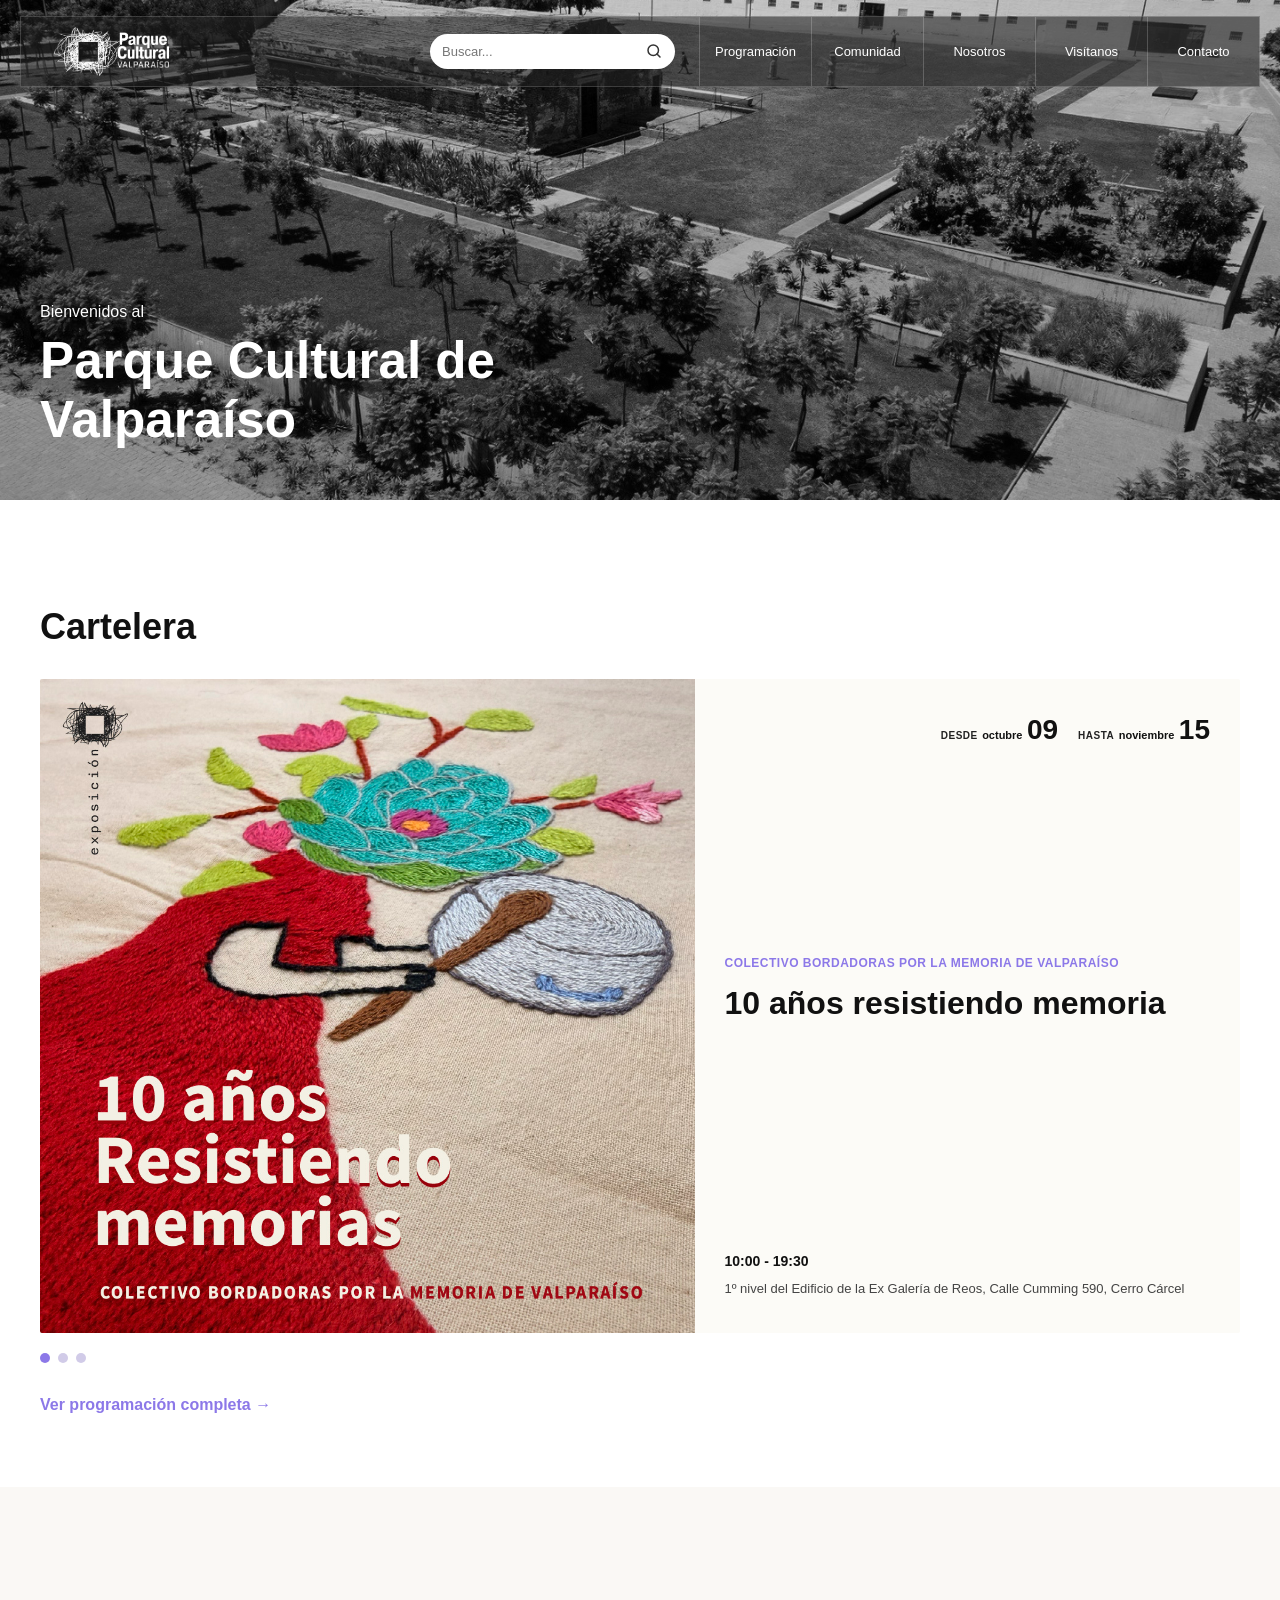
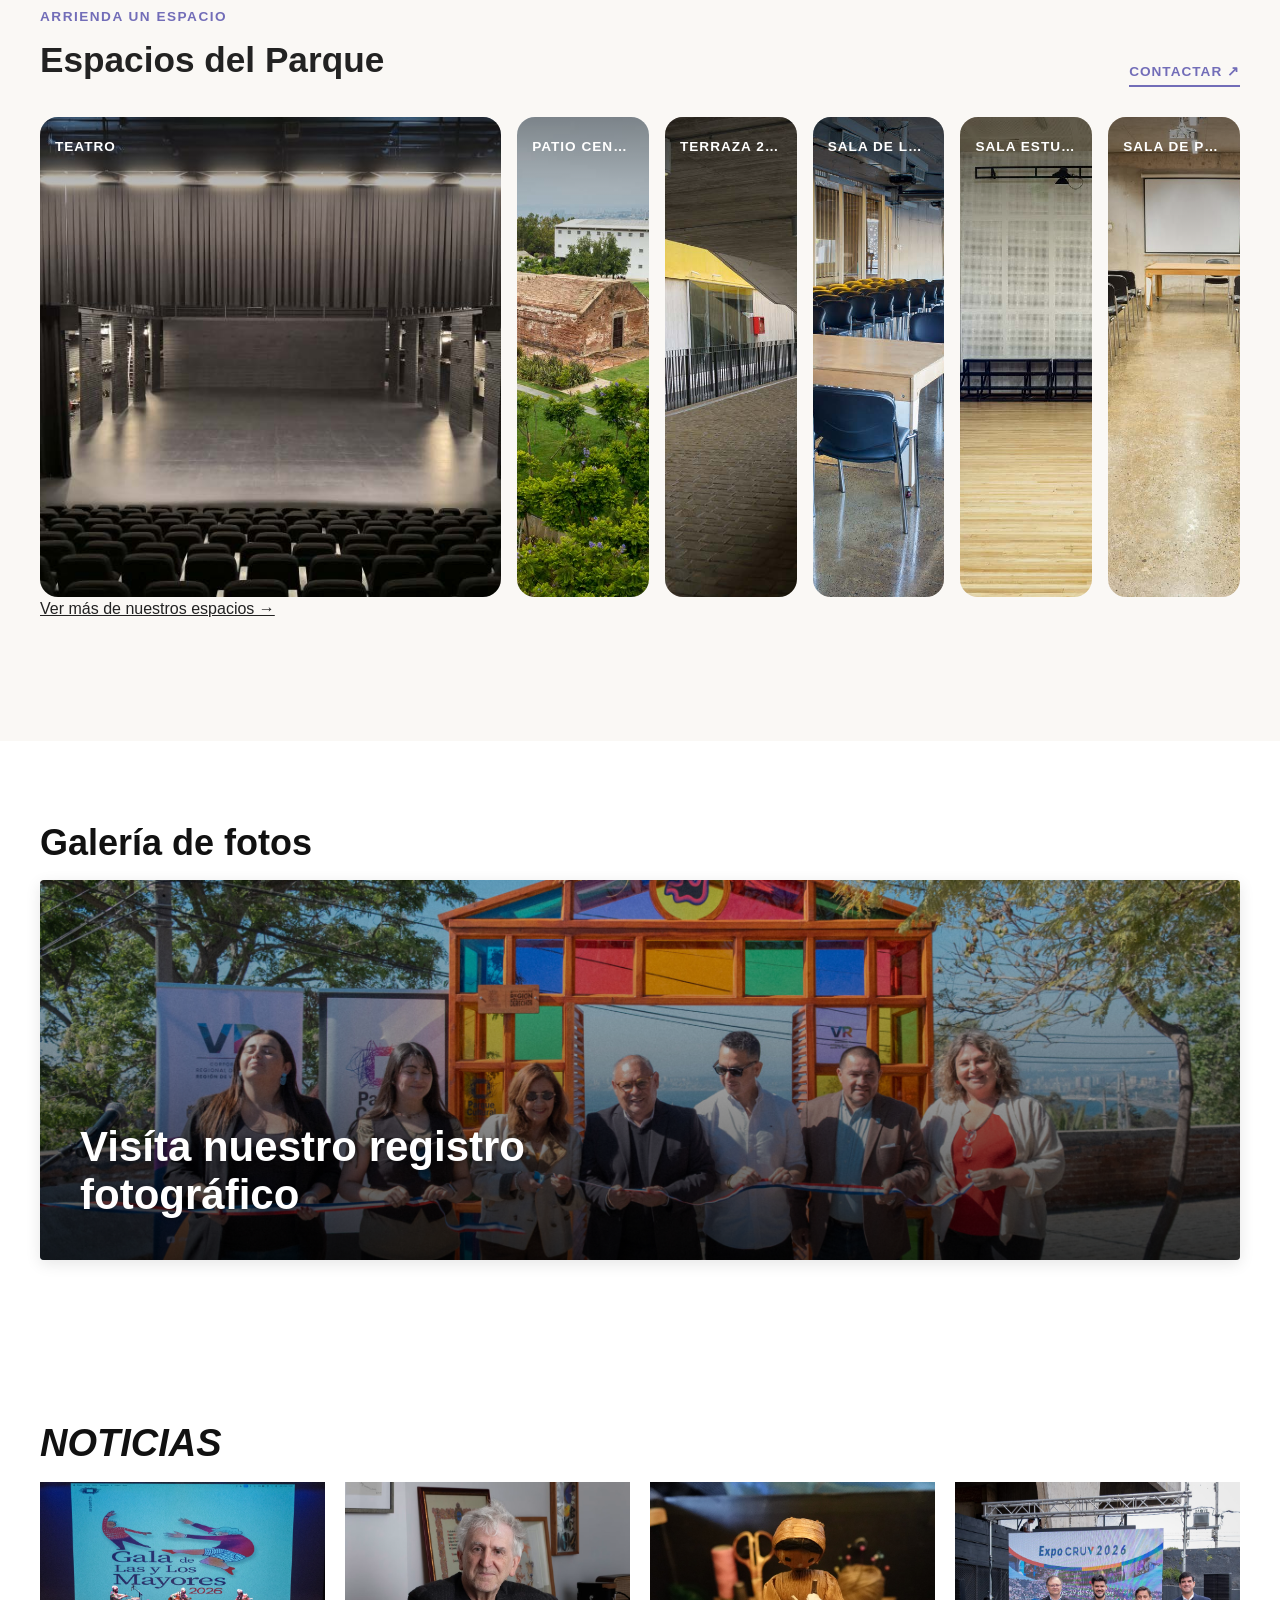
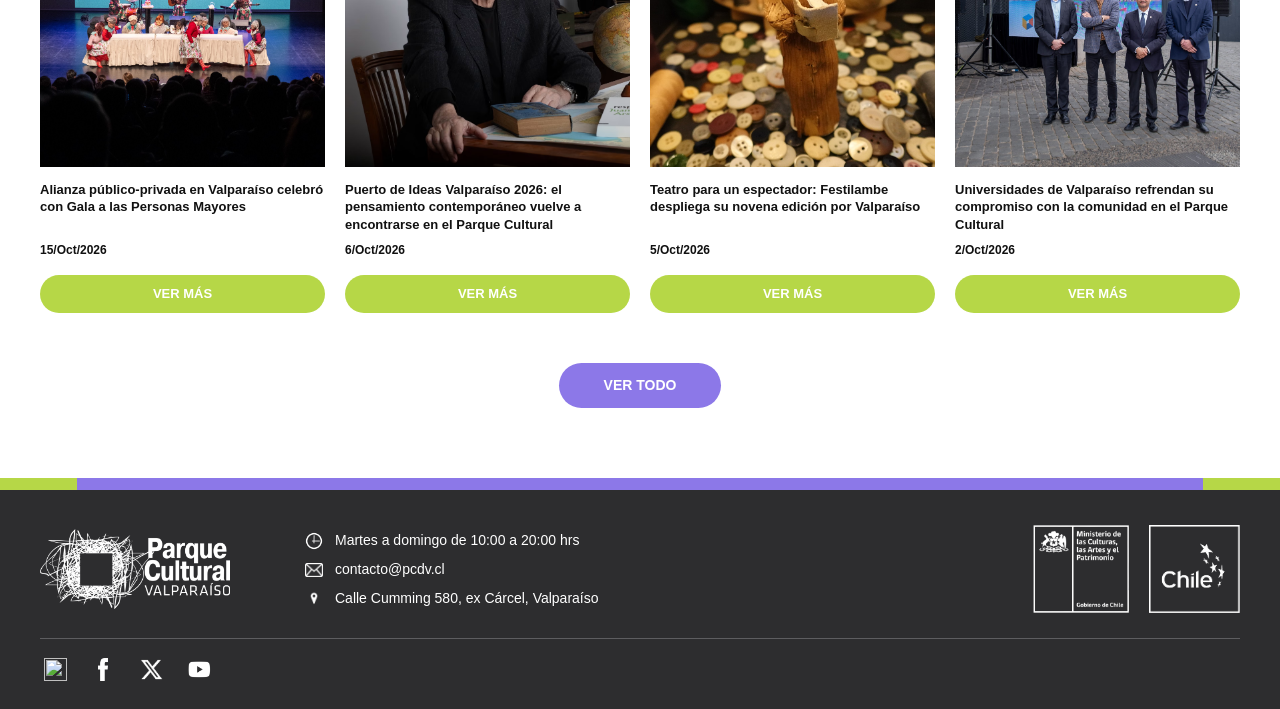
==== commit 608628e4: "Add link to view more spaces in index.html" ====
--- a/index.html
+++ b/index.html
@@ -356,6 +356,13 @@
 
     	</div>
 
+		<!-- ENLACE VER MÁS ESPACIOS -->
+        <div class="espacios-pie">
+            <a href="espacios.html" class="enlace-ver-espacios">
+                Ver más de nuestros espacios &rarr;
+            </a>
+        </div>
+
 	</div>
 </section>
 
--- a/css/estilos.css
+++ b/css/estilos.css
@@ -5758,3 +5758,140 @@
     }
 }
 
+/* =====================================
+   SECCIÓN: ESPACIOS DEL PARQUE
+   ===================================== */
+.home-espacios {
+    padding: 60px 0;
+    background-color: #faf8f5; /* Fondo beige claro idéntico al diseño */
+}
+
+/* ENCABEZADO */
+.espacios-header {
+    display: flex;
+    justify-content: space-between;
+    align-items: flex-end;
+    margin-bottom: 30px;
+}
+
+.espacios-subtitulo {
+    font-size: 0.85rem;
+    font-weight: 600;
+    letter-spacing: 1.5px;
+    color: #726db8;
+    text-transform: uppercase;
+    display: block;
+    margin-bottom: 6px;
+}
+
+.espacios-titulo {
+    font-size: 2.2rem;
+    font-weight: 800;
+    color: #222222;
+    margin: 0;
+}
+
+.espacios-enlace-contacto {
+    font-size: 0.85rem;
+    font-weight: 700;
+    color: #726db8;
+    text-decoration: none;
+    letter-spacing: 1px;
+    border-bottom: 2px solid #726db8;
+    padding-bottom: 2px;
+    transition: opacity 0.3s ease;
+}
+
+.espacios-enlace-contacto:hover {
+    opacity: 0.75;
+}
+
+/* CONTENEDOR DE LA GALERÍA (HORIZONTALES) */
+.espacios-galeria {
+    display: flex !important;
+    flex-direction: row !important;
+    gap: 16px;
+    height: 480px;
+    width: 100%;
+}
+
+/* TARJETAS INDIVIDUALES */
+.espacio-card {
+    position: relative;
+    flex: 1; /* Ancho reducido igual para todas */
+    border-radius: 18px;
+    overflow: hidden;
+    cursor: pointer;
+    min-width: 0; /* Permite que la imagen se comprima horizontalmente */
+    transition: flex 0.6s cubic-bezier(0.25, 1, 0.5, 1);
+}
+
+/* Imagen dentro de la tarjeta */
+.espacio-card img {
+    width: 100%;
+    height: 100%;
+    object-fit: cover;
+    object-position: center;
+    display: block;
+}
+
+/* Sombras y Texto */
+.espacio-overlay {
+    position: absolute;
+    top: 0;
+    left: 0;
+    width: 100%;
+    height: 100%;
+    background: linear-gradient(180deg, rgba(0,0,0,0.45) 0%, rgba(0,0,0,0) 35%);
+    padding: 20px 15px;
+    box-sizing: border-box;
+    pointer-events: none;
+}
+
+.espacio-nombre {
+    color: #ffffff;
+    font-size: 0.85rem;
+    font-weight: 700;
+    letter-spacing: 1px;
+    text-transform: uppercase;
+    margin: 0;
+    white-space: nowrap;
+    overflow: hidden;
+    text-overflow: ellipsis;
+}
+
+/* =====================================
+   INTERACCIÓN Y ANIMACIÓN (HOVER)
+   ===================================== */
+
+/* Por defecto, la tarjeta con clase .activa se muestra más ancha */
+.espacios-galeria:not(:hover) .espacio-card.activa {
+    flex: 3.5;
+}
+
+/* Cuando el usuario pasa el mouse sobre la galería, las demás se encogen */
+.espacios-galeria:hover .espacio-card {
+    flex: 1;
+}
+
+/* La tarjeta que tiene el cursor encima se expande */
+.espacios-galeria .espacio-card:hover {
+    flex: 3.5 !important;
+}
+
+/* RESPONSIVE: Solo se apilan en pantallas muy pequeñas */
+@media (max-width: 600px) {
+    .espacios-galeria {
+        flex-direction: column !important;
+        height: auto;
+    }
+
+    .espacio-card {
+        height: 180px;
+        flex: none !important;
+    }
+
+    .espacio-card:hover {
+        height: 300px;
+    }
+}
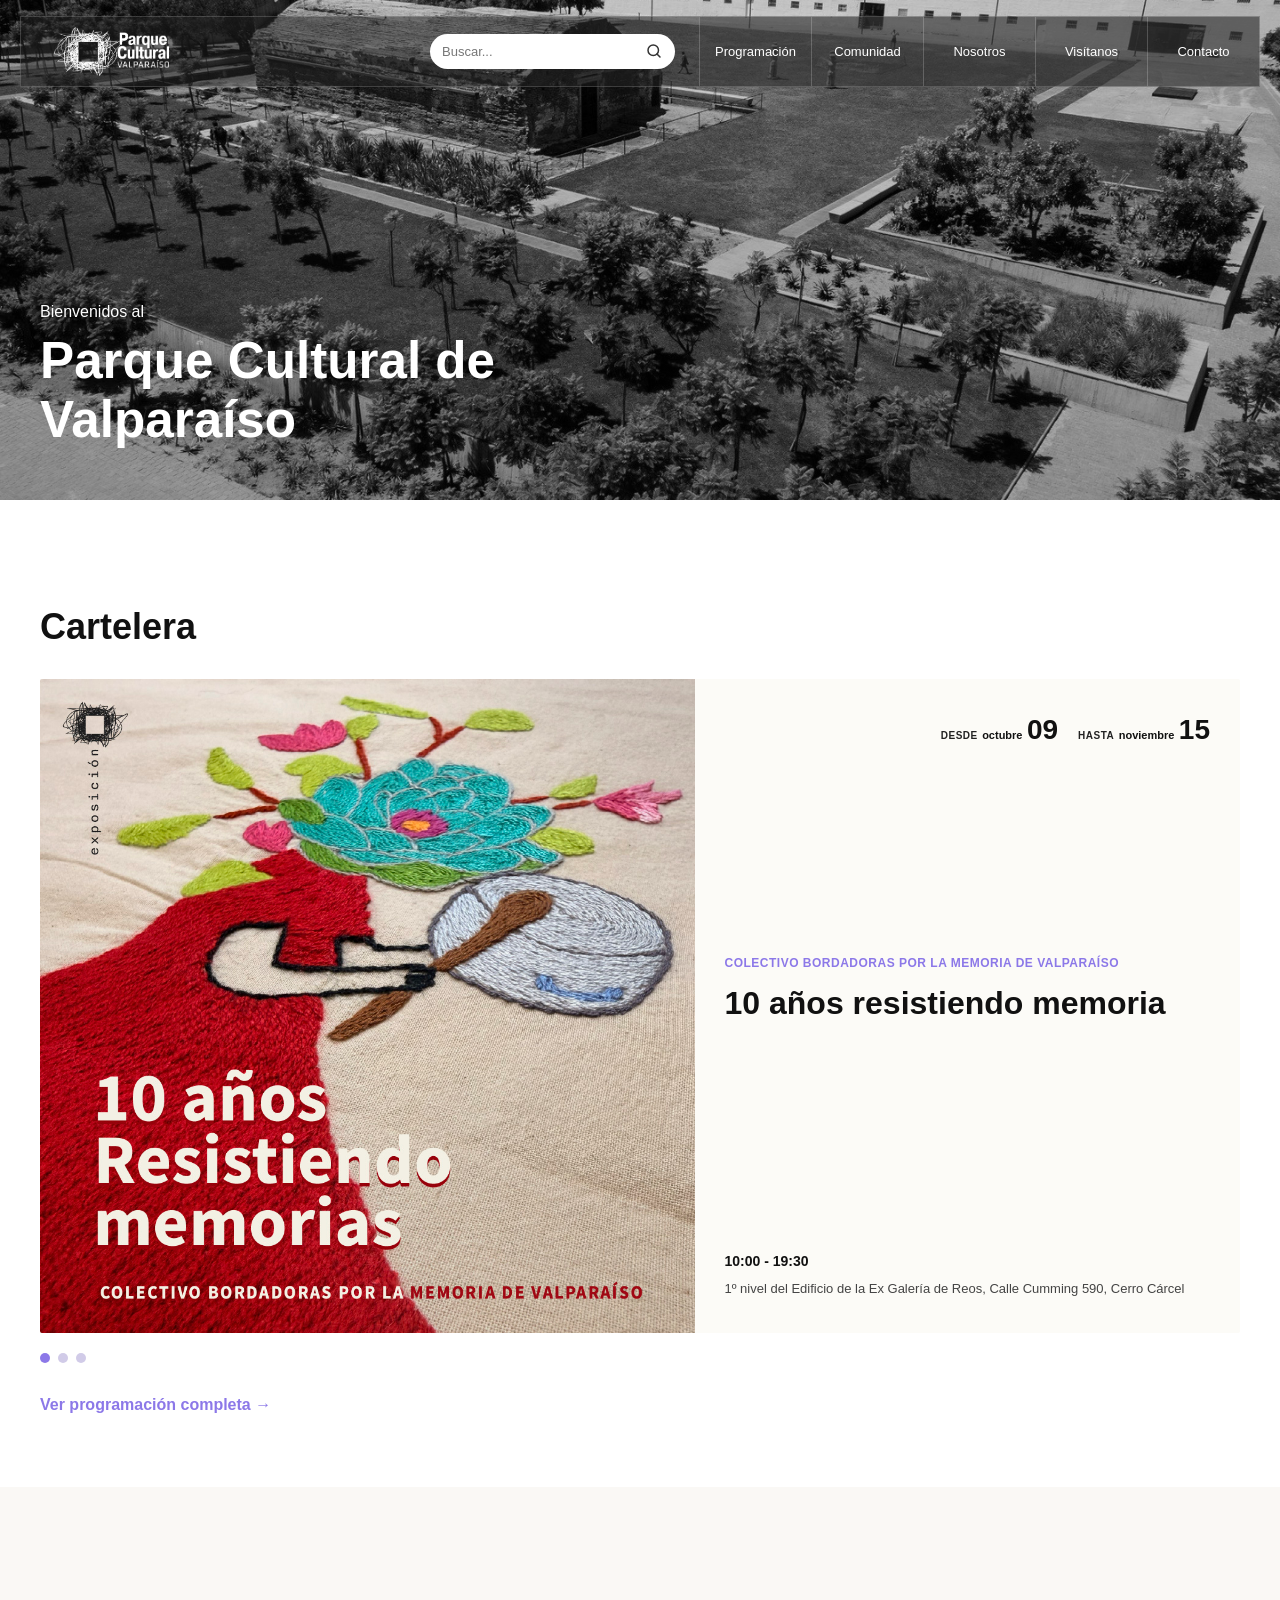
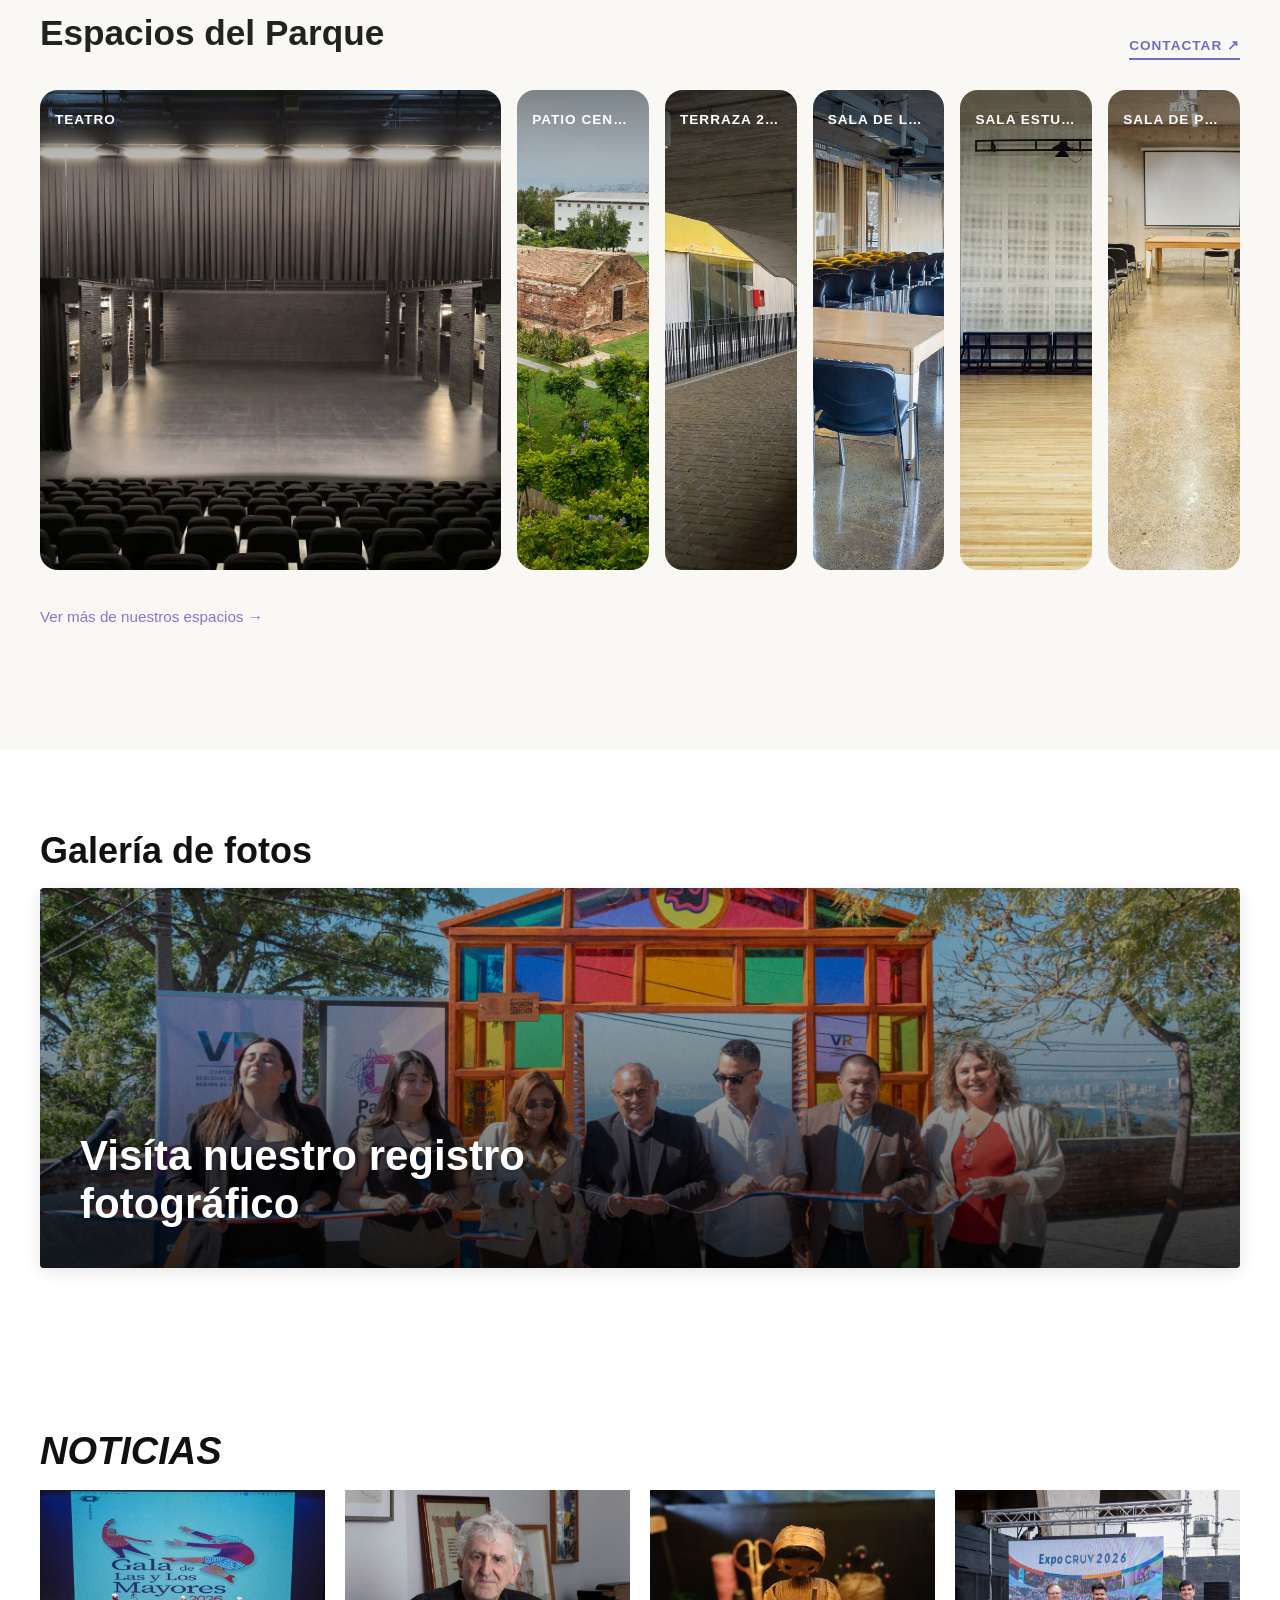
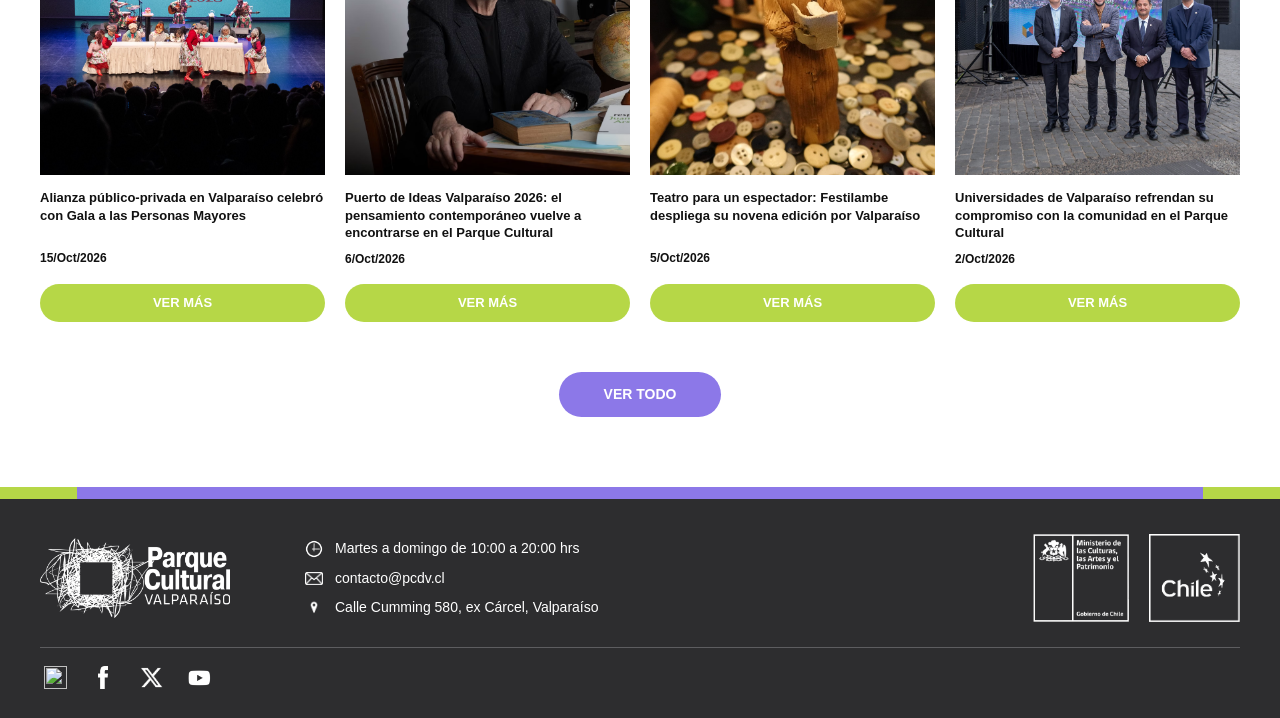
==== commit 99cd7951: "Update subtitle in index.html" ====
--- a/index.html
+++ b/index.html
@@ -295,7 +295,7 @@
     	<!-- ENCABEZADO DE LA SECCIÓN -->
     	<div class="espacios-header">
         	<div class="espacios-titulos">
-            	<span class="espacios-subtitulo">ARRIENDA UN ESPACIO</span>
+            
             	<h2 class="espacios-titulo">Espacios del Parque</h2>
         	</div>
         	<a href="contacto.html" class="espacios-enlace-contacto">
--- a/css/estilos.css
+++ b/css/estilos.css
@@ -5895,3 +5895,23 @@
         height: 300px;
     }
 }
+/* ENLACE AL PIE DE ESPACIOS */
+.espacios-pie {
+    margin-top: 35px !important; /* Aumenta el espacio con respecto a las tarjetas */
+    text-align: left;
+    width: 100%;
+}
+
+.espacios-pie .enlace-ver-espacios {
+    color: #8c71cc !important; /* Tono morado idéntico al de Cartelera */
+    font-size: 0.95rem;
+    font-weight: 500;
+    text-decoration: none !important; /* Quita el subrayado por defecto */
+    display: inline-block;
+    transition: color 0.3s ease, transform 0.3s ease;
+}
+
+.espacios-pie .enlace-ver-espacios:hover {
+    color: #6d52ad !important;
+    transform: translateX(4px); /* Desplazamiento suave al pasar el cursor */
+}
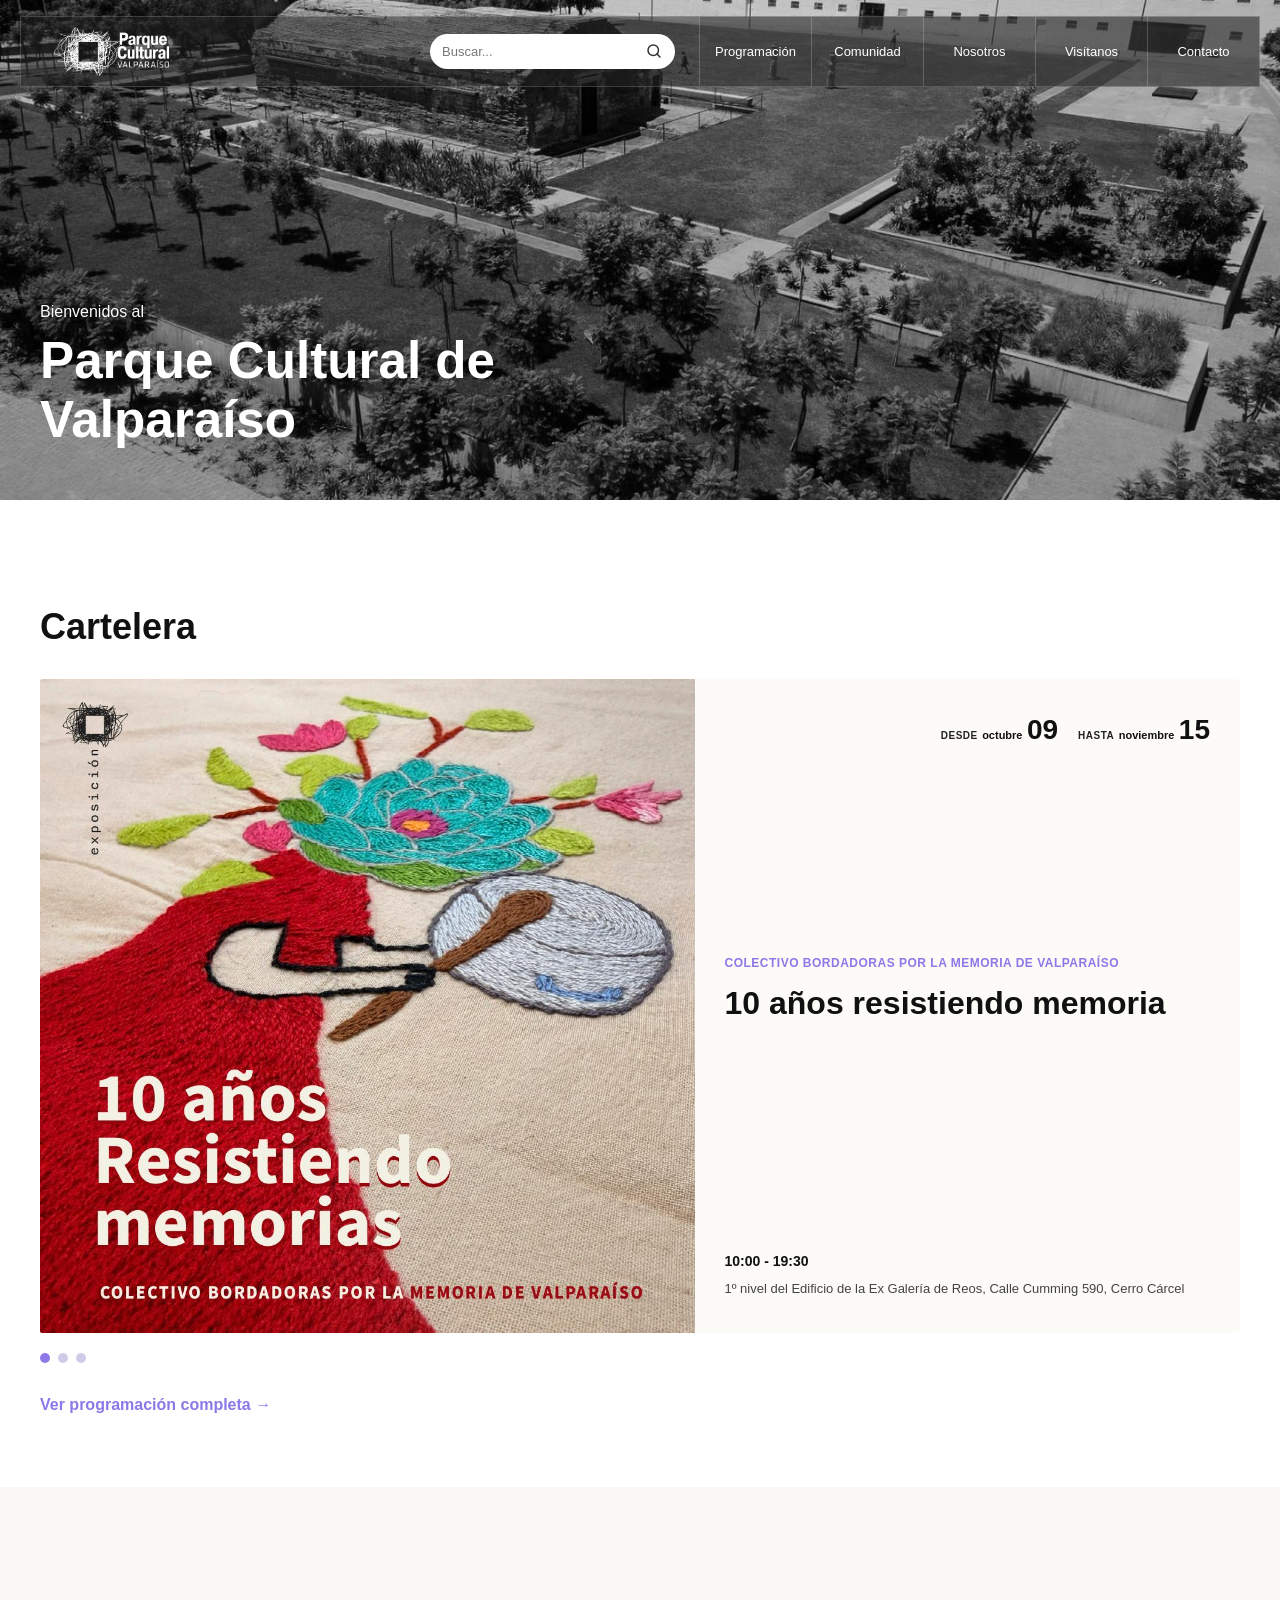
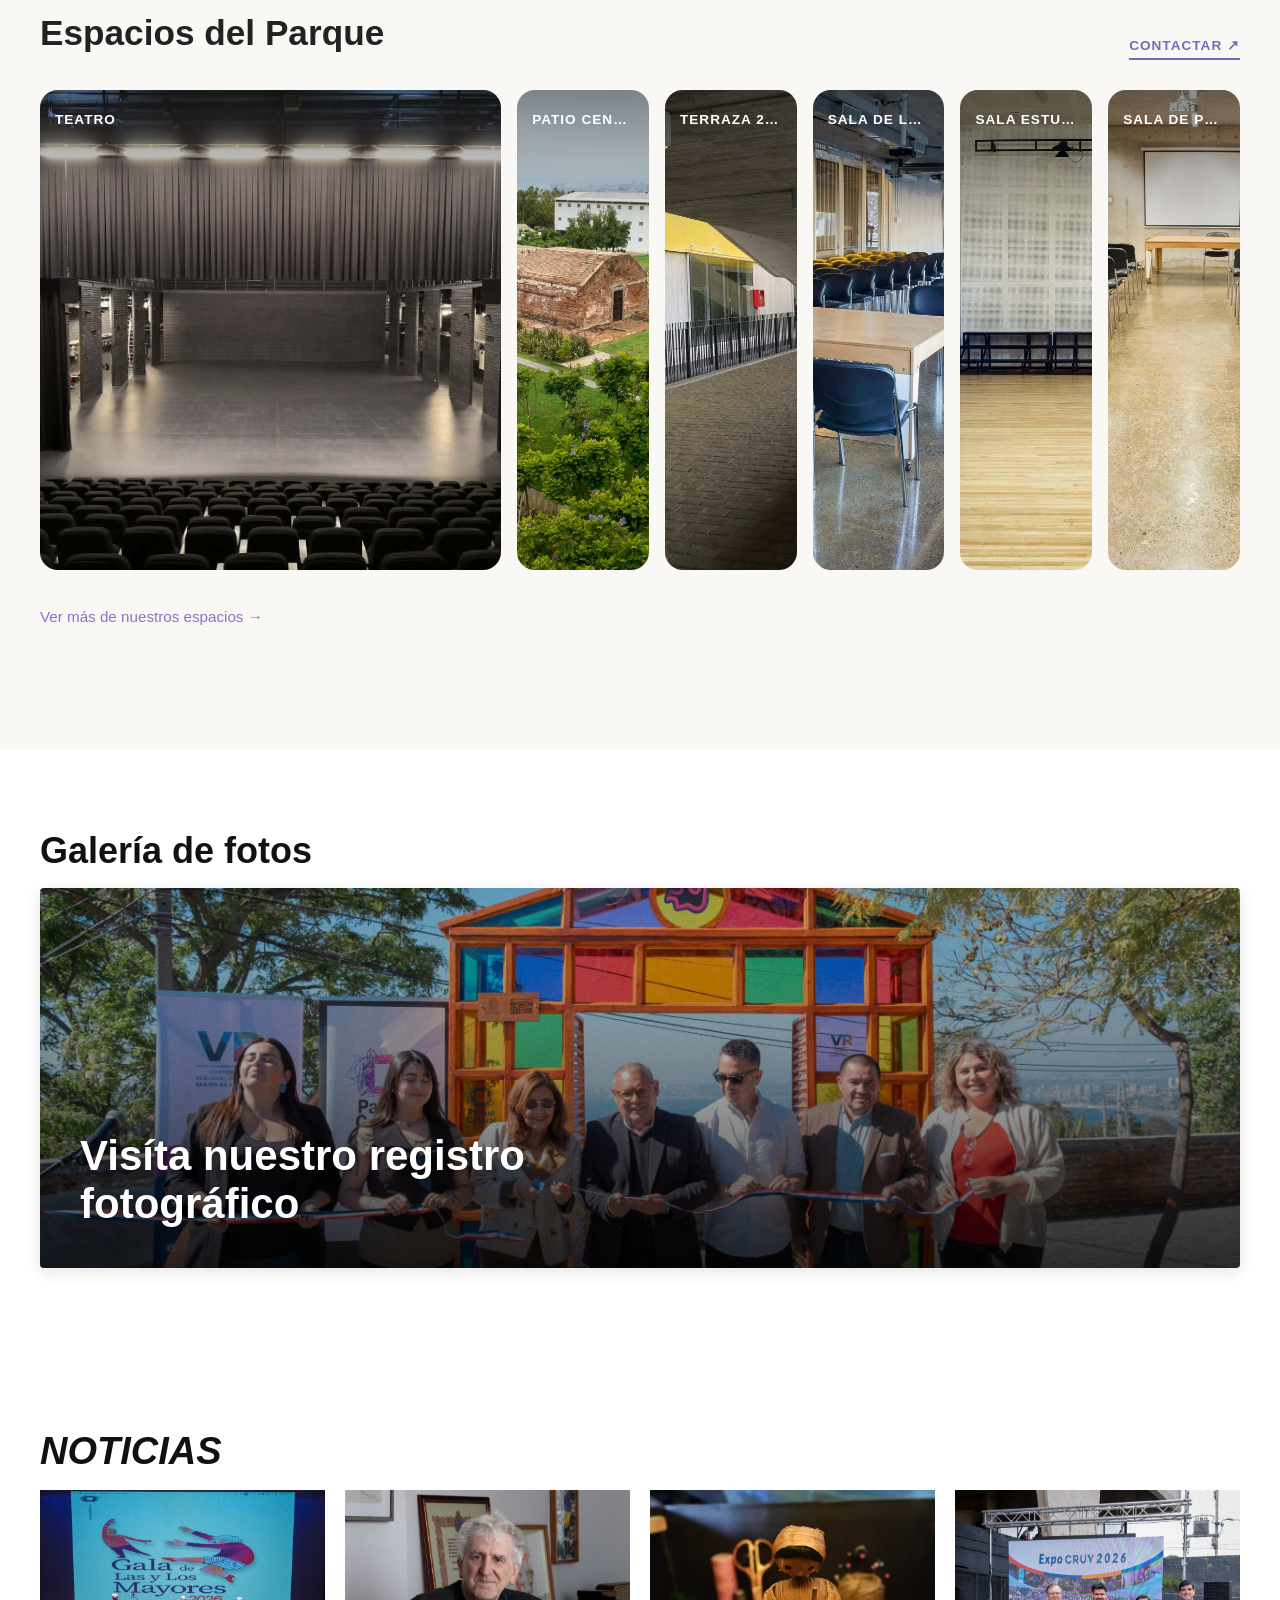
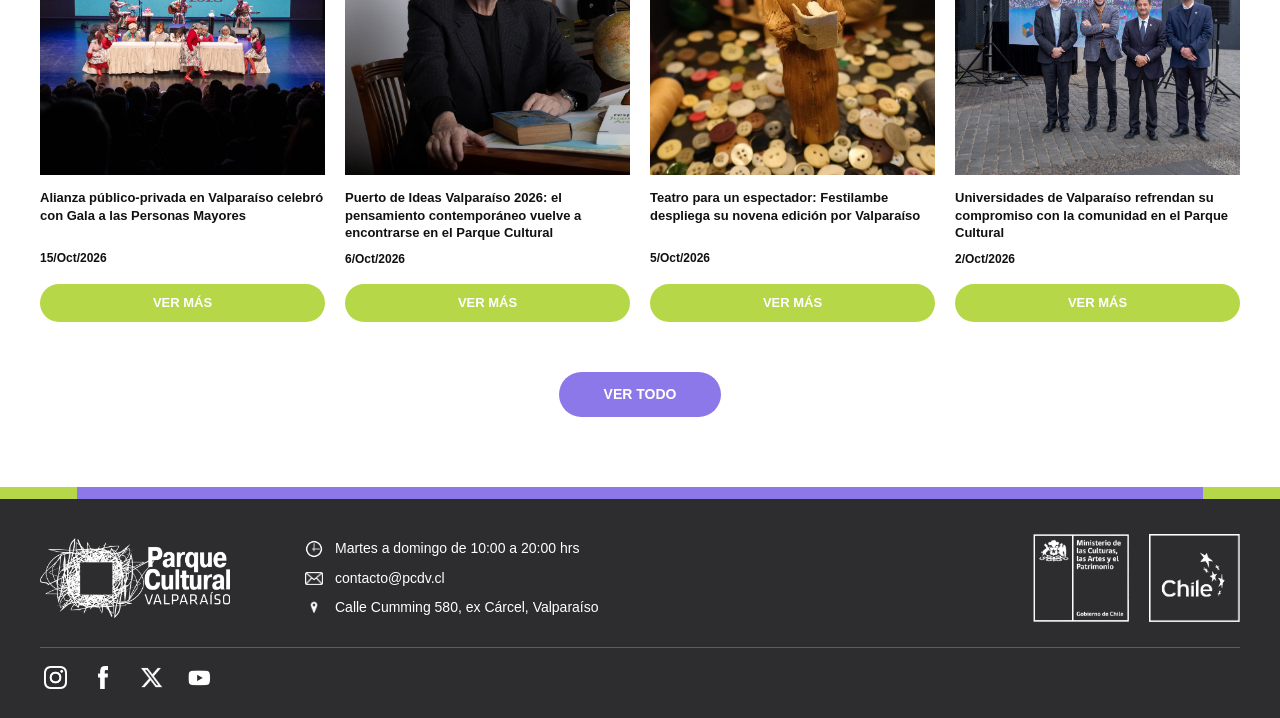
==== commit 67bff5bf: "corrección imagenes jpg" ====
--- a/index.html
+++ b/index.html
@@ -540,7 +540,7 @@
                 <div class="footer-dato">
 
                     <img
-                        src="assets/imagenes/icono-ubicacion.webp"
+                        src="assets/imagenes/icono-ubicacion.png"
                         alt=""
                         class="footer-icono-img"
                         width="18"
@@ -585,7 +585,7 @@
                 aria-label="Instagram del Parque Cultural"
             >
                 <img
-                    src="assets/imagenes/icono-instagram.webp"
+                    src="assets/imagenes/icono-instagram.png"
                     alt=""
                     class="footer-red-icono"
                 >
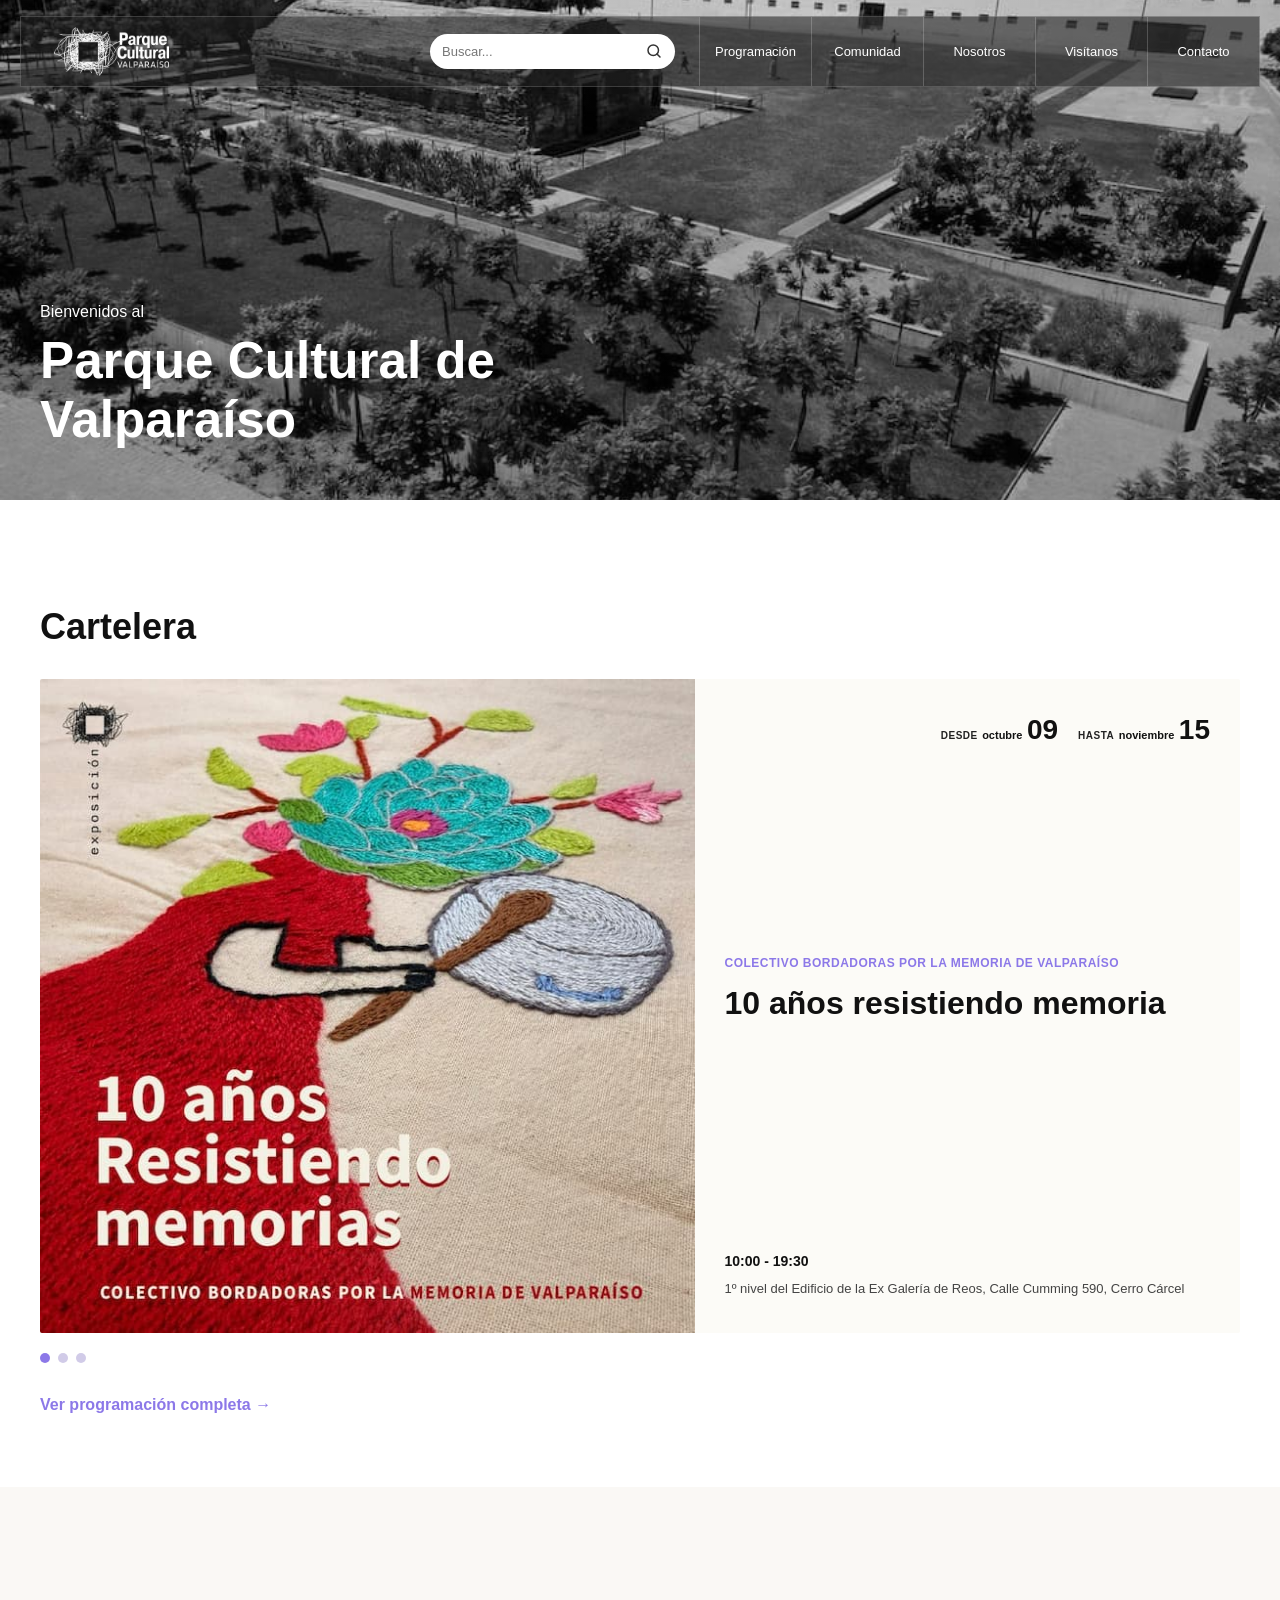
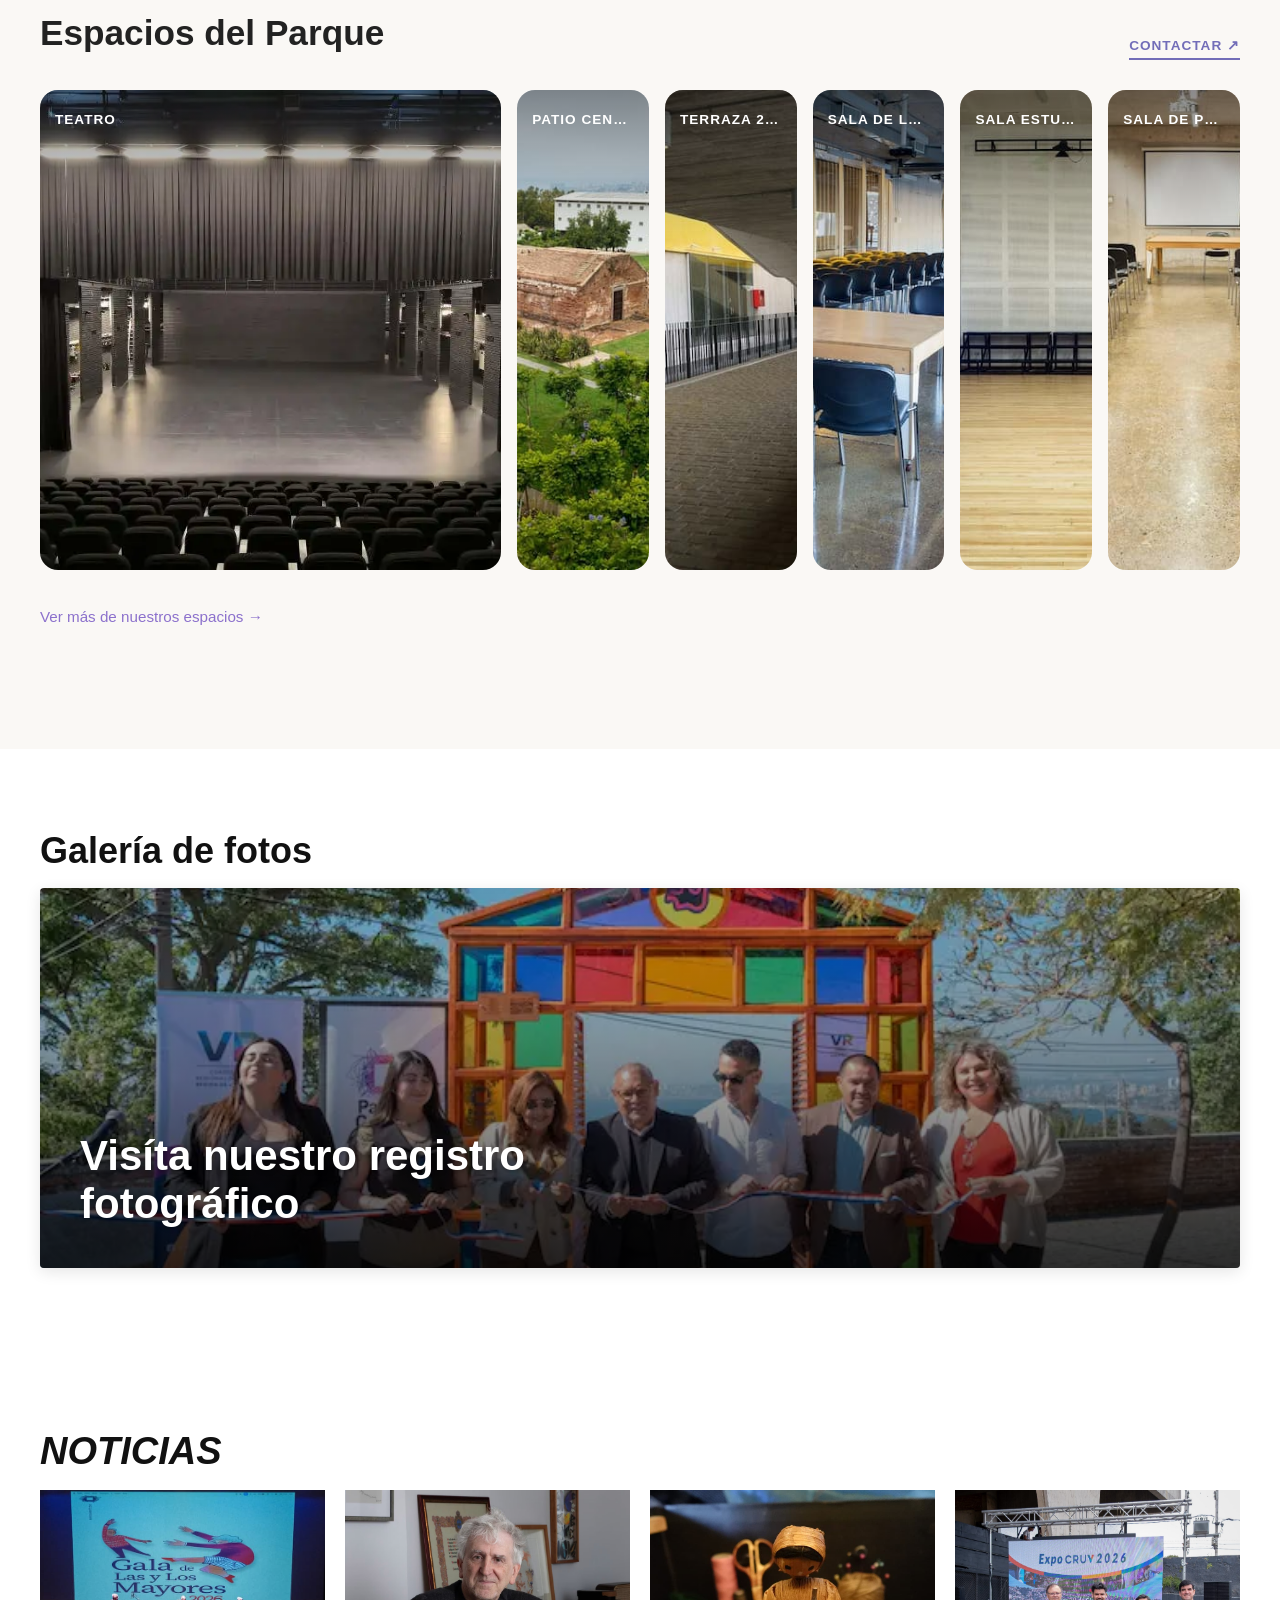
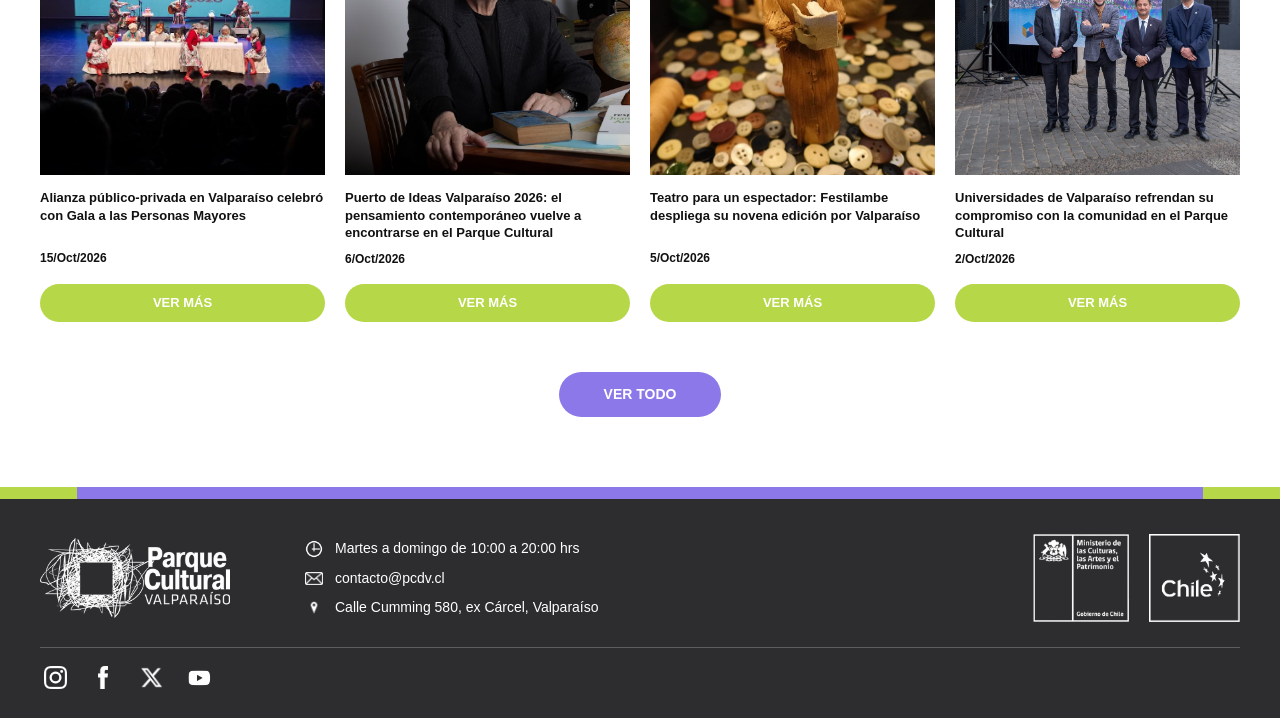
==== commit 1a28d99d: "arreglo imagenes" ====
--- a/index.html
+++ b/index.html
@@ -308,7 +308,7 @@
 
         	<!-- TARJETA 1 (Activa por defecto con mayor ancho) -->
         	<article class="espacio-card activa">
-            	<img src="assets/imagenes/espacios-teatro.jpg" alt="Teatro" loading="lazy">
+            	<img src="assets/imagenes/espacios-teatro.webp" alt="Teatro" loading="lazy">
             	<div class="espacio-overlay">
                 	<h3 class="espacio-nombre">TEATRO</h3>
             	</div>
@@ -380,7 +380,7 @@
                 <a href="galeria.html" class="galeria-banner-link" aria-label="Ir a la galería de fotos">
                     
                     <div class="galeria-banner-imagen">
-                        <img src="assets/imagenes/galeria-registro.jpg" alt="Registro fotográfico del Parque Cultural" loading="lazy">
+                        <img src="assets/imagenes/galeria-registro.webp" alt="Registro fotográfico del Parque Cultural" loading="lazy">
                     </div>
 
                     <!-- CAPA OSCURA Y TEXTO -->
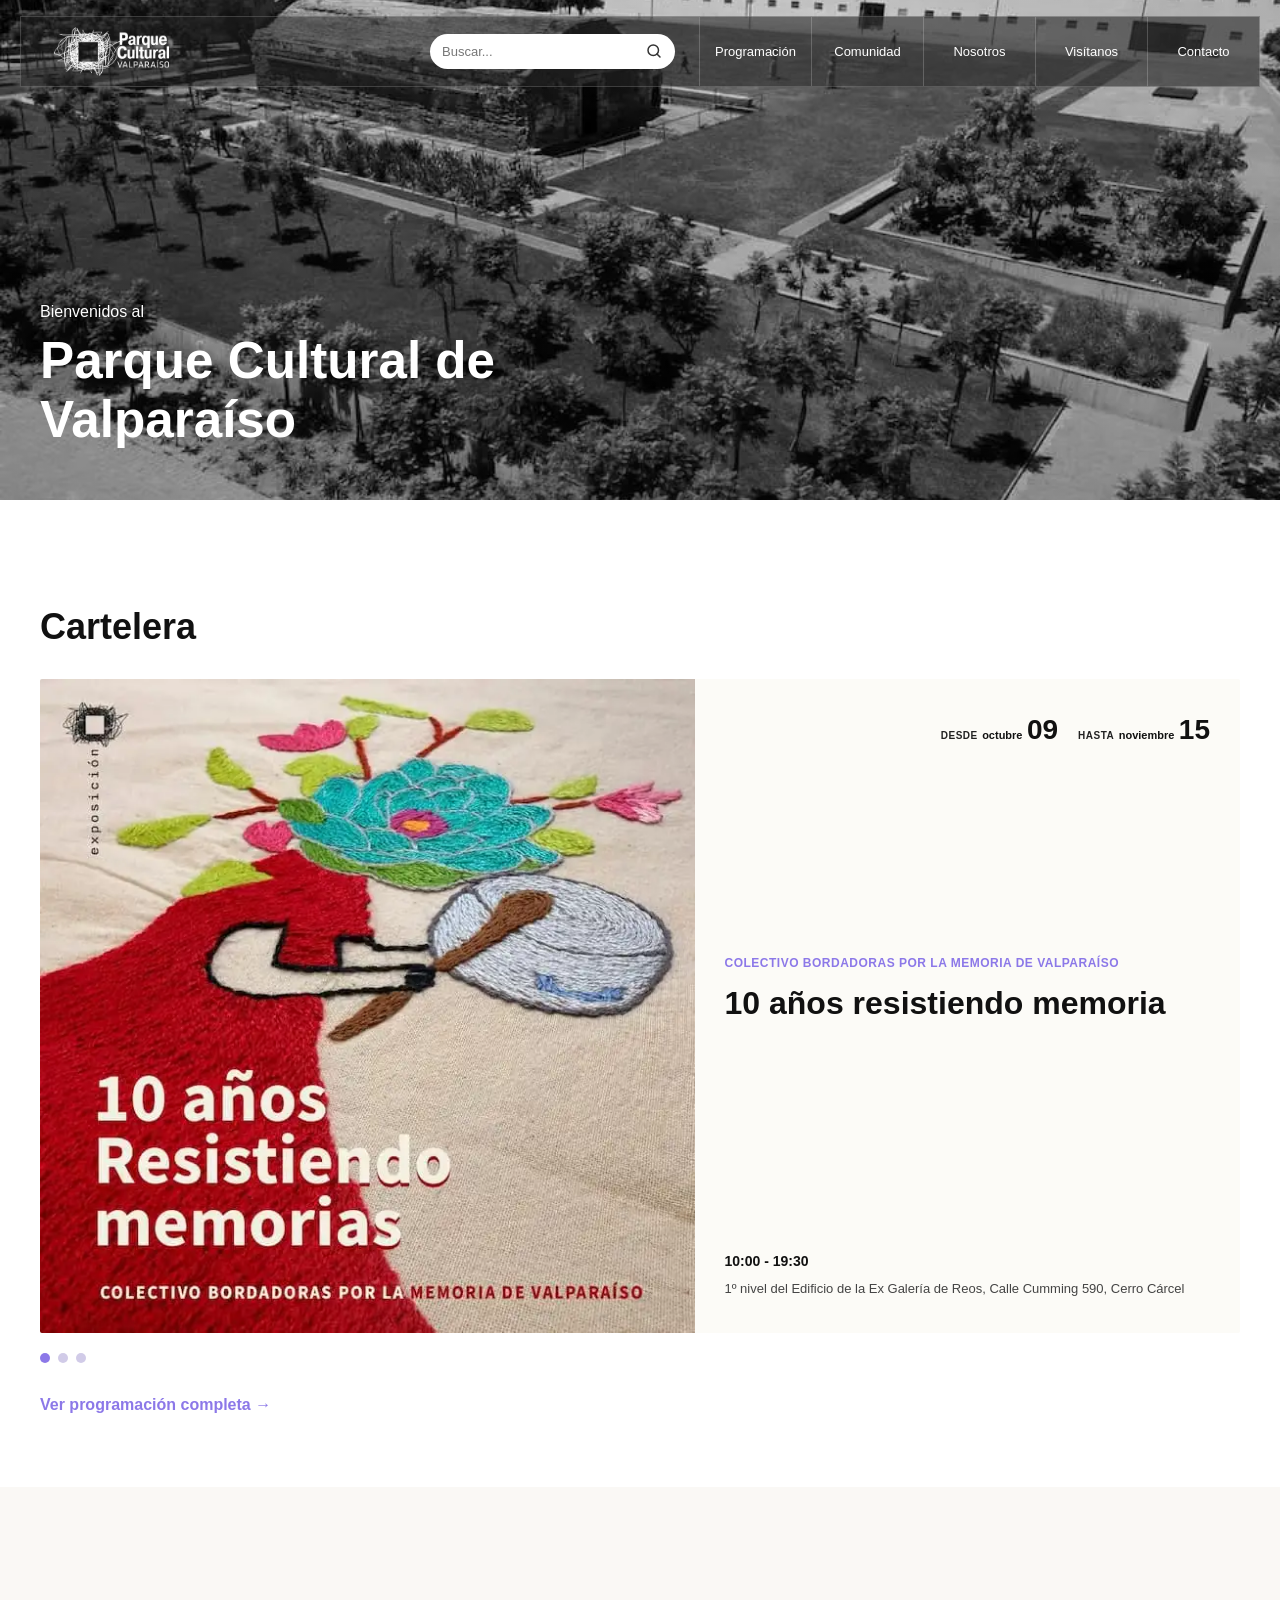
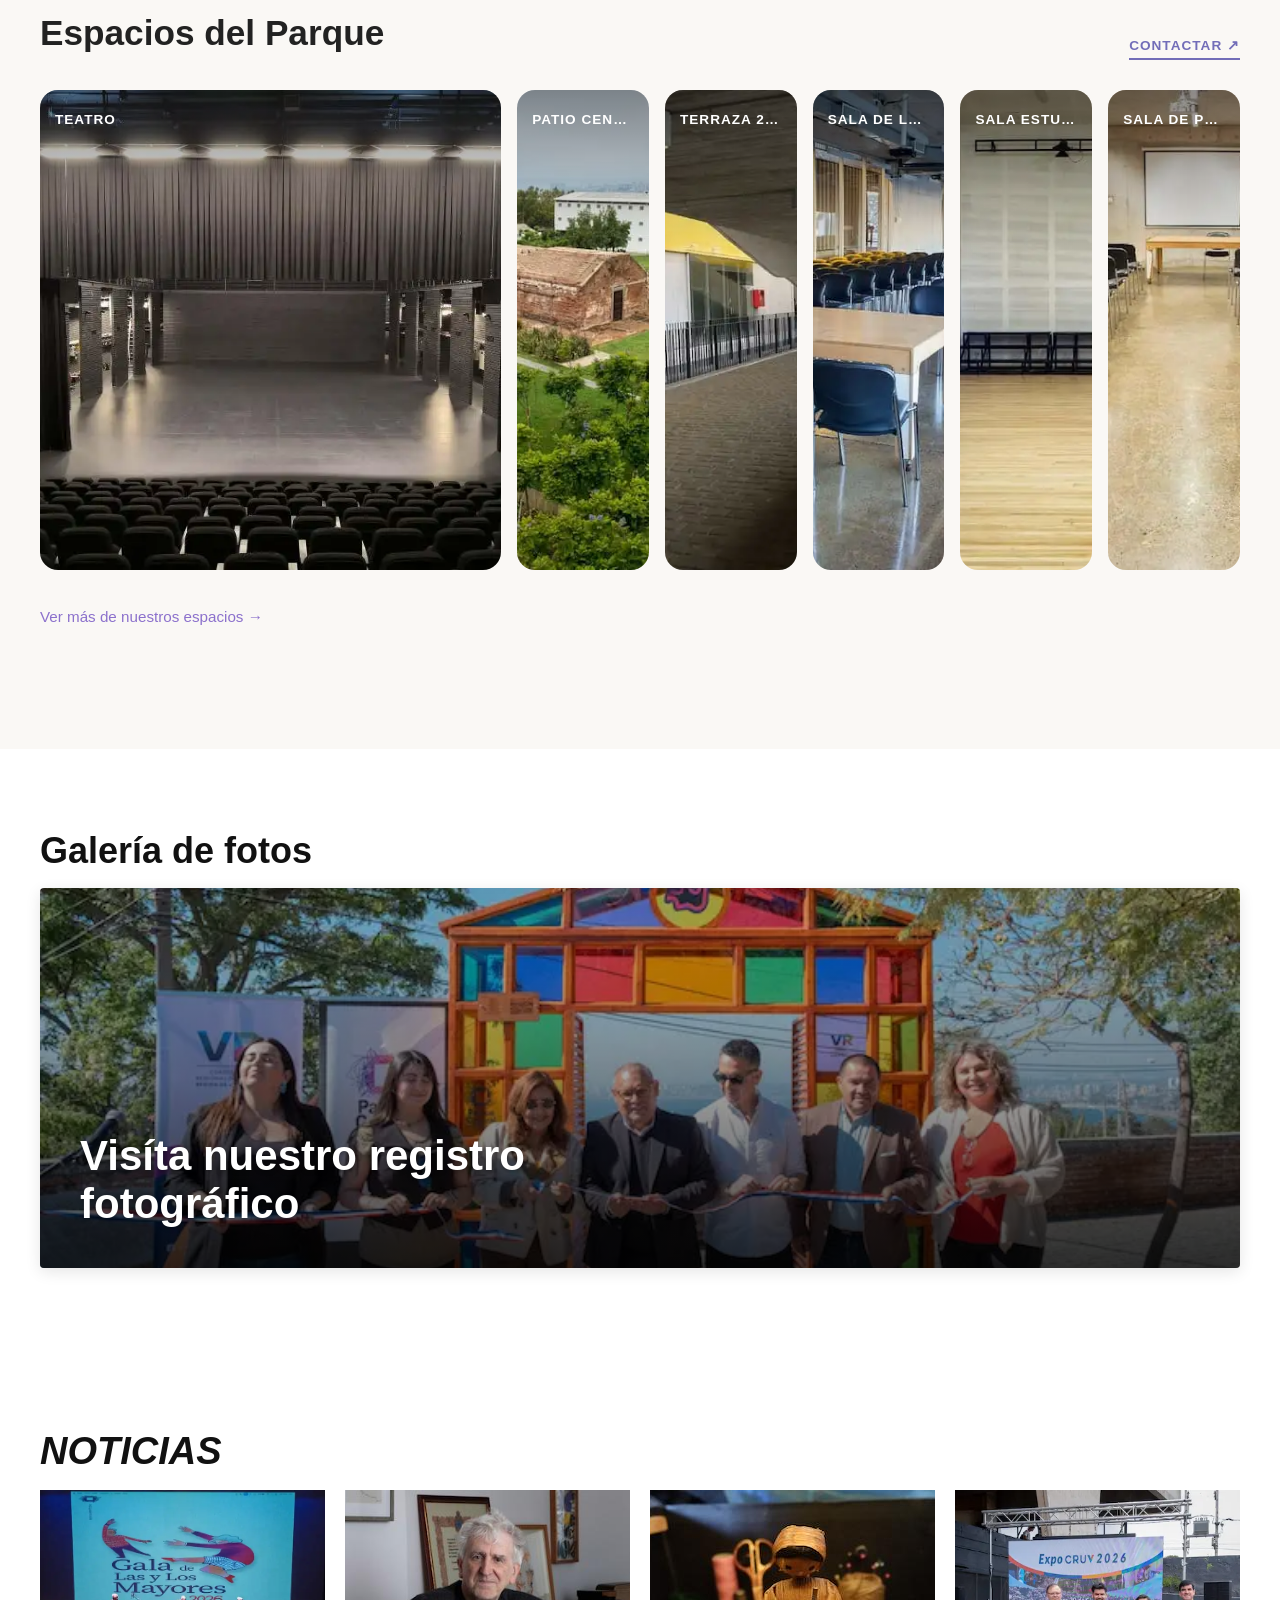
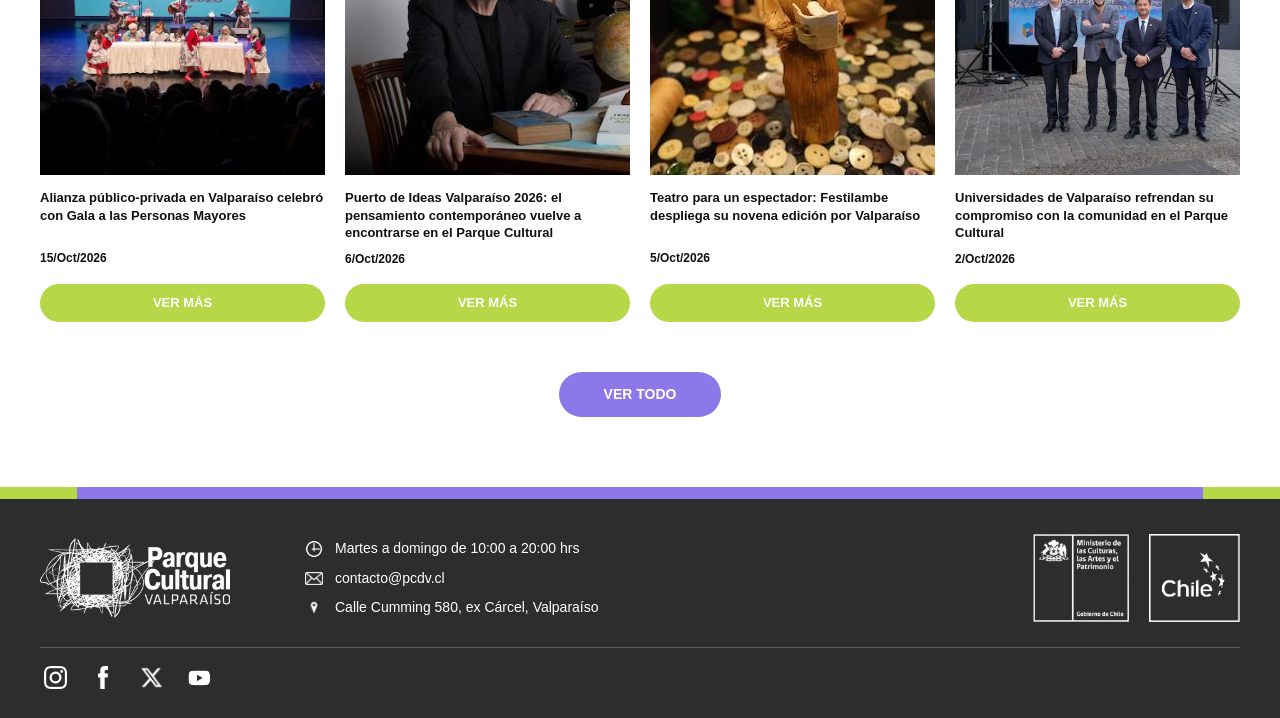
==== commit 3cb8e16c: "arreglos calidad imagenes" ====
--- a/index.html
+++ b/index.html
@@ -139,7 +139,7 @@
         <section class="hero" aria-labelledby="titulo-portada">
 
             <img
-                src="assets/imagenes/portada-inicio.jpg"
+                src="assets/imagenes/portada-inicio.webp"
                 alt="Imagen aerea del Parque Cultural de Valparaíso"
                 class="hero-imagen"
                 width="1600"
@@ -182,7 +182,7 @@
                     <!-- DIAPOSITIVA 1 (Activa por defecto) -->
                     <article class="cartelera-banner activa">
                         <div class="cartelera-banner-imagen">
-                            <img src="assets/imagenes/10-anos-resistiendo-memoria.jpg" alt="10 años Resistiendo memorias" loading="lazy">
+                            <img src="assets/imagenes/10-anos-resistiendo-memoria.webp" alt="10 años Resistiendo memorias" loading="lazy">
                         </div>
                         <div class="cartelera-banner-info">
                             <div class="cartelera-fechas">
@@ -316,7 +316,7 @@
 
         	<!-- TARJETA 2 -->
         	<article class="espacio-card">
-            	<img src="assets/imagenes/espacios-patio-central.jpg" alt="Patio Central" loading="lazy">
+            	<img src="assets/imagenes/espacios-patio-central.webp" alt="Patio Central" loading="lazy">
             	<div class="espacio-overlay">
                 	<h3 class="espacio-nombre">PATIO CENTRAL</h3>
             	</div>
@@ -324,7 +324,7 @@
 
         	<!-- TARJETA 3 -->
         	<article class="espacio-card">
-            	<img src="assets/imagenes/espacios-terraza2dopiso.jpg" alt="Terraza 2° Piso" loading="lazy">
+            	<img src="assets/imagenes/espacios-terraza2dopiso.webp" alt="Terraza 2° Piso" loading="lazy">
             	<div class="espacio-overlay">
                 	<h3 class="espacio-nombre">TERRAZA 2° PISO</h3>
             	</div>
@@ -332,7 +332,7 @@
 
         	<!-- TARJETA 4 -->
         	<article class="espacio-card">
-            	<img src="assets/imagenes/espacios-lectura.jpg" alt="Sala de Lectura" loading="lazy">
+            	<img src="assets/imagenes/espacios-lectura.webp" alt="Sala de Lectura" loading="lazy">
             	<div class="espacio-overlay">
                 	<h3 class="espacio-nombre">SALA DE LECTURA</h3>
             	</div>
@@ -340,7 +340,7 @@
 
         	<!-- TARJETA 5 -->
         	<article class="espacio-card">
-            	<img src="assets/imagenes/espacios-estudio.jpg" alt="Sala Estudio" loading="lazy">
+            	<img src="assets/imagenes/espacios-estudio.webp" alt="Sala Estudio" loading="lazy">
             	<div class="espacio-overlay">
                 	<h3 class="espacio-nombre">SALA ESTUDIO</h3>
             	</div>
@@ -348,7 +348,7 @@
 
         	<!-- TARJETA 6 -->
         	<article class="espacio-card">
-            	<img src="assets/imagenes/espacios-proyeccion.jpg" alt="Sala de Proyección" loading="lazy">
+            	<img src="assets/imagenes/espacios-proyeccion.webp" alt="Sala de Proyección" loading="lazy">
             	<div class="espacio-overlay">
                 	<h3 class="espacio-nombre">SALA DE PROYECCIÓN</h3>
             	</div>
@@ -409,7 +409,7 @@
                     <!-- NOTICIA 1 -->
                     <article class="noticia-card">
                         <div class="noticia-imagen">
-                            <img src="assets/imagenes/noticia-1.jpg" alt="Gala a las Personas Mayores" loading="lazy">
+                            <img src="assets/imagenes/noticia-1.webp" alt="Gala a las Personas Mayores" loading="lazy">
                         </div>
                         <div class="noticia-cuerpo">
                             <h3 class="noticia-titulo">Alianza público-privada en Valparaíso celebró con Gala a las Personas Mayores</h3>
@@ -445,7 +445,7 @@
                     <!-- NOTICIA 4 -->
                     <article class="noticia-card">
                         <div class="noticia-imagen">
-                            <img src="assets/imagenes/noticia-4.jpg" alt="Expo CRUV 2026" loading="lazy">
+                            <img src="assets/imagenes/noticia-4.webp" alt="Expo CRUV 2026" loading="lazy">
                         </div>
                         <div class="noticia-cuerpo">
                             <h3 class="noticia-titulo">Universidades de Valparaíso refrendan su compromiso con la comunidad en el Parque Cultural</h3>
